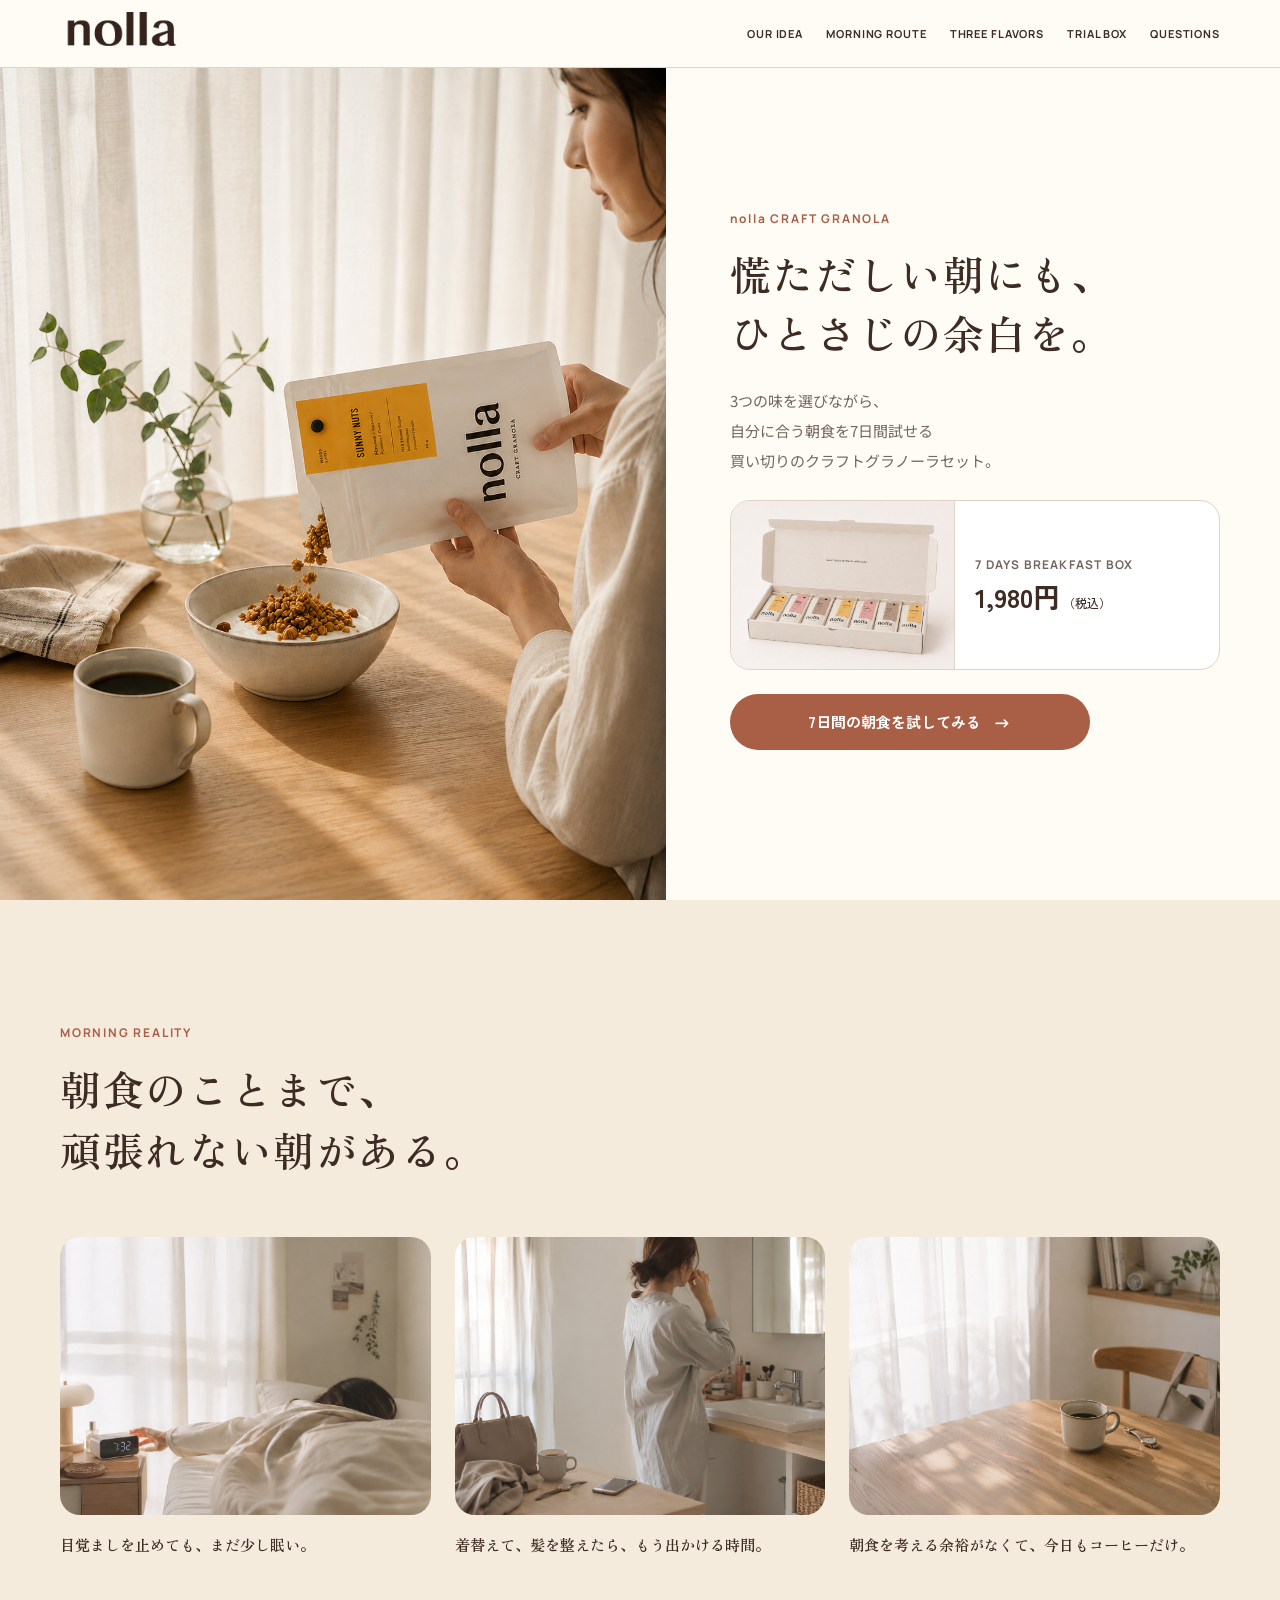
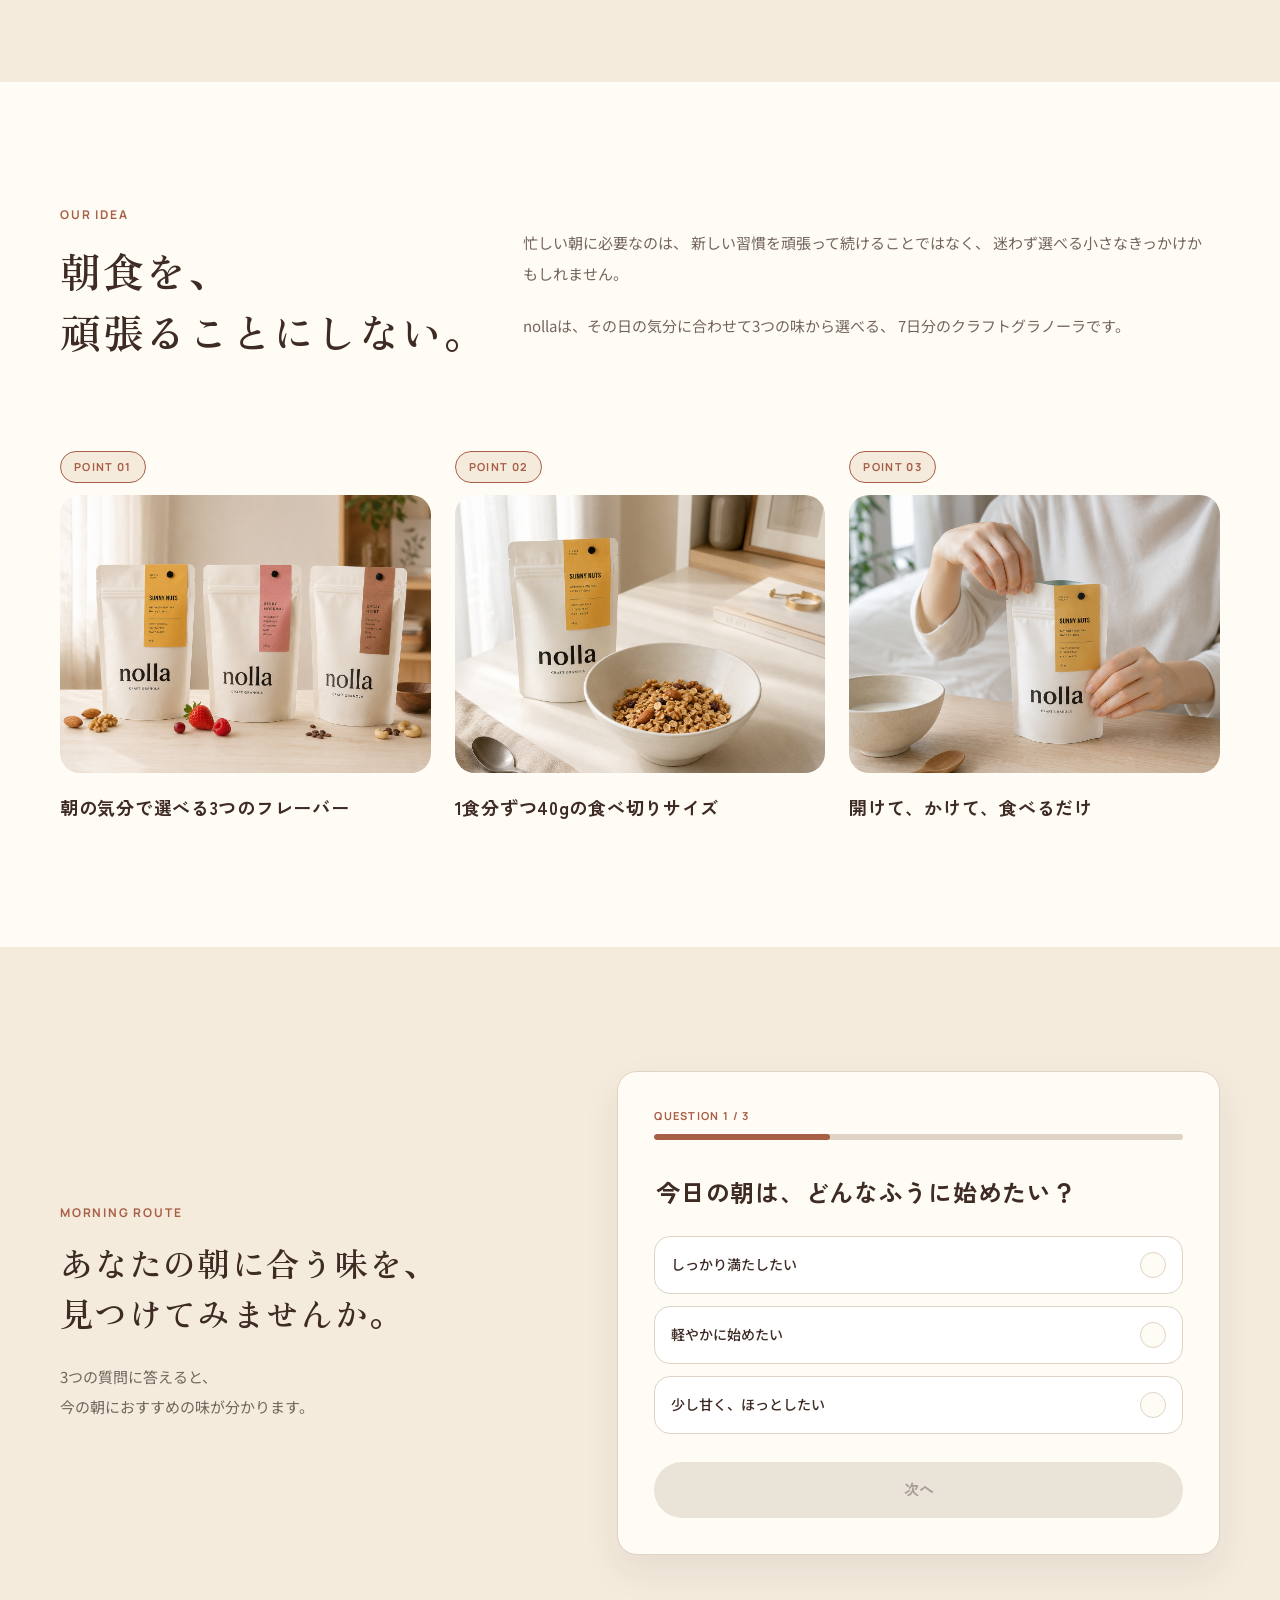
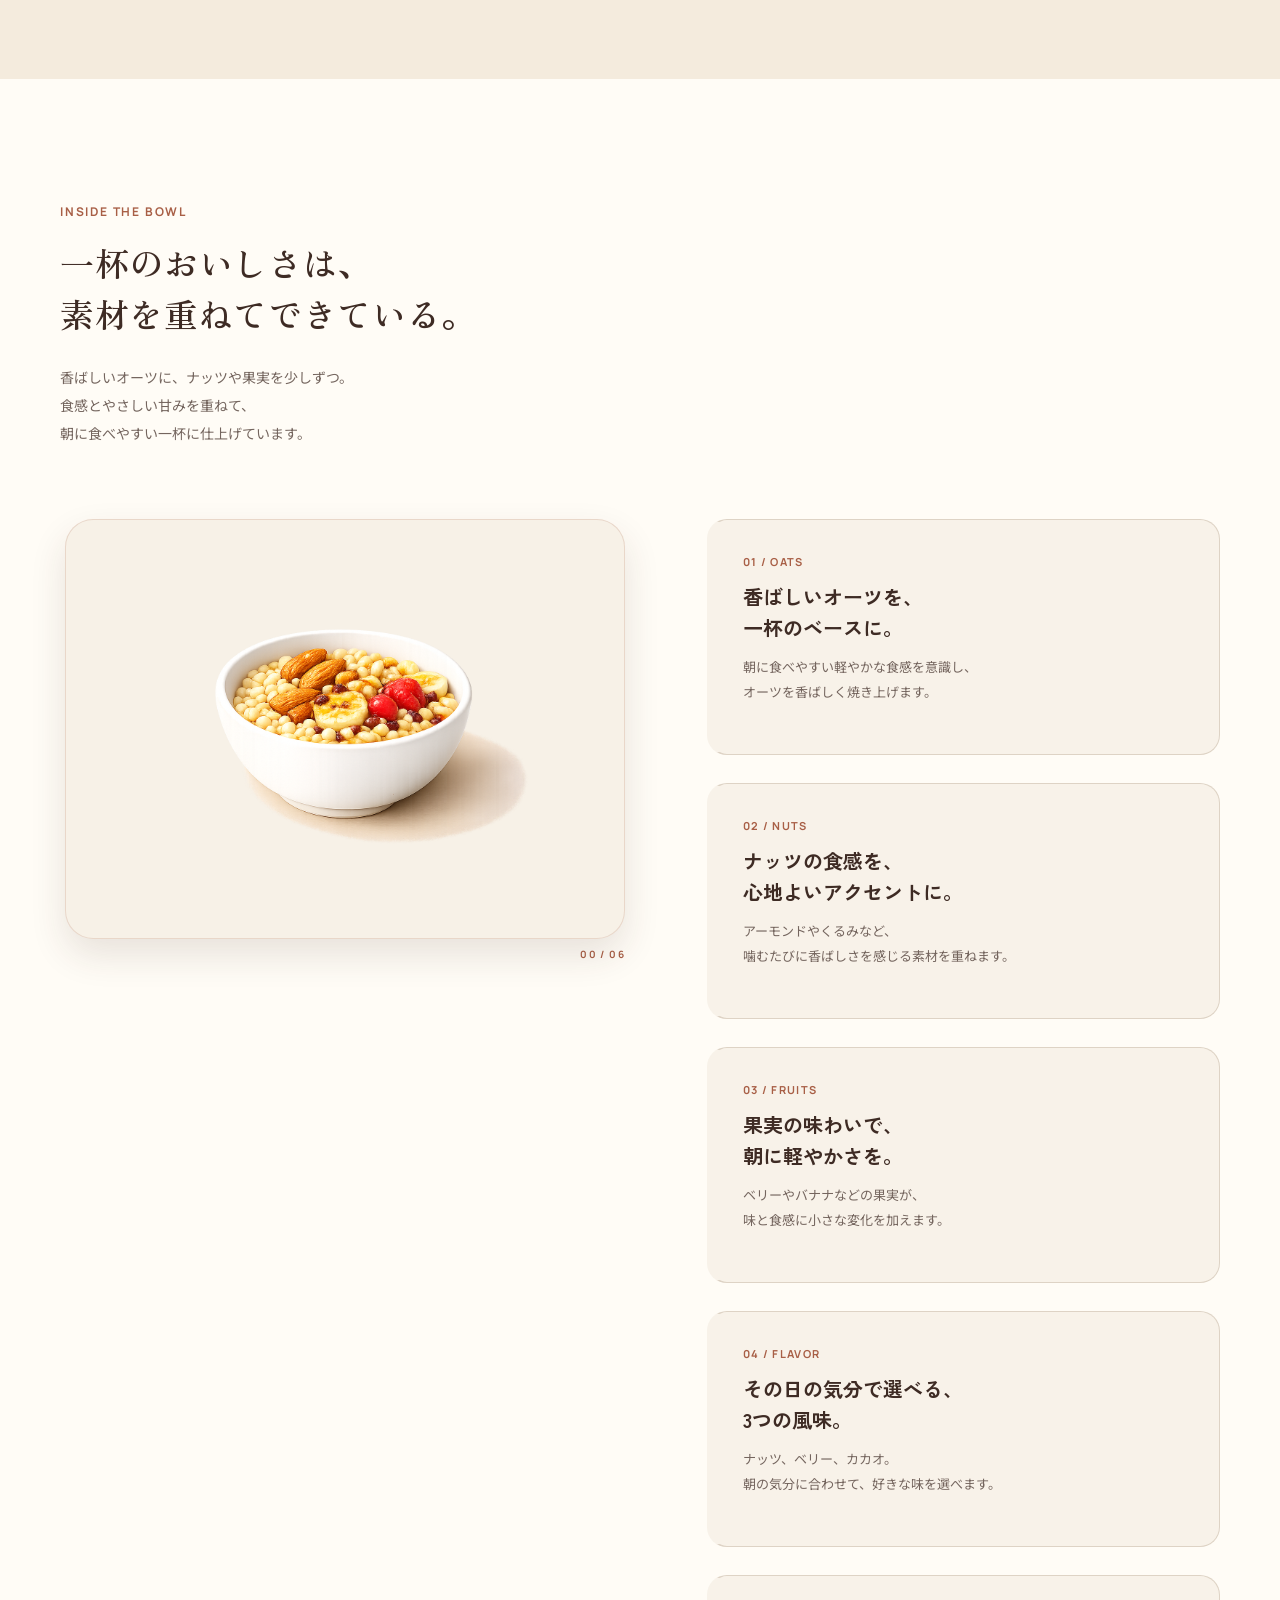
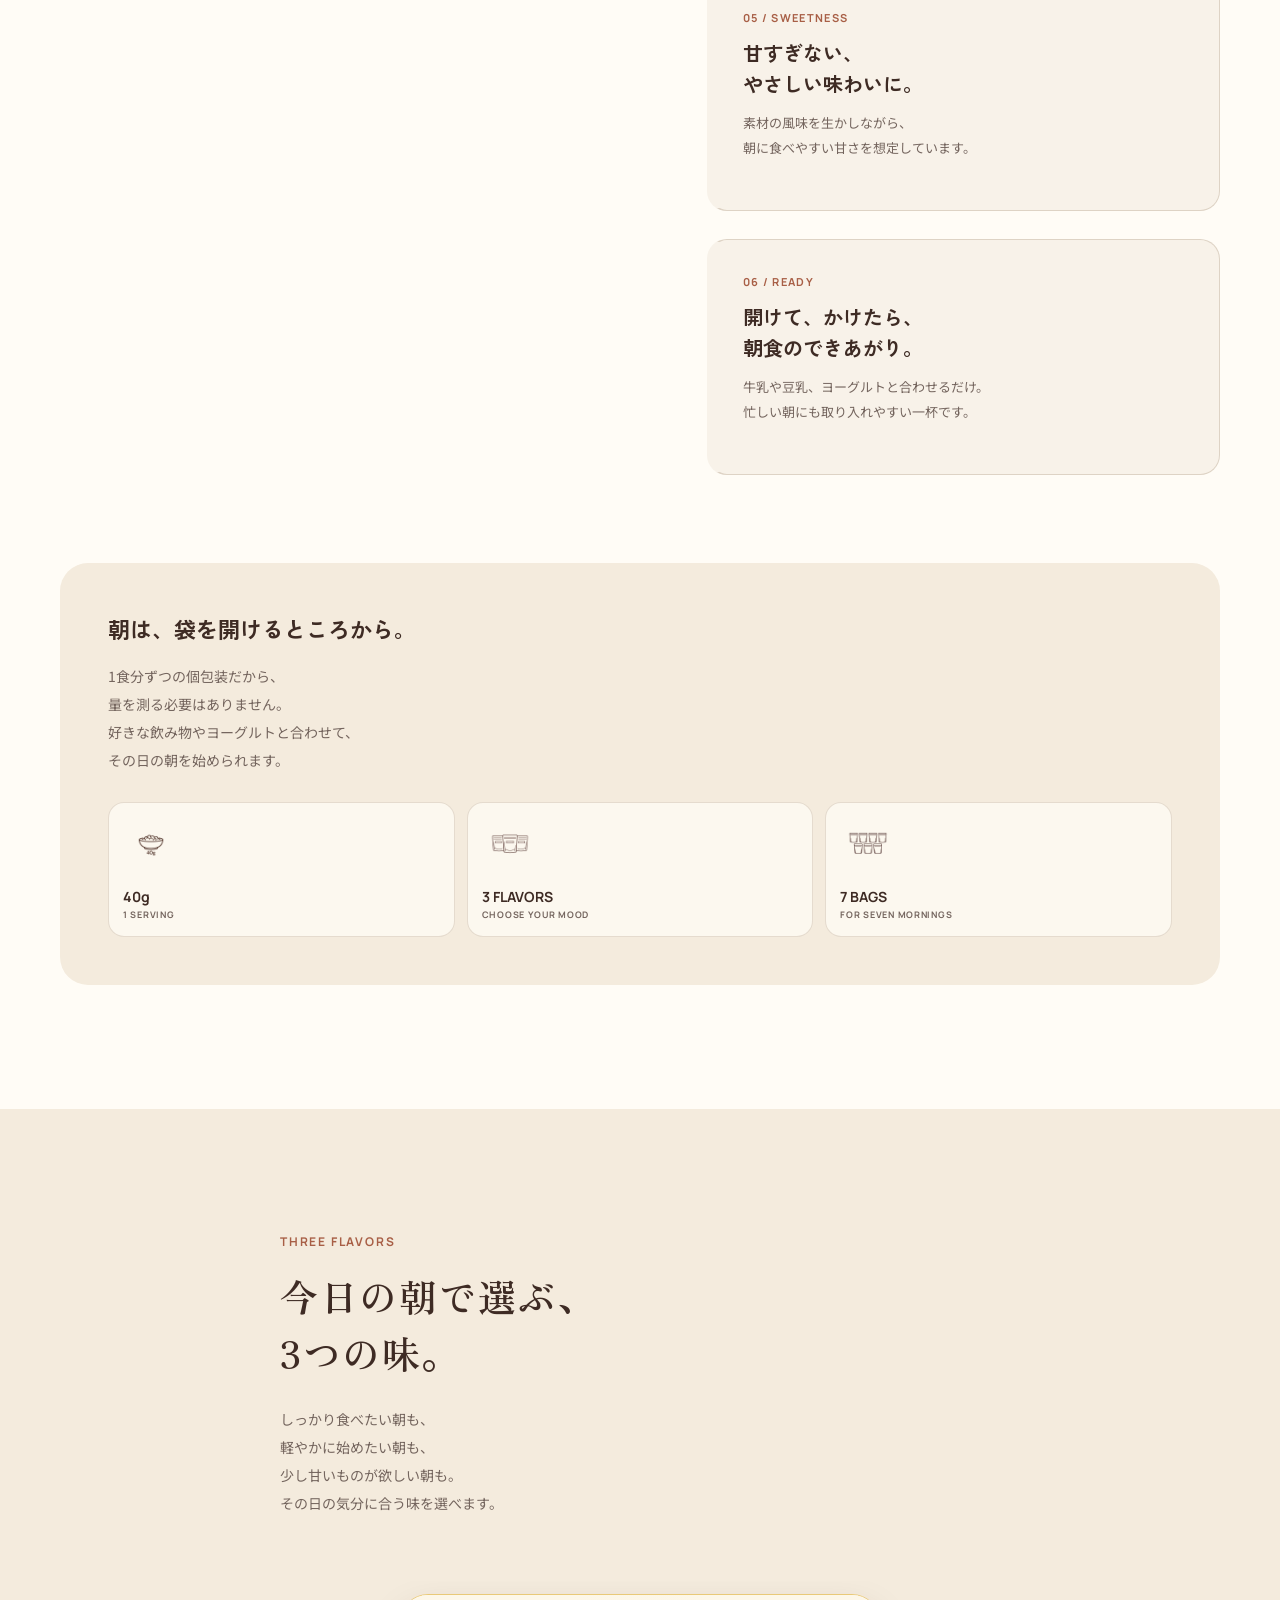
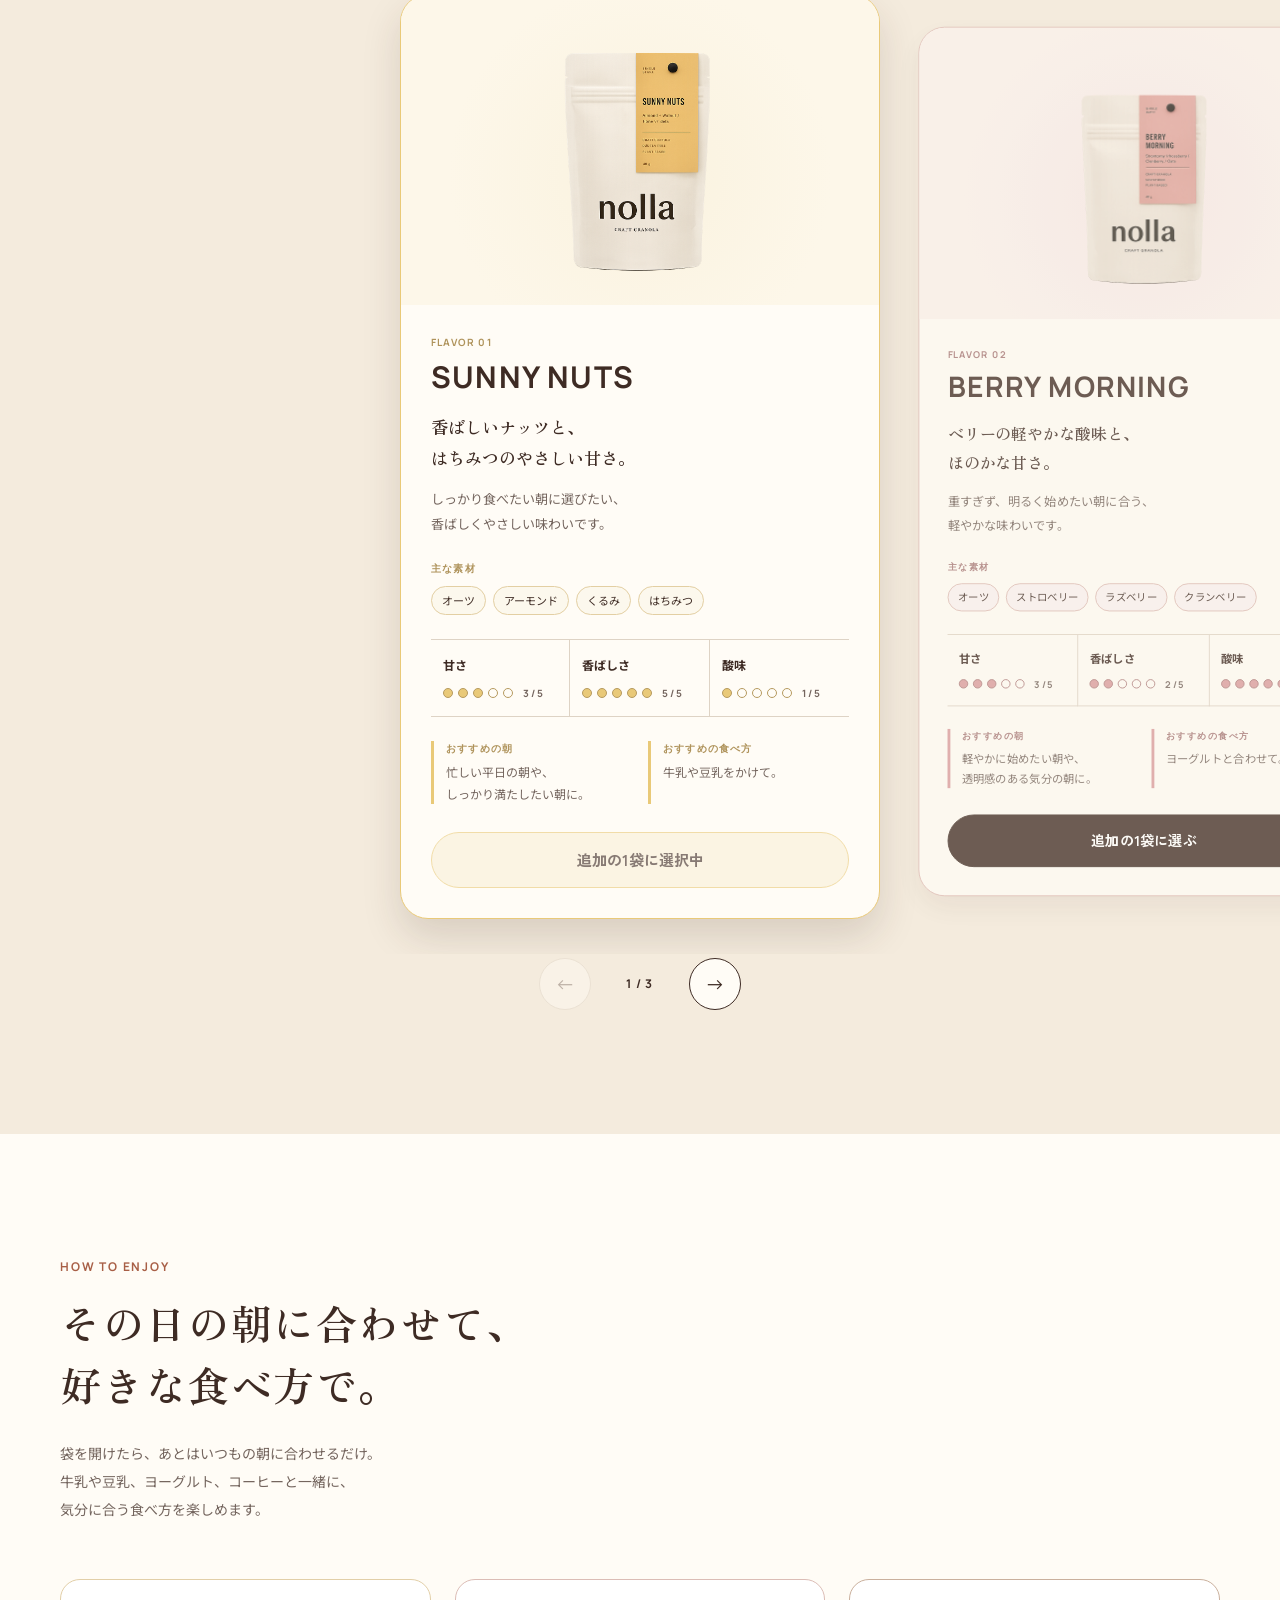
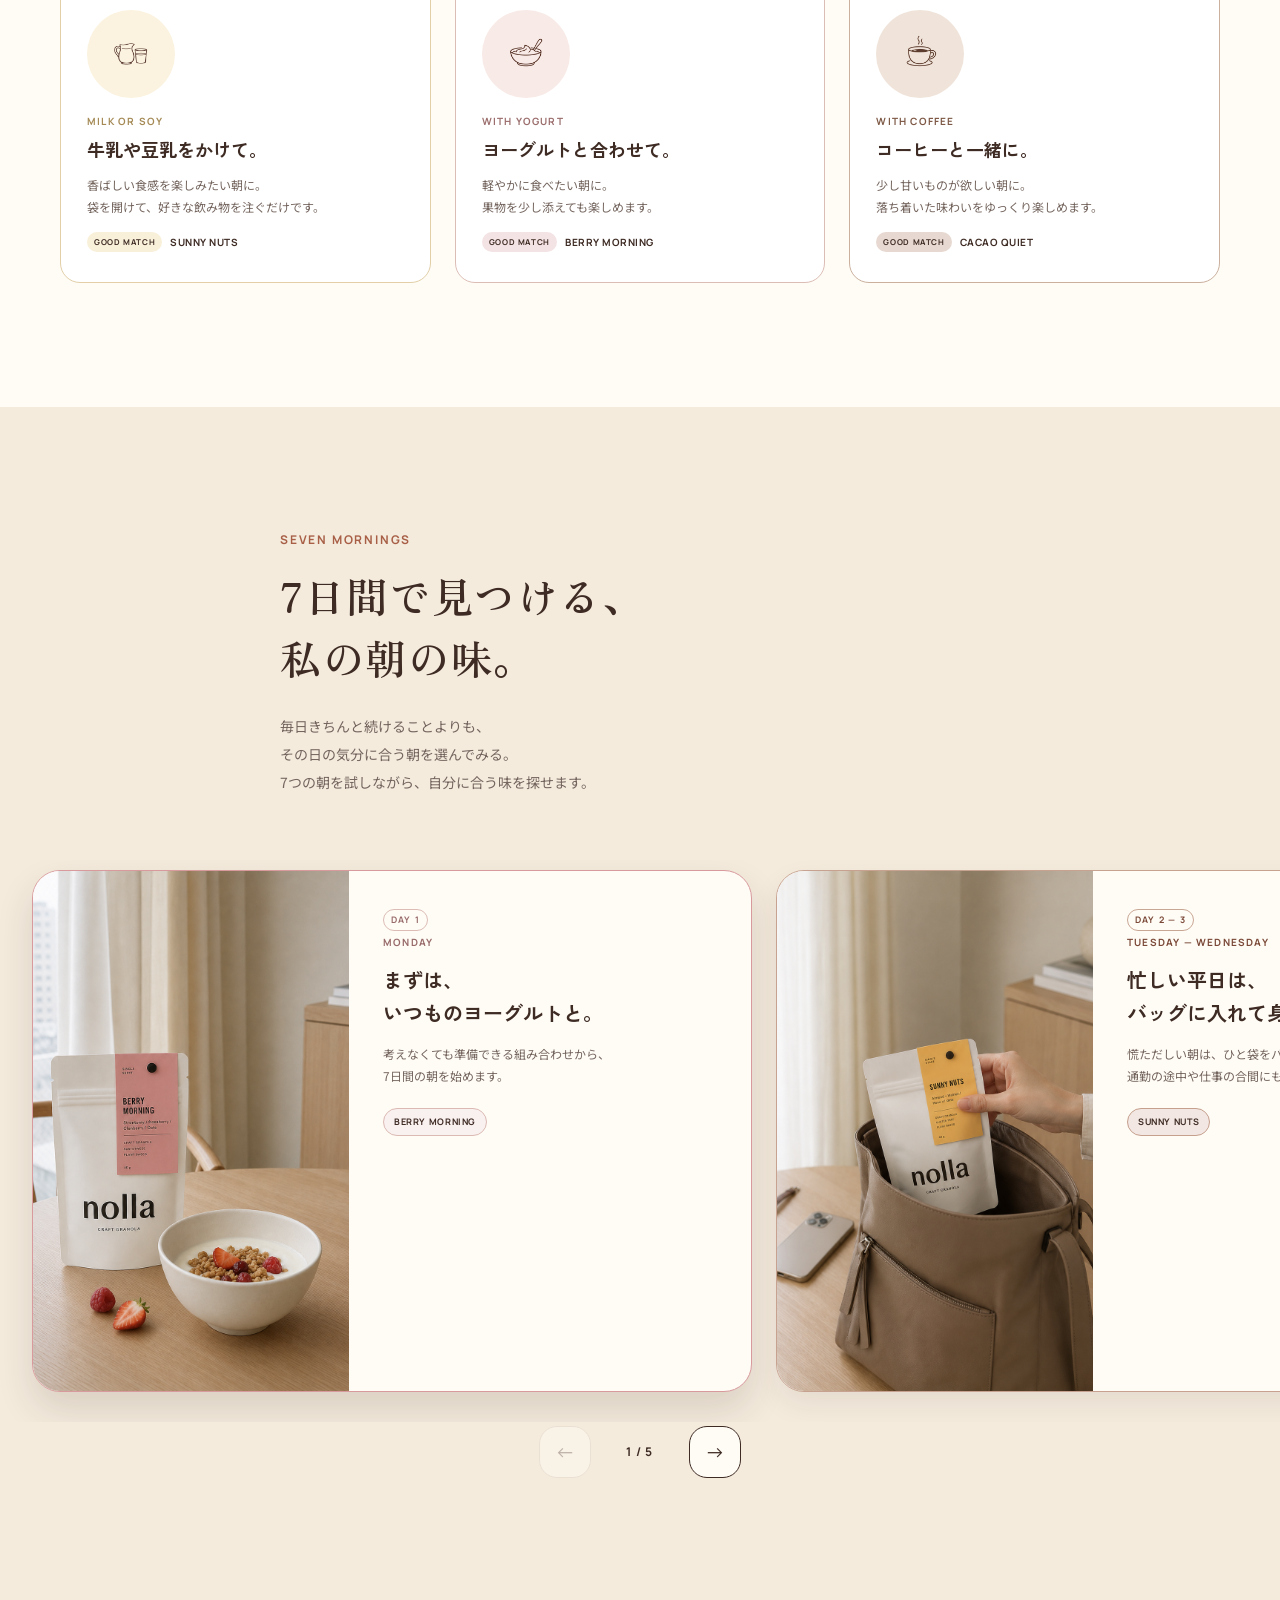
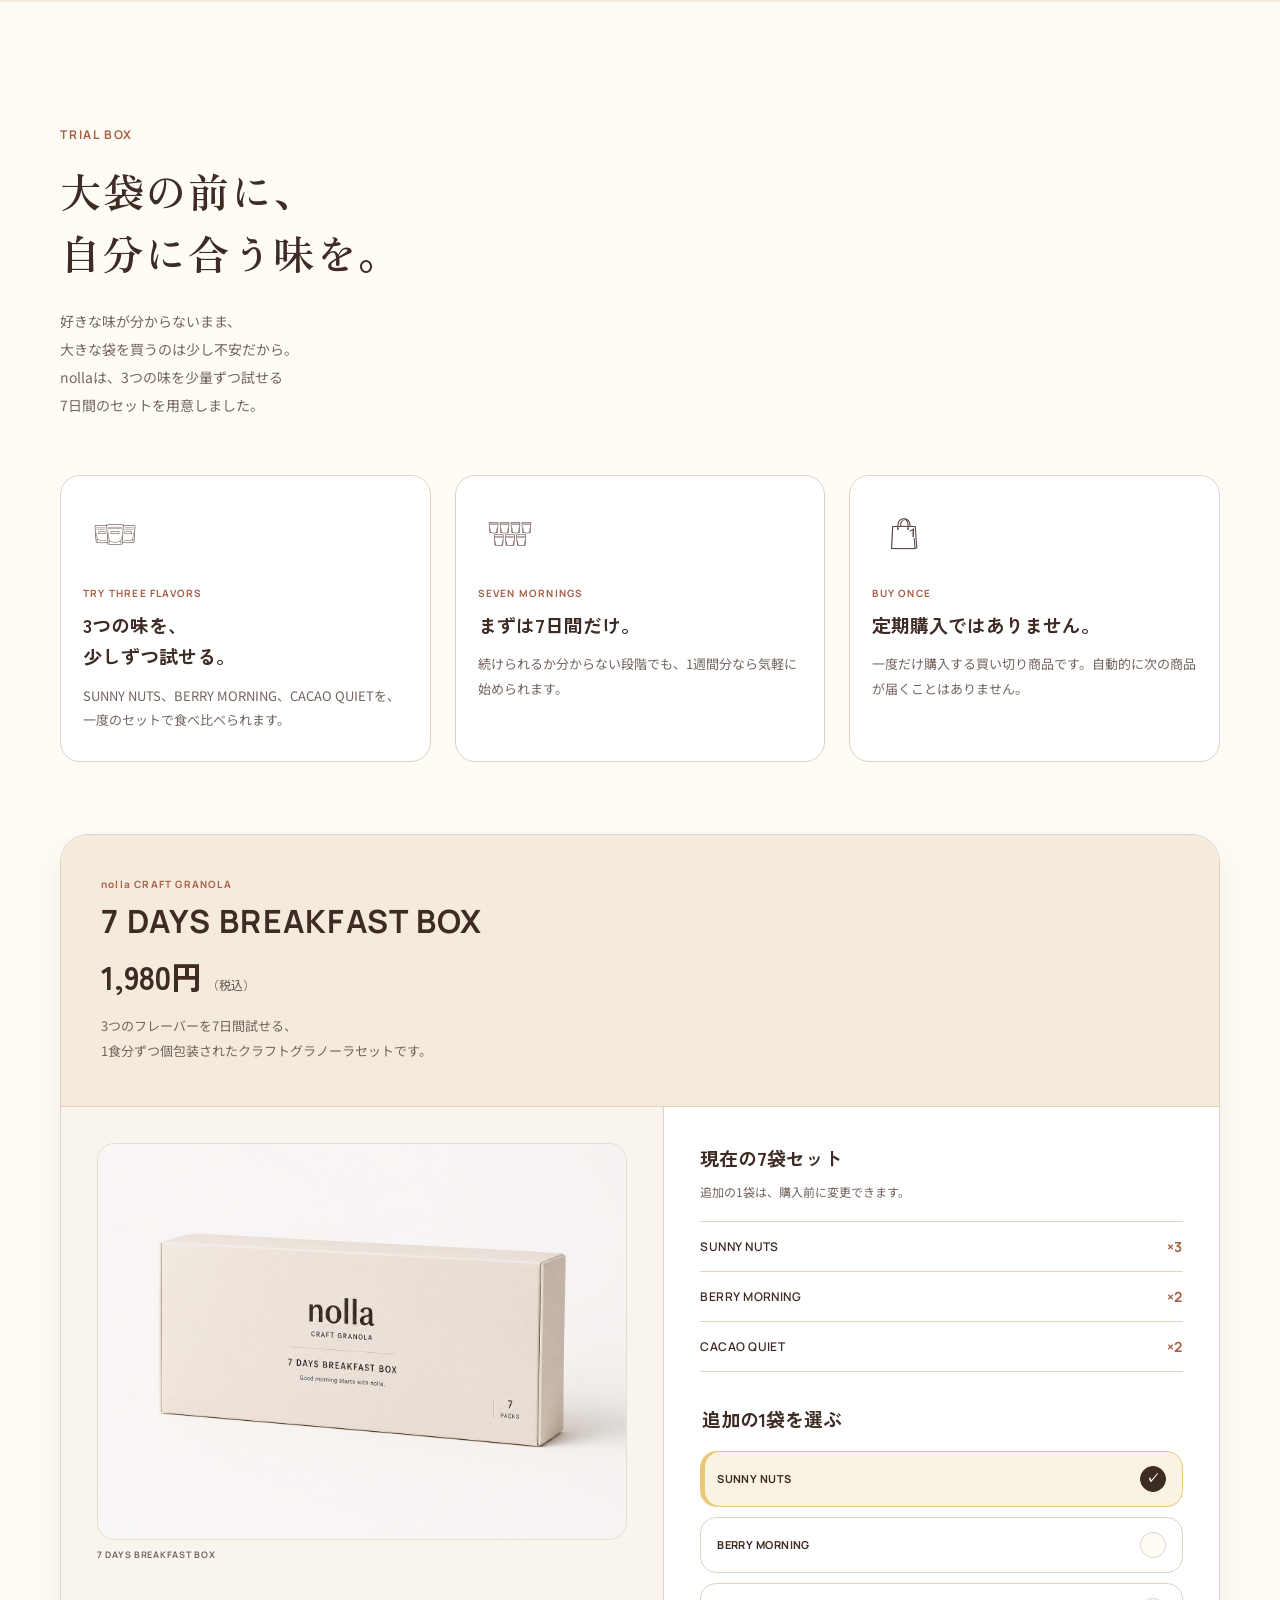
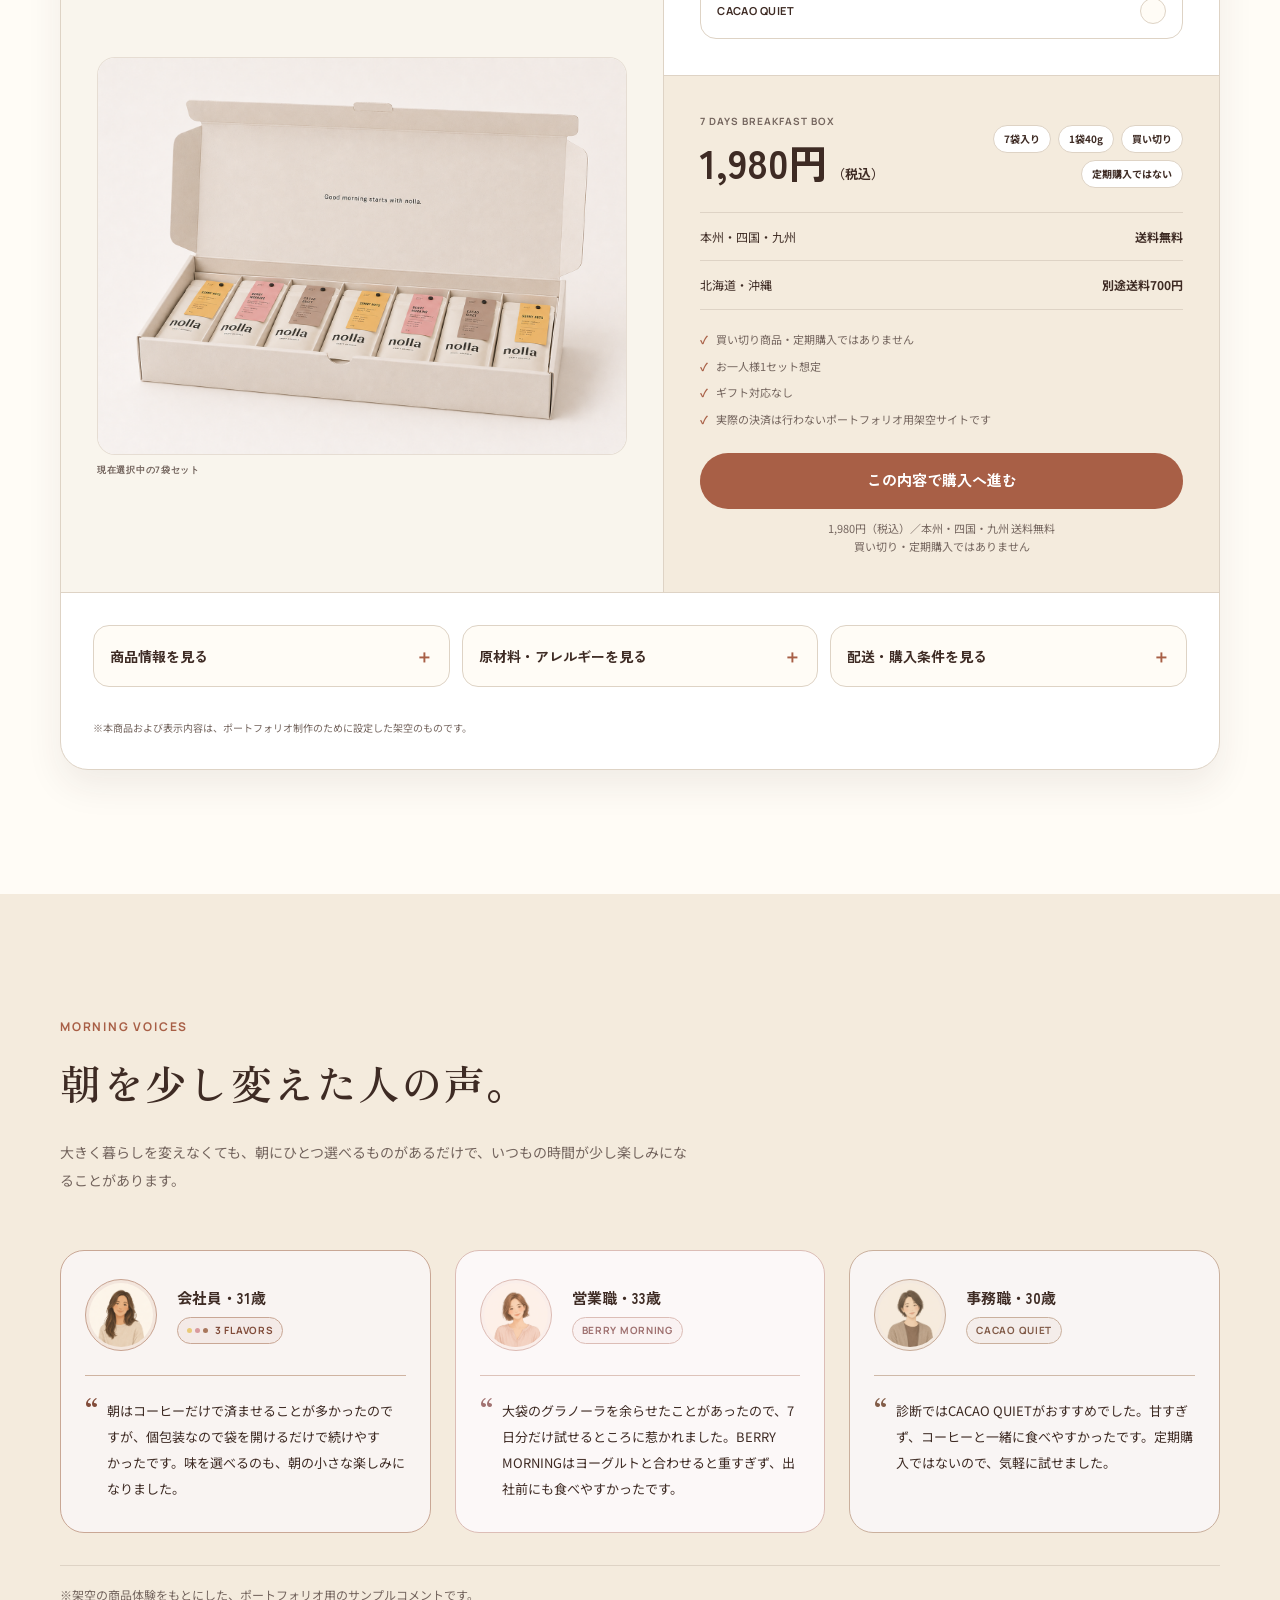
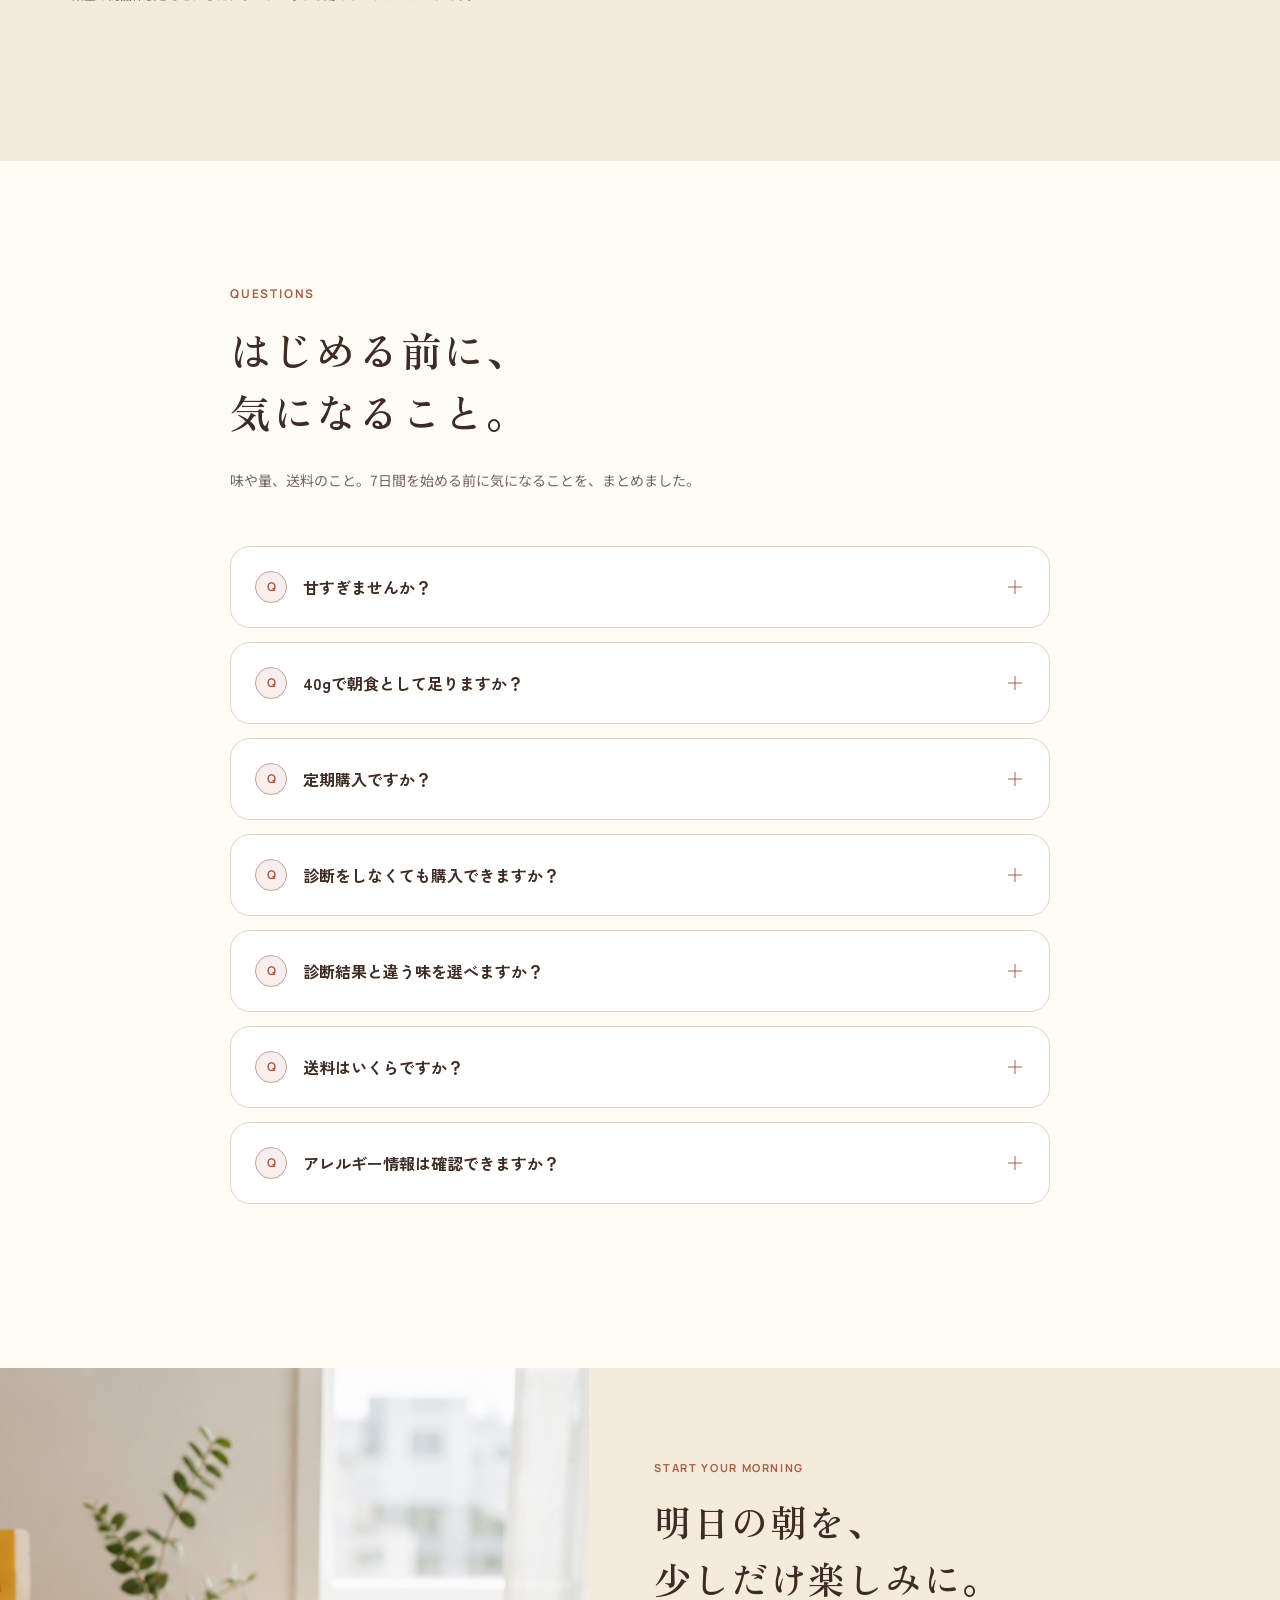
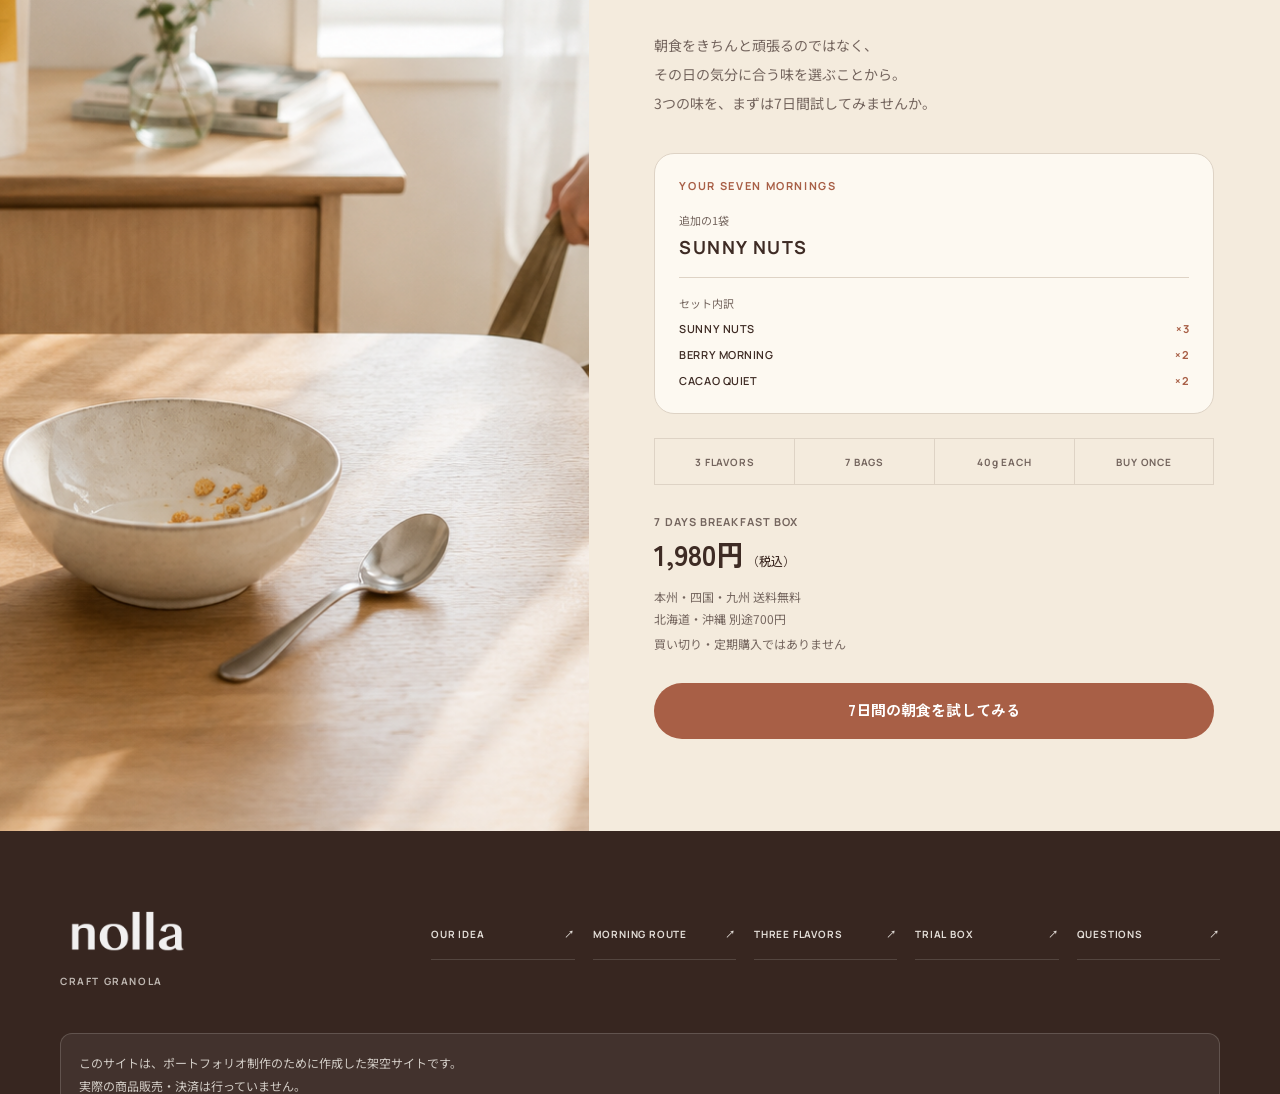
==== 03_code/pages/index.html @ 0184b12a "Initial commit: nolla CRAFT GRANOLA LP" ====
<!doctype html>
<html lang="ja">
  <head>
    <meta charset="UTF-8">
    <meta name="viewport" content="width=device-width, initial-scale=1.0">
    <meta
      name="description"
      content="忙しい朝の気分に合わせて3つの味を選べる、7日間のクラフトグラノーラセット「nolla」のポートフォリオ用架空LPです。"
    >
    <meta
      property="og:title"
      content="nolla CRAFT GRANOLA｜朝の気分で選ぶ7日間のグラノーラ"
    >
    <meta
      property="og:description"
      content="忙しい朝の気分に合わせて3つの味を選べる、7日間のクラフトグラノーラセット「nolla」のポートフォリオ用架空LPです。"
    >
    <meta property="og:type" content="website">
    <meta property="og:site_name" content="nolla CRAFT GRANOLA">
    <meta name="twitter:card" content="summary">
    <title>nolla CRAFT GRANOLA｜朝の気分で選ぶ7日間のグラノーラ</title>
    <link rel="icon" href="data:,">
    <link rel="preconnect" href="https://fonts.googleapis.com">
    <link rel="preconnect" href="https://fonts.gstatic.com" crossorigin>
    <link
      href="https://fonts.googleapis.com/css2?family=Manrope:wght@500;600;700&family=Noto+Sans+JP:wght@400;500;700&family=Zen+Kaku+Gothic+New:wght@500;700&family=Zen+Old+Mincho:wght@600;700&display=swap"
      rel="stylesheet"
    >
    <link rel="stylesheet" href="../css/style.css">
  </head>

  <body>
    <a class="skip-link" href="#main-content">本文へ移動</a>

    <header class="site-header">
      <div class="site-header__inner">
        <a class="site-logo" href="#main-content" aria-label="nolla CRAFT GRANOLA トップ">
          <img
            class="site-logo__image"
            src="../../01_brand/logo/final/logo_nolla_primary_dark-brown.png"
            width="1536"
            height="1024"
            alt="nolla"
          >
        </a>

        <details class="sp-menu">
          <summary class="sp-menu__button">
            <span class="sp-menu__label">MENU</span>
            <span class="sp-menu__icon" aria-hidden="true">
              <span></span>
              <span></span>
            </span>
          </summary>

          <div class="sp-menu__panel">
            <nav aria-label="メインナビゲーション">
              <ul class="sp-menu__list">
                <li><a class="sp-menu__link" href="#our-idea">OUR IDEA</a></li>
                <li>
                  <a class="sp-menu__link" href="#morning-route">MORNING ROUTE</a>
                </li>
                <li>
                  <a class="sp-menu__link" href="#three-flavors">THREE FLAVORS</a>
                </li>
                <li>
                  <a class="sp-menu__link" href="#trial-box">TRIAL BOX</a>
                </li>
                <li>
                  <a class="sp-menu__link" href="#questions">QUESTIONS</a>
                </li>
              </ul>
            </nav>

            <p class="sp-menu__product-info">
              <span>7 DAYS BREAKFAST BOX</span>
              <span>40g × 7 BAGS</span>
              <span>1,980円（税込）</span>
            </p>
          </div>
        </details>

        <nav class="pc-nav" aria-label="PCメインナビゲーション">
          <ul class="pc-nav__list">
            <li><a class="pc-nav__link" href="#our-idea">OUR IDEA</a></li>
            <li><a class="pc-nav__link" href="#morning-route">MORNING ROUTE</a></li>
            <li><a class="pc-nav__link" href="#three-flavors">THREE FLAVORS</a></li>
            <li><a class="pc-nav__link" href="#trial-box">TRIAL BOX</a></li>
            <li><a class="pc-nav__link" href="#questions">QUESTIONS</a></li>
          </ul>
        </nav>
      </div>
    </header>

    <main id="main-content">
      <section class="hero" aria-labelledby="hero-title">
        <div class="hero__media">
          <picture class="hero__picture">
            <source
              media="(min-width: 1024px)"
              srcset="../../02_assets/images/hero/hero_granola-pouring_pc_4x3.png"
            >
            <img
              class="hero__image"
              src="../../02_assets/images/hero/hero_granola-pouring_sp_4x5.png"
              width="1122"
              height="1402"
              loading="eager"
              fetchpriority="high"
              alt="木のテーブルで器にクラフトグラノーラを注ぐ様子"
            >
          </picture>
        </div>

        <div class="container hero__content">
          <p class="hero__brand">nolla CRAFT GRANOLA</p>
          <h1 class="hero__title" id="hero-title">
            慌ただしい朝にも、<br>
            ひとさじの余白を。
          </h1>
          <p class="hero__description">
            3つの味を選びながら、<br>
            自分に合う朝食を7日間試せる<br>
            買い切りのクラフトグラノーラセット。
          </p>

          <article class="hero-product" aria-label="7日間セットの商品情報">
            <img
              class="hero-product__image"
              src="../../01_brand/package/box/trial-box_full-set_sunny-nuts.png"
              width="1448"
              height="1086"
              alt="SUNNY NUTSを1袋追加した、3種類7袋入りの7 DAYS BREAKFAST BOX"
            >
            <div class="hero-product__info">
              <p class="hero-product__name">7 DAYS BREAKFAST BOX</p>
              <p class="hero-product__price">1,980円<span>（税込）</span></p>
            </div>
          </article>

          <a class="button button--primary hero__cta" href="#trial-box">
            <span>7日間の朝食を試してみる</span>
            <span class="button__arrow" aria-hidden="true">→</span>
          </a>
        </div>
      </section>

      <section
        class="morning-reality section"
        id="morning-reality"
        aria-labelledby="morning-reality-title"
      >
        <div class="container">
          <p class="section-label">MORNING REALITY</p>
          <h2 class="section-title" id="morning-reality-title">
            朝食のことまで、<br>
            頑張れない朝がある。
          </h2>

          <div class="reality-list">
            <article class="reality-card">
              <img
                class="reality-card__image"
                src="../../02_assets/images/problem/problem_sleepy-morning.png"
                loading="lazy"
                width="1122"
                height="1402"
                alt="ベッドの中で目覚ましを止める、眠気が残る朝"
              >
              <p class="reality-card__text">目覚ましを止めても、まだ少し眠い。</p>
            </article>

            <article class="reality-card">
              <img
                class="reality-card__image"
                src="../../02_assets/images/problem/problem_getting-ready.png"
                loading="lazy"
                width="1536"
                height="1024"
                alt="鏡の前で身支度をする忙しい朝"
              >
              <p class="reality-card__text">着替えて、髪を整えたら、もう出かける時間。</p>
            </article>

            <article class="reality-card">
              <img
                class="reality-card__image"
                src="../../02_assets/images/problem/problem_coffee-only.png"
                loading="lazy"
                width="1448"
                height="1086"
                alt="朝食をとらず、コーヒーだけを手に出かける朝"
              >
              <p class="reality-card__text">
                朝食を考える余裕がなくて、今日もコーヒーだけ。
              </p>
            </article>
          </div>
        </div>
      </section>

      <section class="our-idea section" id="our-idea" aria-labelledby="our-idea-title">
        <div class="container">
          <div class="our-idea__message">
            <p class="section-label">OUR IDEA</p>
            <h2 class="section-title" id="our-idea-title">
              朝食を、<br>
              頑張ることにしない。
            </h2>
            <div class="our-idea__copy">
              <p>
                忙しい朝に必要なのは、<br>
                新しい習慣を頑張って続けることではなく、<br>
                迷わず選べる小さなきっかけかもしれません。
              </p>
              <p>
                nollaは、その日の気分に合わせて3つの味から選べる、<br>
                7日分のクラフトグラノーラです。
              </p>
            </div>
          </div>

          <div class="feature-list" aria-label="nollaの3つの強み">
            <article class="feature-card">
              <p class="feature-card__number">POINT 01</p>
              <img
                class="feature-card__image"
                src="../../02_assets/images/features/feature_three-flavors.png"
                loading="lazy"
                width="1448"
                height="1086"
                alt="3種類のnollaクラフトグラノーラ"
              >
              <h3 class="feature-card__title">朝の気分で選べる3つのフレーバー</h3>
            </article>

            <article class="feature-card">
              <p class="feature-card__number">POINT 02</p>
              <img
                class="feature-card__image"
                src="../../02_assets/images/features/feature_40g-serving.png"
                loading="lazy"
                width="1254"
                height="1254"
                alt="1食分40gのクラフトグラノーラ"
              >
              <h3 class="feature-card__title">1食分ずつ40gの食べ切りサイズ</h3>
            </article>

            <article class="feature-card">
              <p class="feature-card__number">POINT 03</p>
              <img
                class="feature-card__image"
                src="../../02_assets/images/features/feature_open-pouch.png"
                loading="lazy"
                width="1448"
                height="1086"
                alt="グラノーラの袋を開けて器に注ぐ様子"
              >
              <h3 class="feature-card__title">開けて、かけて、食べるだけ</h3>
            </article>
          </div>
        </div>
      </section>

      <section
        class="morning-route section"
        id="morning-route"
        aria-labelledby="morning-route-title"
      >
        <div class="container">
          <div class="morning-route__heading">
            <p class="section-label">MORNING ROUTE</p>
            <h2 class="section-title" id="morning-route-title">
              あなたの朝に合う味を、<br>
              見つけてみませんか。
            </h2>
            <p class="morning-route__intro">
              3つの質問に答えると、<br>
              今の朝におすすめの味が分かります。
            </p>
          </div>

          <div class="diagnosis" data-diagnosis>
            <div class="diagnosis__progress">
              <p class="diagnosis__progress-text" data-question-progress aria-live="polite">
                QUESTION 1 / 3
              </p>
              <progress
                class="diagnosis__progress-bar"
                data-question-progress-bar
                max="3"
                value="1"
                aria-label="診断の進行状況"
              >
                1 / 3
              </progress>
            </div>

            <form class="diagnosis__form" data-diagnosis-form>
              <div class="diagnosis-step" data-question-step="0">
                <fieldset class="diagnosis-step__fieldset">
                  <legend class="diagnosis-step__question" tabindex="-1">
                    今日の朝は、どんなふうに始めたい？
                  </legend>
                  <div class="diagnosis-options">
                    <input
                      class="choice-input"
                      type="radio"
                      name="morning-start"
                      id="morning-start-sunny"
                      value="sunny-nuts"
                      data-answer-label="しっかり満たしたい"
                    >
                    <label
                      class="diagnosis-option flavor-sunny"
                      for="morning-start-sunny"
                    >
                      <span>しっかり満たしたい</span>
                      <span class="diagnosis-option__check" aria-hidden="true">✓</span>
                    </label>

                    <input
                      class="choice-input"
                      type="radio"
                      name="morning-start"
                      id="morning-start-berry"
                      value="berry-morning"
                      data-answer-label="軽やかに始めたい"
                    >
                    <label
                      class="diagnosis-option flavor-berry"
                      for="morning-start-berry"
                    >
                      <span>軽やかに始めたい</span>
                      <span class="diagnosis-option__check" aria-hidden="true">✓</span>
                    </label>

                    <input
                      class="choice-input"
                      type="radio"
                      name="morning-start"
                      id="morning-start-cacao"
                      value="cacao-quiet"
                      data-answer-label="少し甘く、ほっとしたい"
                    >
                    <label
                      class="diagnosis-option flavor-cacao"
                      for="morning-start-cacao"
                    >
                      <span>少し甘く、ほっとしたい</span>
                      <span class="diagnosis-option__check" aria-hidden="true">✓</span>
                    </label>
                  </div>
                </fieldset>
              </div>

              <div class="diagnosis-step" data-question-step="1" hidden>
                <fieldset class="diagnosis-step__fieldset">
                  <legend class="diagnosis-step__question" tabindex="-1">
                    つい選びたくなる味はどれ？
                  </legend>
                  <div class="diagnosis-options">
                    <input
                      class="choice-input"
                      type="radio"
                      name="preferred-flavor"
                      id="preferred-flavor-sunny"
                      value="sunny-nuts"
                      data-answer-label="香ばしいナッツとはちみつ"
                    >
                    <label
                      class="diagnosis-option flavor-sunny"
                      for="preferred-flavor-sunny"
                    >
                      <span>香ばしいナッツとはちみつ</span>
                      <span class="diagnosis-option__check" aria-hidden="true">✓</span>
                    </label>

                    <input
                      class="choice-input"
                      type="radio"
                      name="preferred-flavor"
                      id="preferred-flavor-berry"
                      value="berry-morning"
                      data-answer-label="甘酸っぱいベリー"
                    >
                    <label
                      class="diagnosis-option flavor-berry"
                      for="preferred-flavor-berry"
                    >
                      <span>甘酸っぱいベリー</span>
                      <span class="diagnosis-option__check" aria-hidden="true">✓</span>
                    </label>

                    <input
                      class="choice-input"
                      type="radio"
                      name="preferred-flavor"
                      id="preferred-flavor-cacao"
                      value="cacao-quiet"
                      data-answer-label="カカオとバナナのコク"
                    >
                    <label
                      class="diagnosis-option flavor-cacao"
                      for="preferred-flavor-cacao"
                    >
                      <span>カカオとバナナのコク</span>
                      <span class="diagnosis-option__check" aria-hidden="true">✓</span>
                    </label>
                  </div>
                </fieldset>
              </div>

              <div class="diagnosis-step" data-question-step="2" hidden>
                <fieldset class="diagnosis-step__fieldset">
                  <legend class="diagnosis-step__question" tabindex="-1">
                    いつもの朝に、何と合わせたい？
                  </legend>
                  <div class="diagnosis-options">
                    <input
                      class="choice-input"
                      type="radio"
                      name="pairing"
                      id="pairing-sunny"
                      value="sunny-nuts"
                      data-answer-label="牛乳や豆乳"
                    >
                    <label class="diagnosis-option flavor-sunny" for="pairing-sunny">
                      <span>牛乳や豆乳</span>
                      <span class="diagnosis-option__check" aria-hidden="true">✓</span>
                    </label>

                    <input
                      class="choice-input"
                      type="radio"
                      name="pairing"
                      id="pairing-berry"
                      value="berry-morning"
                      data-answer-label="ヨーグルト"
                    >
                    <label class="diagnosis-option flavor-berry" for="pairing-berry">
                      <span>ヨーグルト</span>
                      <span class="diagnosis-option__check" aria-hidden="true">✓</span>
                    </label>

                    <input
                      class="choice-input"
                      type="radio"
                      name="pairing"
                      id="pairing-cacao"
                      value="cacao-quiet"
                      data-answer-label="コーヒー"
                    >
                    <label class="diagnosis-option flavor-cacao" for="pairing-cacao">
                      <span>コーヒー</span>
                      <span class="diagnosis-option__check" aria-hidden="true">✓</span>
                    </label>
                  </div>
                </fieldset>
              </div>

              <div class="diagnosis-actions">
                <button
                  class="button button--secondary diagnosis-actions__back"
                  type="button"
                  data-diagnosis-back
                  hidden
                >
                  戻る
                </button>
                <button
                  class="button button--primary diagnosis-actions__next"
                  type="button"
                  data-diagnosis-next
                  disabled
                >
                  次へ
                </button>
              </div>
            </form>
          </div>
        </div>
      </section>

      <section
        class="your-flavor section"
        id="your-flavor"
        aria-labelledby="your-flavor-title"
        hidden
      >
        <div class="container">
          <p class="section-label">YOUR FLAVOR</p>
          <h2 class="section-title" id="your-flavor-title" tabindex="-1">
            おすすめの味から、<br>
            朝を始めよう。
          </h2>

          <div class="result-card">
            <div class="result-card__hero">
              <p class="result-card__eyebrow">YOUR MORNING FLAVOR</p>
              <h3 class="result-card__name" data-result-name></h3>
              <p class="result-card__description" data-result-description></p>
              <picture class="result-card__picture">
                <source
                  media="(min-width: 1024px)"
                  srcset="../../02_assets/images/flavor-key-visuals/pc/result_sunny-nuts_pc_4x3.png"
                  data-result-image-source
                >
                <img
                  class="result-card__image"
                  data-result-image
                  loading="lazy"
                  width="1086"
                  height="1448"
                  src="../../02_assets/images/flavor-key-visuals/sp/result_sunny-nuts_sp_3x4.png"
                  alt=""
                >
              </picture>
            </div>

            <section class="result-block" aria-labelledby="result-reason-title">
              <p class="result-block__label">WHY THIS FLAVOR</p>
              <h3 class="result-block__title" id="result-reason-title">おすすめの理由</h3>
              <p class="result-block__text" data-result-reason></p>
            </section>

            <section class="result-block" aria-labelledby="result-answers-title">
              <p class="result-block__label">YOUR ANSWERS</p>
              <h3 class="result-block__title" id="result-answers-title">
                あなたの回答
              </h3>
              <dl class="answer-review">
                <div class="answer-review__item">
                  <dt>今日の朝</dt>
                  <dd data-result-answer="0"></dd>
                </div>
                <div class="answer-review__item">
                  <dt>好きな味</dt>
                  <dd data-result-answer="1"></dd>
                </div>
                <div class="answer-review__item">
                  <dt>合わせたいもの</dt>
                  <dd data-result-answer="2"></dd>
                </div>
              </dl>
            </section>

            <section class="result-block" aria-labelledby="result-eating-title">
              <p class="result-block__label">HOW TO ENJOY</p>
              <h3 class="result-block__title" id="result-eating-title">
                おすすめの食べ方
              </h3>
              <div class="result-eating">
                <img
                  class="result-eating__icon"
                  data-result-eating-icon
                  loading="lazy"
                  width="1024"
                  height="1024"
                  src="../../02_assets/icons/how-to-eat/icon_milk-soymilk.png"
                  alt=""
                >
                <p class="result-eating__text" data-result-eating></p>
              </div>
            </section>

            <section class="trial-set" aria-labelledby="trial-set-title">
              <p class="result-block__label">7 DAYS BREAKFAST BOX</p>
              <h3 class="result-block__title" id="trial-set-title">7袋のセット内訳</h3>
              <img
                class="trial-set__image"
                data-set-image
                loading="lazy"
                width="1448"
                height="1086"
                src="../../01_brand/package/box/trial-box_full-set_sunny-nuts.png"
                alt=""
              >
              <ul class="set-breakdown" aria-label="7袋の内訳">
                <li>
                  <span>SUNNY NUTS</span>
                  <strong data-breakdown-flavor="sunny-nuts">×3</strong>
                </li>
                <li>
                  <span>BERRY MORNING</span>
                  <strong data-breakdown-flavor="berry-morning">×2</strong>
                </li>
                <li>
                  <span>CACAO QUIET</span>
                  <strong data-breakdown-flavor="cacao-quiet">×2</strong>
                </li>
              </ul>

              <fieldset class="extra-flavor">
                <legend class="extra-flavor__legend">追加の1袋</legend>
                <p class="extra-flavor__description">
                  追加する味は、購入前に変更できます。
                </p>
                <div class="extra-flavor__options">
                  <input
                    class="choice-input"
                    type="radio"
                    name="extra-flavor"
                    id="extra-flavor-sunny"
                    value="sunny-nuts"
                  >
                  <label class="extra-flavor__option flavor-sunny" for="extra-flavor-sunny">
                    <span>SUNNY NUTS</span>
                    <span class="extra-flavor__check" aria-hidden="true">✓</span>
                  </label>

                  <input
                    class="choice-input"
                    type="radio"
                    name="extra-flavor"
                    id="extra-flavor-berry"
                    value="berry-morning"
                  >
                  <label class="extra-flavor__option flavor-berry" for="extra-flavor-berry">
                    <span>BERRY MORNING</span>
                    <span class="extra-flavor__check" aria-hidden="true">✓</span>
                  </label>

                  <input
                    class="choice-input"
                    type="radio"
                    name="extra-flavor"
                    id="extra-flavor-cacao"
                    value="cacao-quiet"
                  >
                  <label class="extra-flavor__option flavor-cacao" for="extra-flavor-cacao">
                    <span>CACAO QUIET</span>
                    <span class="extra-flavor__check" aria-hidden="true">✓</span>
                  </label>
                </div>
              </fieldset>
            </section>

            <div class="result-actions">
              <a
                class="button button--primary result-order-button"
                href="#trial-box"
              >
                この組み合わせで7日間試す
              </a>

              <a
                class="button button--secondary result-flavor-guide-button"
                href="#three-flavors"
                data-flavor-guide
              >
                3つの味を見比べる
              </a>

              <button
                class="button button--text result-retry-button"
                type="button"
                data-diagnosis-retry
              >
                もう一度診断する
              </button>
            </div>
          </div>
        </div>
      </section>

      <section
        class="bowl-story section"
        id="inside-the-bowl"
        aria-labelledby="inside-the-bowl-title"
      >
        <div class="container">
          <header class="bowl-story__heading">
            <p class="section-label">INSIDE THE BOWL</p>
            <h2 class="section-title" id="inside-the-bowl-title">
              一杯のおいしさは、<br>
              素材を重ねてできている。
            </h2>
            <p class="bowl-story__intro">
              香ばしいオーツに、ナッツや果実を少しずつ。<br>
              食感とやさしい甘みを重ねて、<br>
              朝に食べやすい一杯に仕上げています。
            </p>
          </header>

          <div class="bowl-story__experience">
            <div class="bowl-story__visual">
              <div class="bowl-story__image-frame">
                <img
                  class="bowl-story__image"
                  data-bowl-image
                  loading="lazy"
                  width="1024"
                  height="1024"
                  src="../../02_assets/images/morning-route/items/morning-route_bowl-empty.png"
                  alt="空の白いボウル"
                >
                <p class="visually-hidden" data-bowl-live aria-live="polite">
                  空の白いボウル
                </p>
              </div>
              <p class="bowl-story__stage" aria-hidden="true">
                <span data-bowl-stage>00</span> / 06
              </p>
            </div>

            <ol class="bowl-story__steps">
              <li
                class="bowl-step"
                data-bowl-step="1"
                data-bowl-image="../../02_assets/images/morning-route/bowl-steps/bowl_step-01_oats.png"
                data-bowl-alt="オーツが入ったボウル"
              >
                <p class="bowl-step__label">01 / OATS</p>
                <h3 class="bowl-step__title">
                  香ばしいオーツを、<br>
                  一杯のベースに。
                </h3>
                <p class="bowl-step__text">
                  朝に食べやすい軽やかな食感を意識し、<br>
                  オーツを香ばしく焼き上げます。
                </p>
              </li>

              <li
                class="bowl-step"
                data-bowl-step="2"
                data-bowl-image="../../02_assets/images/morning-route/bowl-steps/bowl_step-02_nuts.png"
                data-bowl-alt="オーツにナッツを重ねたボウル"
              >
                <p class="bowl-step__label">02 / NUTS</p>
                <h3 class="bowl-step__title">
                  ナッツの食感を、<br>
                  心地よいアクセントに。
                </h3>
                <p class="bowl-step__text">
                  アーモンドやくるみなど、<br>
                  噛むたびに香ばしさを感じる素材を重ねます。
                </p>
              </li>

              <li
                class="bowl-step"
                data-bowl-step="3"
                data-bowl-image="../../02_assets/images/morning-route/bowl-steps/bowl_step-03_fruits.png"
                data-bowl-alt="オーツとナッツに果実を重ねたボウル"
              >
                <p class="bowl-step__label">03 / FRUITS</p>
                <h3 class="bowl-step__title">
                  果実の味わいで、<br>
                  朝に軽やかさを。
                </h3>
                <p class="bowl-step__text">
                  ベリーやバナナなどの果実が、<br>
                  味と食感に小さな変化を加えます。
                </p>
              </li>

              <li
                class="bowl-step"
                data-bowl-step="4"
                data-bowl-image="../../02_assets/images/morning-route/bowl-steps/bowl_step-04_flavor.png"
                data-bowl-alt="香ばしい素材を重ねたグラノーラのボウル"
              >
                <p class="bowl-step__label">04 / FLAVOR</p>
                <h3 class="bowl-step__title">
                  その日の気分で選べる、<br>
                  3つの風味。
                </h3>
                <p class="bowl-step__text">
                  ナッツ、ベリー、カカオ。<br>
                  朝の気分に合わせて、好きな味を選べます。
                </p>
              </li>

              <li
                class="bowl-step"
                data-bowl-step="5"
                data-bowl-image="../../02_assets/images/morning-route/bowl-steps/bowl_step-05_sweetness.png"
                data-bowl-alt="やさしい甘みを加えたグラノーラのボウル"
              >
                <p class="bowl-step__label">05 / SWEETNESS</p>
                <h3 class="bowl-step__title">
                  甘すぎない、<br>
                  やさしい味わいに。
                </h3>
                <p class="bowl-step__text">
                  素材の風味を生かしながら、<br>
                  朝に食べやすい甘さを想定しています。
                </p>
              </li>

              <li
                class="bowl-step"
                data-bowl-step="6"
                data-bowl-image="../../02_assets/images/morning-route/bowl-steps/bowl_step-06_finished.png"
                data-bowl-alt="素材を重ねて完成したグラノーラのボウル"
              >
                <p class="bowl-step__label">06 / READY</p>
                <h3 class="bowl-step__title">
                  開けて、かけたら、<br>
                  朝食のできあがり。
                </h3>
                <p class="bowl-step__text">
                  牛乳や豆乳、ヨーグルトと合わせるだけ。<br>
                  忙しい朝にも取り入れやすい一杯です。
                </p>
              </li>
            </ol>
          </div>

          <section class="bowl-summary" aria-labelledby="bowl-summary-title">
            <h3 class="bowl-summary__title" id="bowl-summary-title">
              朝は、袋を開けるところから。
            </h3>
            <p class="bowl-summary__text">
              1食分ずつの個包装だから、<br>
              量を測る必要はありません。<br>
              好きな飲み物やヨーグルトと合わせて、<br>
              その日の朝を始められます。
            </p>
            <ul class="bowl-facts">
              <li>
                <img
                  src="../../02_assets/icons/product-info/icon_40g.png"
                  loading="lazy"
                  width="1024"
                  height="1024"
                  alt=""
                >
                <p>
                  <strong>40g</strong>
                  <span>1 SERVING</span>
                </p>
              </li>
              <li>
                <img
                  src="../../02_assets/icons/product-info/icon_3-flavors.png"
                  loading="lazy"
                  width="1024"
                  height="1024"
                  alt=""
                >
                <p>
                  <strong>3 FLAVORS</strong>
                  <span>CHOOSE YOUR MOOD</span>
                </p>
              </li>
              <li>
                <img
                  src="../../02_assets/icons/product-info/icon_7-bags.png"
                  loading="lazy"
                  width="1024"
                  height="1024"
                  alt=""
                >
                <p>
                  <strong>7 BAGS</strong>
                  <span>FOR SEVEN MORNINGS</span>
                </p>
              </li>
            </ul>
          </section>
        </div>
      </section>

      <section
        class="flavor-carousel section"
        id="three-flavors"
        aria-labelledby="three-flavors-title"
        data-flavor-carousel
      >
        <div class="flavor-carousel__inner">
          <header class="container flavor-carousel__heading">
            <p class="section-label">THREE FLAVORS</p>
            <h2 class="section-title" id="three-flavors-title">
              今日の朝で選ぶ、<br>
              3つの味。
            </h2>
            <p class="flavor-carousel__intro">
              しっかり食べたい朝も、<br>
              軽やかに始めたい朝も、<br>
              少し甘いものが欲しい朝も。<br>
              その日の気分に合う味を選べます。
            </p>
          </header>

          <div
            class="flavor-carousel__viewport"
            role="region"
            aria-label="3つのフレーバー"
            tabindex="0"
            data-flavor-viewport
          >
            <div class="flavor-carousel__track">
              <article
                class="flavor-card flavor-card--sunny"
                data-flavor-card
                data-flavor="sunny-nuts"
              >
                <p class="flavor-card__badge" data-recommendation-badge hidden>
                  あなたへのおすすめ
                </p>
                <div class="flavor-card__image-frame">
                  <img
                    class="flavor-card__image"
                    src="../../01_brand/package/final/package_sunny-nuts_front.png"
                    loading="lazy"
                    width="1536"
                    height="1024"
                    alt="SUNNY NUTSの正面パッケージ"
                  >
                </div>
                <div class="flavor-card__body">
                  <p class="flavor-card__number">FLAVOR 01</p>
                  <h3 class="flavor-card__name">SUNNY NUTS</h3>
                  <p class="flavor-card__copy">
                    香ばしいナッツと、<br>
                    はちみつのやさしい甘さ。
                  </p>
                  <p class="flavor-card__description">
                    しっかり食べたい朝に選びたい、<br>
                    香ばしくやさしい味わいです。
                  </p>

                  <div class="flavor-card__ingredients">
                    <p class="flavor-card__subheading">主な素材</p>
                    <ul class="flavor-card__tags">
                      <li>オーツ</li>
                      <li>アーモンド</li>
                      <li>くるみ</li>
                      <li>はちみつ</li>
                    </ul>
                  </div>

                  <dl class="flavor-card__metrics">
                    <div class="flavor-metric" aria-label="甘さ 5段階中3">
                      <dt>甘さ</dt>
                      <dd>
                        <span class="flavor-metric__dots" aria-hidden="true">
                          <span class="is-filled"></span><span class="is-filled"></span
                          ><span class="is-filled"></span><span></span><span></span>
                        </span>
                        <span class="flavor-metric__value">3 / 5</span>
                      </dd>
                    </div>
                    <div class="flavor-metric" aria-label="香ばしさ 5段階中5">
                      <dt>香ばしさ</dt>
                      <dd>
                        <span class="flavor-metric__dots" aria-hidden="true">
                          <span class="is-filled"></span><span class="is-filled"></span
                          ><span class="is-filled"></span><span class="is-filled"></span
                          ><span class="is-filled"></span>
                        </span>
                        <span class="flavor-metric__value">5 / 5</span>
                      </dd>
                    </div>
                    <div class="flavor-metric" aria-label="酸味 5段階中1">
                      <dt>酸味</dt>
                      <dd>
                        <span class="flavor-metric__dots" aria-hidden="true">
                          <span class="is-filled"></span><span></span><span></span
                          ><span></span><span></span>
                        </span>
                        <span class="flavor-metric__value">1 / 5</span>
                      </dd>
                    </div>
                  </dl>

                  <div class="flavor-card__recommendations">
                    <div>
                      <p class="flavor-card__subheading">おすすめの朝</p>
                      <p>
                        忙しい平日の朝や、<br>
                        しっかり満たしたい朝に。
                      </p>
                    </div>
                    <div>
                      <p class="flavor-card__subheading">おすすめの食べ方</p>
                      <p>牛乳や豆乳をかけて。</p>
                    </div>
                  </div>

                  <button
                    class="button flavor-card__select-button"
                    type="button"
                    data-select-extra-flavor
                  >
                    追加の1袋に選ぶ
                  </button>
                </div>
              </article>

              <article
                class="flavor-card flavor-card--berry"
                data-flavor-card
                data-flavor="berry-morning"
              >
                <p class="flavor-card__badge" data-recommendation-badge hidden>
                  あなたへのおすすめ
                </p>
                <div class="flavor-card__image-frame">
                  <img
                    class="flavor-card__image"
                    src="../../01_brand/package/final/package_berry-morning_front.png"
                    loading="lazy"
                    width="1536"
                    height="1024"
                    alt="BERRY MORNINGの正面パッケージ"
                  >
                </div>
                <div class="flavor-card__body">
                  <p class="flavor-card__number">FLAVOR 02</p>
                  <h3 class="flavor-card__name">BERRY MORNING</h3>
                  <p class="flavor-card__copy">
                    ベリーの軽やかな酸味と、<br>
                    ほのかな甘さ。
                  </p>
                  <p class="flavor-card__description">
                    重すぎず、明るく始めたい朝に合う、<br>
                    軽やかな味わいです。
                  </p>

                  <div class="flavor-card__ingredients">
                    <p class="flavor-card__subheading">主な素材</p>
                    <ul class="flavor-card__tags">
                      <li>オーツ</li>
                      <li>ストロベリー</li>
                      <li>ラズベリー</li>
                      <li>クランベリー</li>
                    </ul>
                  </div>

                  <dl class="flavor-card__metrics">
                    <div class="flavor-metric" aria-label="甘さ 5段階中3">
                      <dt>甘さ</dt>
                      <dd>
                        <span class="flavor-metric__dots" aria-hidden="true">
                          <span class="is-filled"></span><span class="is-filled"></span
                          ><span class="is-filled"></span><span></span><span></span>
                        </span>
                        <span class="flavor-metric__value">3 / 5</span>
                      </dd>
                    </div>
                    <div class="flavor-metric" aria-label="香ばしさ 5段階中2">
                      <dt>香ばしさ</dt>
                      <dd>
                        <span class="flavor-metric__dots" aria-hidden="true">
                          <span class="is-filled"></span><span class="is-filled"></span
                          ><span></span><span></span><span></span>
                        </span>
                        <span class="flavor-metric__value">2 / 5</span>
                      </dd>
                    </div>
                    <div class="flavor-metric" aria-label="酸味 5段階中5">
                      <dt>酸味</dt>
                      <dd>
                        <span class="flavor-metric__dots" aria-hidden="true">
                          <span class="is-filled"></span><span class="is-filled"></span
                          ><span class="is-filled"></span><span class="is-filled"></span
                          ><span class="is-filled"></span>
                        </span>
                        <span class="flavor-metric__value">5 / 5</span>
                      </dd>
                    </div>
                  </dl>

                  <div class="flavor-card__recommendations">
                    <div>
                      <p class="flavor-card__subheading">おすすめの朝</p>
                      <p>
                        軽やかに始めたい朝や、<br>
                        透明感のある気分の朝に。
                      </p>
                    </div>
                    <div>
                      <p class="flavor-card__subheading">おすすめの食べ方</p>
                      <p>ヨーグルトと合わせて。</p>
                    </div>
                  </div>

                  <button
                    class="button flavor-card__select-button"
                    type="button"
                    data-select-extra-flavor
                  >
                    追加の1袋に選ぶ
                  </button>
                </div>
              </article>

              <article
                class="flavor-card flavor-card--cacao"
                data-flavor-card
                data-flavor="cacao-quiet"
              >
                <p class="flavor-card__badge" data-recommendation-badge hidden>
                  あなたへのおすすめ
                </p>
                <div class="flavor-card__image-frame">
                  <img
                    class="flavor-card__image"
                    src="../../01_brand/package/final/package_cacao-quiet_front.png"
                    loading="lazy"
                    width="1536"
                    height="1024"
                    alt="CACAO QUIETの正面パッケージ"
                  >
                </div>
                <div class="flavor-card__body">
                  <p class="flavor-card__number">FLAVOR 03</p>
                  <h3 class="flavor-card__name">CACAO QUIET</h3>
                  <p class="flavor-card__copy">
                    カカオの落ち着いたコクと、<br>
                    バナナの自然な甘さ。
                  </p>
                  <p class="flavor-card__description">
                    少し甘いものが欲しい朝に選びたい、<br>
                    静かで大人っぽい味わいです。
                  </p>

                  <div class="flavor-card__ingredients">
                    <p class="flavor-card__subheading">主な素材</p>
                    <ul class="flavor-card__tags">
                      <li>オーツ</li>
                      <li>カカオ</li>
                      <li>バナナ</li>
                      <li>カシューナッツ</li>
                    </ul>
                  </div>

                  <dl class="flavor-card__metrics">
                    <div class="flavor-metric" aria-label="甘さ 5段階中4">
                      <dt>甘さ</dt>
                      <dd>
                        <span class="flavor-metric__dots" aria-hidden="true">
                          <span class="is-filled"></span><span class="is-filled"></span
                          ><span class="is-filled"></span><span class="is-filled"></span
                          ><span></span>
                        </span>
                        <span class="flavor-metric__value">4 / 5</span>
                      </dd>
                    </div>
                    <div class="flavor-metric" aria-label="香ばしさ 5段階中4">
                      <dt>香ばしさ</dt>
                      <dd>
                        <span class="flavor-metric__dots" aria-hidden="true">
                          <span class="is-filled"></span><span class="is-filled"></span
                          ><span class="is-filled"></span><span class="is-filled"></span
                          ><span></span>
                        </span>
                        <span class="flavor-metric__value">4 / 5</span>
                      </dd>
                    </div>
                    <div class="flavor-metric" aria-label="酸味 5段階中1">
                      <dt>酸味</dt>
                      <dd>
                        <span class="flavor-metric__dots" aria-hidden="true">
                          <span class="is-filled"></span><span></span><span></span
                          ><span></span><span></span>
                        </span>
                        <span class="flavor-metric__value">1 / 5</span>
                      </dd>
                    </div>
                  </dl>

                  <div class="flavor-card__recommendations">
                    <div>
                      <p class="flavor-card__subheading">おすすめの朝</p>
                      <p>
                        ほっとひと息つきたい朝や、<br>
                        落ち着いて始めたい朝に。
                      </p>
                    </div>
                    <div>
                      <p class="flavor-card__subheading">おすすめの食べ方</p>
                      <p>コーヒーと一緒に。</p>
                    </div>
                  </div>

                  <button
                    class="button flavor-card__select-button"
                    type="button"
                    data-select-extra-flavor
                  >
                    追加の1袋に選ぶ
                  </button>
                </div>
              </article>
            </div>
          </div>

          <div class="container flavor-carousel__controls">
            <button
              class="flavor-carousel__control"
              type="button"
              aria-label="前のフレーバーを見る"
              data-flavor-previous
            >
              <span aria-hidden="true">←</span>
            </button>
            <p class="flavor-carousel__position" aria-live="polite">
              <span data-flavor-position>1</span> / 3
            </p>
            <button
              class="flavor-carousel__control"
              type="button"
              aria-label="次のフレーバーを見る"
              data-flavor-next
            >
              <span aria-hidden="true">→</span>
            </button>
          </div>
        </div>
      </section>

      <section
        class="how-to-enjoy section"
        id="how-to-eat"
        aria-labelledby="how-to-eat-title"
      >
        <div class="container">
          <header class="how-to-enjoy__heading">
            <p class="section-label">HOW TO ENJOY</p>
            <h2 class="section-title" id="how-to-eat-title">
              その日の朝に合わせて、<br>
              好きな食べ方で。
            </h2>
            <p class="how-to-enjoy__intro">
              袋を開けたら、あとはいつもの朝に合わせるだけ。<br>
              牛乳や豆乳、ヨーグルト、コーヒーと一緒に、<br>
              気分に合う食べ方を楽しめます。
            </p>
          </header>

          <div class="enjoy-list">
            <article class="enjoy-card enjoy-card--sunny">
              <div class="enjoy-card__icon">
                <img
                  src="../../02_assets/icons/how-to-eat/icon_milk-soymilk.png"
                  loading="lazy"
                  width="1024"
                  height="1024"
                  alt=""
                >
              </div>
              <div class="enjoy-card__content">
                <p class="enjoy-card__label">MILK OR SOY</p>
                <h3 class="enjoy-card__title">牛乳や豆乳をかけて。</h3>
                <p class="enjoy-card__text">
                  香ばしい食感を楽しみたい朝に。<br>
                  袋を開けて、好きな飲み物を注ぐだけです。
                </p>
                <p class="enjoy-card__flavor">
                  <span>GOOD MATCH</span>
                  SUNNY NUTS
                </p>
              </div>
            </article>

            <article class="enjoy-card enjoy-card--berry">
              <div class="enjoy-card__icon">
                <img
                  src="../../02_assets/icons/how-to-eat/icon_yogurt.png"
                  loading="lazy"
                  width="1024"
                  height="1024"
                  alt=""
                >
              </div>
              <div class="enjoy-card__content">
                <p class="enjoy-card__label">WITH YOGURT</p>
                <h3 class="enjoy-card__title">ヨーグルトと合わせて。</h3>
                <p class="enjoy-card__text">
                  軽やかに食べたい朝に。<br>
                  果物を少し添えても楽しめます。
                </p>
                <p class="enjoy-card__flavor">
                  <span>GOOD MATCH</span>
                  BERRY MORNING
                </p>
              </div>
            </article>

            <article class="enjoy-card enjoy-card--cacao">
              <div class="enjoy-card__icon">
                <img
                  src="../../02_assets/icons/how-to-eat/icon_coffee.png"
                  loading="lazy"
                  width="1024"
                  height="1024"
                  alt=""
                >
              </div>
              <div class="enjoy-card__content">
                <p class="enjoy-card__label">WITH COFFEE</p>
                <h3 class="enjoy-card__title">コーヒーと一緒に。</h3>
                <p class="enjoy-card__text">
                  少し甘いものが欲しい朝に。<br>
                  落ち着いた味わいをゆっくり楽しめます。
                </p>
                <p class="enjoy-card__flavor">
                  <span>GOOD MATCH</span>
                  CACAO QUIET
                </p>
              </div>
            </article>
          </div>
        </div>
      </section>

      <section
        class="seven-mornings section"
        id="seven-mornings"
        aria-labelledby="seven-mornings-title"
        data-seven-mornings
      >
        <div class="seven-mornings__inner">
          <header class="container seven-mornings__heading">
            <p class="section-label">SEVEN MORNINGS</p>
            <h2 class="section-title" id="seven-mornings-title">
              7日間で見つける、<br>
              私の朝の味。
            </h2>
            <p class="seven-mornings__intro">
              毎日きちんと続けることよりも、<br>
              その日の気分に合う朝を選んでみる。<br>
              7つの朝を試しながら、自分に合う味を探せます。
            </p>
          </header>

          <div
            class="seven-mornings__viewport"
            role="region"
            aria-label="7日間の朝の過ごし方"
            tabindex="0"
            data-seven-mornings-viewport
          >
            <ol class="seven-mornings__track">
              <li class="morning-day-item" data-morning-day>
                <article class="morning-day morning-day--berry">
                  <div class="morning-day__media">
                    <img
                      src="../../02_assets/images/seven-mornings/seven-days_yogurt.png"
                      loading="lazy"
                      width="1122"
                      height="1402"
                      alt="ベリーのグラノーラをヨーグルトと楽しむ月曜日の朝"
                    >
                  </div>
                  <div class="morning-day__content">
                    <p class="morning-day__day">
                      <span>DAY 1</span>
                      <span>MONDAY</span>
                    </p>
                    <h3 class="morning-day__title">
                      まずは、<br>
                      いつものヨーグルトと。
                    </h3>
                    <p class="morning-day__text">
                      考えなくても準備できる組み合わせから、<br>
                      7日間の朝を始めます。
                    </p>
                    <p class="morning-day__flavor">BERRY MORNING</p>
                  </div>
                </article>
              </li>

              <li class="morning-day-item" data-morning-day>
                <article class="morning-day morning-day--takeout">
                  <div class="morning-day__media">
                    <img
                      src="../../02_assets/images/seven-mornings/seven-days_takeout.png"
                      loading="lazy"
                      width="1122"
                      height="1402"
                      alt="個包装のグラノーラをバッグへ入れて出かける平日の朝"
                    >
                  </div>
                  <div class="morning-day__content">
                    <p class="morning-day__day">
                      <span>DAY 2 — 3</span>
                      <span>TUESDAY — WEDNESDAY</span>
                    </p>
                    <h3 class="morning-day__title">
                      忙しい平日は、<br>
                      バッグに入れて身軽に。
                    </h3>
                    <p class="morning-day__text">
                      慌ただしい朝は、ひと袋をバッグに。<br>
                      通勤の途中や仕事の合間にも、自分のペースで楽しめます。
                    </p>
                    <p class="morning-day__flavor">SUNNY NUTS</p>
                  </div>
                </article>
              </li>

              <li class="morning-day-item" data-morning-day>
                <article class="morning-day morning-day--berry">
                  <div class="morning-day__media">
                    <img
                      src="../../02_assets/images/seven-mornings/seven-days_fruits.png"
                      loading="lazy"
                      width="1122"
                      height="1402"
                      alt="グラノーラにベリーとバナナを添えた木曜日の朝"
                    >
                  </div>
                  <div class="morning-day__content">
                    <p class="morning-day__day">
                      <span>DAY 4</span>
                      <span>THURSDAY</span>
                    </p>
                    <h3 class="morning-day__title">
                      少し余裕のある朝は、<br>
                      果物を添えて。
                    </h3>
                    <p class="morning-day__text">
                      いつもの一杯に小さな変化を加えると、<br>
                      朝の気分も少し変わります。
                    </p>
                    <p class="morning-day__flavor">BERRY MORNING</p>
                  </div>
                </article>
              </li>

              <li class="morning-day-item" data-morning-day>
                <article class="morning-day morning-day--cacao">
                  <div class="morning-day__media">
                    <img
                      src="../../02_assets/images/seven-mornings/seven-days_coffee.png"
                      loading="lazy"
                      width="1122"
                      height="1402"
                      alt="カカオのグラノーラをコーヒーと楽しむ金曜日の朝"
                    >
                  </div>
                  <div class="morning-day__content">
                    <p class="morning-day__day">
                      <span>DAY 5</span>
                      <span>FRIDAY</span>
                    </p>
                    <h3 class="morning-day__title">
                      一週間の終わりは、<br>
                      コーヒーと少し甘い朝を。
                    </h3>
                    <p class="morning-day__text">
                      カカオの落ち着いた味とコーヒーで、<br>
                      慌ただしかった平日の朝をゆっくり締めくくります。
                    </p>
                    <p class="morning-day__flavor">CACAO QUIET</p>
                  </div>
                </article>
              </li>

              <li class="morning-day-item" data-morning-day>
                <article class="morning-day morning-day--sunny">
                  <div class="morning-day__media">
                    <img
                      src="../../02_assets/images/seven-mornings/seven-days_milk.png"
                      loading="lazy"
                      width="1122"
                      height="1402"
                      alt="グラノーラへ牛乳をかけて家でゆっくり楽しむ週末の朝"
                    >
                  </div>
                  <div class="morning-day__content">
                    <p class="morning-day__day">
                      <span>DAY 6 — 7</span>
                      <span>SATURDAY — SUNDAY</span>
                    </p>
                    <h3 class="morning-day__title">
                      土日のお休みは、<br>
                      家でゆったり朝時間。
                    </h3>
                    <p class="morning-day__text">
                      時間のある土日は、牛乳や豆乳をかけてゆっくりと。<br>
                      今週好きだった味をもう一度楽しみながら、<br>
                      自分に合う朝を見つけます。
                    </p>
                  </div>
                </article>
              </li>
            </ol>
          </div>

          <div class="container seven-mornings__controls">
            <button
              class="seven-mornings__control"
              type="button"
              aria-label="前の朝を見る"
              data-seven-mornings-previous
            >
              <span aria-hidden="true">←</span>
            </button>
            <p class="seven-mornings__position" aria-live="polite">
              <span data-seven-mornings-position>1</span> / 5
            </p>
            <button
              class="seven-mornings__control"
              type="button"
              aria-label="次の朝を見る"
              data-seven-mornings-next
            >
              <span aria-hidden="true">→</span>
            </button>
          </div>
        </div>
      </section>

      <section
        class="trial-box section"
        id="trial-box"
        aria-labelledby="trial-box-title"
        data-trial-box
      >
        <div class="container trial-box__inner">
          <header class="trial-box__heading">
            <p class="section-label">TRIAL BOX</p>
            <h2 class="section-title" id="trial-box-title">
              大袋の前に、<br>
              自分に合う味を。
            </h2>
            <p class="trial-box__intro">
              好きな味が分からないまま、<br>
              大きな袋を買うのは少し不安だから。<br>
              nollaは、3つの味を少量ずつ試せる<br>
              7日間のセットを用意しました。
            </p>
          </header>

          <div class="trial-box__reasons" aria-label="お試しセットを選ぶ理由">
            <article class="trial-reason">
              <img
                class="trial-reason__icon"
                src="../../02_assets/icons/product-info/icon_3-flavors.png"
                loading="lazy"
                width="1024"
                height="1024"
                alt=""
              >
              <p class="trial-reason__label">TRY THREE FLAVORS</p>
              <h3 class="trial-reason__title">
                3つの味を、<br>
                少しずつ試せる。
              </h3>
              <p class="trial-reason__text">
                SUNNY NUTS、BERRY MORNING、CACAO QUIETを、一度のセットで食べ比べられます。
              </p>
            </article>

            <article class="trial-reason">
              <img
                class="trial-reason__icon"
                src="../../02_assets/icons/product-info/icon_7-bags.png"
                loading="lazy"
                width="1024"
                height="1024"
                alt=""
              >
              <p class="trial-reason__label">SEVEN MORNINGS</p>
              <h3 class="trial-reason__title">まずは7日間だけ。</h3>
              <p class="trial-reason__text">
                続けられるか分からない段階でも、1週間分なら気軽に始められます。
              </p>
            </article>

            <article class="trial-reason">
              <img
                class="trial-reason__icon"
                src="../../02_assets/icons/product-info/icon_buy-once.png"
                loading="lazy"
                width="1024"
                height="1024"
                alt=""
              >
              <p class="trial-reason__label">BUY ONCE</p>
              <h3 class="trial-reason__title">定期購入ではありません。</h3>
              <p class="trial-reason__text">
                一度だけ購入する買い切り商品です。自動的に次の商品が届くことはありません。
              </p>
            </article>
          </div>

          <article class="trial-product" aria-labelledby="trial-product-title">
            <header class="trial-product__heading">
              <p class="trial-product__brand">nolla CRAFT GRANOLA</p>
              <h3 class="trial-product__name" id="trial-product-title">
                7 DAYS BREAKFAST BOX
              </h3>
              <p class="trial-product__heading-price">
                1,980円<span>（税込）</span>
              </p>
              <p class="trial-product__description">
                3つのフレーバーを7日間試せる、<br>
                1食分ずつ個包装されたクラフトグラノーラセットです。
              </p>
            </header>

            <div class="trial-product__layout">
              <div class="trial-product__visuals">
                <figure class="trial-product__figure">
                  <img
                    class="trial-product__image"
                    src="../../01_brand/package/box/trial-box_angle.png"
                    loading="lazy"
                    width="1448"
                    height="1086"
                    alt="7 DAYS BREAKFAST BOXの外箱"
                  >
                  <figcaption>7 DAYS BREAKFAST BOX</figcaption>
                </figure>

                <figure class="trial-product__figure">
                  <img
                    class="trial-product__image trial-product__set-image"
                    src="../../01_brand/package/box/trial-box_full-set_sunny-nuts.png"
                    loading="lazy"
                    width="1448"
                    height="1086"
                    alt="SUNNY NUTSを1袋追加した7袋セット"
                    data-trial-set-image
                  >
                  <figcaption>現在選択中の7袋セット</figcaption>
                </figure>
              </div>

              <div class="trial-product__commerce">
                <div class="trial-product__selection">
                <section
                  class="trial-box__breakdown"
                  aria-labelledby="trial-breakdown-title"
                >
                  <h4 class="trial-box__subheading" id="trial-breakdown-title">
                    現在の7袋セット
                  </h4>
                  <p class="trial-box__supporting-text">
                    追加の1袋は、購入前に変更できます。
                  </p>
                  <ul
                    class="set-breakdown trial-box__breakdown-list"
                    aria-label="現在の7袋セット内訳"
                    aria-live="polite"
                  >
                    <li>
                      <span>SUNNY NUTS</span>
                      <strong data-trial-breakdown-flavor="sunny-nuts">×3</strong>
                    </li>
                    <li>
                      <span>BERRY MORNING</span>
                      <strong data-trial-breakdown-flavor="berry-morning">×2</strong>
                    </li>
                    <li>
                      <span>CACAO QUIET</span>
                      <strong data-trial-breakdown-flavor="cacao-quiet">×2</strong>
                    </li>
                  </ul>
                </section>

                <fieldset class="trial-box__selector">
                  <legend class="trial-box__subheading">追加の1袋を選ぶ</legend>
                  <div class="trial-box__flavor-options">
                    <input
                      class="choice-input"
                      type="radio"
                      name="trial-extra-flavor"
                      id="trial-extra-flavor-sunny"
                      value="sunny-nuts"
                      checked
                    >
                    <label
                      class="extra-flavor__option trial-box__flavor-option flavor-sunny"
                      for="trial-extra-flavor-sunny"
                    >
                      <span>SUNNY NUTS</span>
                      <span class="extra-flavor__check" aria-hidden="true">✓</span>
                    </label>

                    <input
                      class="choice-input"
                      type="radio"
                      name="trial-extra-flavor"
                      id="trial-extra-flavor-berry"
                      value="berry-morning"
                    >
                    <label
                      class="extra-flavor__option trial-box__flavor-option flavor-berry"
                      for="trial-extra-flavor-berry"
                    >
                      <span>BERRY MORNING</span>
                      <span class="extra-flavor__check" aria-hidden="true">✓</span>
                    </label>

                    <input
                      class="choice-input"
                      type="radio"
                      name="trial-extra-flavor"
                      id="trial-extra-flavor-cacao"
                      value="cacao-quiet"
                    >
                    <label
                      class="extra-flavor__option trial-box__flavor-option flavor-cacao"
                      for="trial-extra-flavor-cacao"
                    >
                      <span>CACAO QUIET</span>
                      <span class="extra-flavor__check" aria-hidden="true">✓</span>
                    </label>
                  </div>
                </fieldset>
                </div>

                <div
                  class="trial-box__purchase-area"
                  data-trial-purchase-area
                  data-purchase-area
                >
              <div class="trial-box__price-row">
                <p class="trial-box__price">
                  <span>7 DAYS BREAKFAST BOX</span>
                  <strong>1,980円<small>（税込）</small></strong>
                </p>
                <ul class="trial-box__facts" aria-label="購入時の主な条件">
                  <li>7袋入り</li>
                  <li>1袋40g</li>
                  <li>買い切り</li>
                  <li>定期購入ではない</li>
                </ul>
              </div>

              <dl class="trial-box__shipping">
                <div>
                  <dt>本州・四国・九州</dt>
                  <dd>送料無料</dd>
                </div>
                <div>
                  <dt>北海道・沖縄</dt>
                  <dd>別途送料700円</dd>
                </div>
              </dl>

              <ul class="trial-box__conditions">
                <li>買い切り商品・定期購入ではありません</li>
                <li>お一人様1セット想定</li>
                <li>ギフト対応なし</li>
                <li>実際の決済は行わないポートフォリオ用架空サイトです</li>
              </ul>

              <button
                class="button button--primary trial-box__purchase-button js-open-portfolio-dialog"
                type="button"
              >
                この内容で購入へ進む
              </button>
                  <p class="trial-box__purchase-note">
                    1,980円（税込）／本州・四国・九州 送料無料<br>
                    買い切り・定期購入ではありません
                  </p>
                </div>
              </div>
            </div>

            <div class="trial-box__details">
              <details class="trial-details">
                <summary>商品情報を見る</summary>
                <div class="trial-details__body">
                  <dl class="product-spec">
                    <div class="product-spec__row">
                      <dt>商品名</dt>
                      <dd>7 DAYS BREAKFAST BOX</dd>
                    </div>
                    <div class="product-spec__row">
                      <dt>内容量</dt>
                      <dd>40g × 7袋</dd>
                    </div>
                    <div class="product-spec__row">
                      <dt>価格</dt>
                      <dd>1,980円（税込）</dd>
                    </div>
                    <div class="product-spec__row">
                      <dt>賞味期限</dt>
                      <dd>製造日から6か月</dd>
                    </div>
                    <div class="product-spec__row">
                      <dt>保存方法</dt>
                      <dd>
                        直射日光・高温多湿を避けて常温で保存してください。開封後は賞味期限にかかわらず、お早めにお召し上がりください。
                      </dd>
                    </div>
                    <div class="product-spec__row">
                      <dt>購入形式</dt>
                      <dd>買い切り商品です。定期購入ではありません。</dd>
                    </div>
                  </dl>
                </div>
              </details>

              <details class="trial-details">
                <summary>原材料・アレルギーを見る</summary>
                <div class="trial-details__body trial-details__flavors">
                  <article class="trial-ingredient trial-ingredient--sunny">
                    <h4>SUNNY NUTS</h4>
                    <p>香ばしいナッツと、はちみつのやさしい甘さ。</p>
                    <dl>
                      <div>
                        <dt>原材料名</dt>
                        <dd>オーツ麦、アーモンド、くるみ、はちみつ、植物油、食塩</dd>
                      </div>
                      <div>
                        <dt>アレルギー表示</dt>
                        <dd>アーモンド・くるみ</dd>
                      </div>
                    </dl>
                  </article>

                  <article class="trial-ingredient trial-ingredient--berry">
                    <h4>BERRY MORNING</h4>
                    <p>ベリーの軽やかな酸味と、ほのかな甘さ。</p>
                    <dl>
                      <div>
                        <dt>原材料名</dt>
                        <dd>
                          オーツ麦、ストロベリー、ラズベリー、クランベリー、砂糖、植物油、食塩
                        </dd>
                      </div>
                      <div>
                        <dt>アレルギー表示</dt>
                        <dd>特定原材料等28品目を使用していません</dd>
                      </div>
                    </dl>
                  </article>

                  <article class="trial-ingredient trial-ingredient--cacao">
                    <h4>CACAO QUIET</h4>
                    <p>カカオの落ち着いたコクと、バナナの自然な甘さ。</p>
                    <dl>
                      <div>
                        <dt>原材料名</dt>
                        <dd>
                          オーツ麦、バナナ、カシューナッツ、カカオパウダー、砂糖、植物油、食塩
                        </dd>
                      </div>
                      <div>
                        <dt>アレルギー表示</dt>
                        <dd>カシューナッツ・バナナ</dd>
                      </div>
                    </dl>
                  </article>
                </div>
              </details>

              <details class="trial-details">
                <summary>配送・購入条件を見る</summary>
                <div class="trial-details__body">
                  <dl class="product-spec">
                    <div class="product-spec__row">
                      <dt>送料</dt>
                      <dd>
                        本州・四国・九州は送料無料です。北海道・沖縄は別途送料700円がかかります。
                      </dd>
                    </div>
                    <div class="product-spec__row">
                      <dt>ギフト</dt>
                      <dd>ギフト対応は行っていません。</dd>
                    </div>
                    <div class="product-spec__row">
                      <dt>購入数量</dt>
                      <dd>お一人様1セットを想定しています。</dd>
                    </div>
                  </dl>
                </div>
              </details>
            </div>

            <p class="trial-box__disclaimer">
              ※本商品および表示内容は、ポートフォリオ制作のために設定した架空のものです。
            </p>
          </article>
        </div>
      </section>

      <section
        class="morning-voices section"
        id="morning-voices"
        aria-labelledby="morning-voices-title"
      >
        <div class="container morning-voices__inner">
          <header class="morning-voices__heading">
            <p class="section-label">MORNING VOICES</p>
            <h2 class="section-title" id="morning-voices-title">
              朝を少し変えた人の声。
            </h2>
            <p class="morning-voices__lead">
              大きく暮らしを変えなくても、朝にひとつ選べるものがあるだけで、いつもの時間が少し楽しみになることがあります。
            </p>
          </header>

          <div class="morning-voices__list">
            <article class="voice-card voice-card--all">
              <div class="voice-card__person">
                <img
                  class="voice-card__avatar"
                  src="../../02_assets/images/voices/review_icon_01.png"
                  loading="lazy"
                  width="1254"
                  height="1254"
                  alt=""
                >
                <div class="voice-card__person-text">
                  <p class="voice-card__profile">会社員・31歳</p>
                  <p class="voice-card__flavor">
                    <span class="voice-card__flavor-dots" aria-hidden="true">
                      <span></span>
                      <span></span>
                      <span></span>
                    </span>
                    3 FLAVORS
                  </p>
                </div>
              </div>
              <blockquote class="voice-card__quote">
                <p>朝はコーヒーだけで済ませることが多かったのですが、個包装なので袋を開けるだけで続けやすかったです。味を選べるのも、朝の小さな楽しみになりました。</p>
              </blockquote>
            </article>

            <article class="voice-card voice-card--berry">
              <div class="voice-card__person">
                <img
                  class="voice-card__avatar"
                  src="../../02_assets/images/voices/review_icon_02.png"
                  loading="lazy"
                  width="1254"
                  height="1254"
                  alt=""
                >
                <div class="voice-card__person-text">
                  <p class="voice-card__profile">営業職・33歳</p>
                  <p class="voice-card__flavor">BERRY MORNING</p>
                </div>
              </div>
              <blockquote class="voice-card__quote">
                <p>大袋のグラノーラを余らせたことがあったので、7日分だけ試せるところに惹かれました。BERRY MORNINGはヨーグルトと合わせると重すぎず、出社前にも食べやすかったです。</p>
              </blockquote>
            </article>

            <article class="voice-card voice-card--cacao">
              <div class="voice-card__person">
                <img
                  class="voice-card__avatar"
                  src="../../02_assets/images/voices/review_icon_03.png"
                  loading="lazy"
                  width="1254"
                  height="1254"
                  alt=""
                >
                <div class="voice-card__person-text">
                  <p class="voice-card__profile">事務職・30歳</p>
                  <p class="voice-card__flavor">CACAO QUIET</p>
                </div>
              </div>
              <blockquote class="voice-card__quote">
                <p>診断ではCACAO QUIETがおすすめでした。甘すぎず、コーヒーと一緒に食べやすかったです。定期購入ではないので、気軽に試せました。</p>
              </blockquote>
            </article>
          </div>

          <p class="morning-voices__note">
            ※架空の商品体験をもとにした、ポートフォリオ用のサンプルコメントです。
          </p>
        </div>
      </section>

      <section
        class="questions section"
        id="questions"
        aria-labelledby="questions-title"
      >
        <div class="container questions__inner">
          <header class="questions__heading">
            <p class="section-label">QUESTIONS</p>
            <h2 class="section-title" id="questions-title">
              はじめる前に、<br>
              気になること。
            </h2>
            <p class="questions__lead">
              味や量、送料のこと。7日間を始める前に気になることを、まとめました。
            </p>
          </header>

          <div class="questions__list">
            <details class="faq-item">
              <summary class="faq-item__question">
                <span class="faq-item__label">Q</span>
                <span class="faq-item__question-text">甘すぎませんか？</span>
                <span class="faq-item__icon" aria-hidden="true"></span>
              </summary>
              <div class="faq-item__answer">
                <span class="faq-item__answer-label" aria-hidden="true">A</span>
                <p>3種類とも、素材の風味を生かしたやさしい甘さを想定しています。甘酸っぱい味が好きな方にはBERRY MORNING、落ち着いたコクを楽しみたい方にはCACAO QUIETがおすすめです。</p>
              </div>
            </details>

            <details class="faq-item">
              <summary class="faq-item__question">
                <span class="faq-item__label">Q</span>
                <span class="faq-item__question-text">40gで朝食として足りますか？</span>
                <span class="faq-item__icon" aria-hidden="true"></span>
              </summary>
              <div class="faq-item__answer">
                <span class="faq-item__answer-label" aria-hidden="true">A</span>
                <p>40gは、牛乳や豆乳、ヨーグルトなどと合わせて食べやすい1食分を想定しています。食べる量には個人差があるため、果物や飲み物と組み合わせて調整してください。</p>
              </div>
            </details>

            <details class="faq-item">
              <summary class="faq-item__question">
                <span class="faq-item__label">Q</span>
                <span class="faq-item__question-text">定期購入ですか？</span>
                <span class="faq-item__icon" aria-hidden="true"></span>
              </summary>
              <div class="faq-item__answer">
                <span class="faq-item__answer-label" aria-hidden="true">A</span>
                <p>定期購入ではありません。7袋入りのセットを、一度だけ購入する買い切り商品です。</p>
              </div>
            </details>

            <details class="faq-item">
              <summary class="faq-item__question">
                <span class="faq-item__label">Q</span>
                <span class="faq-item__question-text">診断をしなくても購入できますか？</span>
                <span class="faq-item__icon" aria-hidden="true"></span>
              </summary>
              <div class="faq-item__answer">
                <span class="faq-item__answer-label" aria-hidden="true">A</span>
                <p>購入できます。診断をしない場合は、人気フレーバーのSUNNY NUTSを追加の1袋として設定します。</p>
              </div>
            </details>

            <details class="faq-item">
              <summary class="faq-item__question">
                <span class="faq-item__label">Q</span>
                <span class="faq-item__question-text">診断結果と違う味を選べますか？</span>
                <span class="faq-item__icon" aria-hidden="true"></span>
              </summary>
              <div class="faq-item__answer">
                <span class="faq-item__answer-label" aria-hidden="true">A</span>
                <p>選べます。診断結果はおすすめとして最初に反映されますが、購入前に追加の1袋を別のフレーバーへ変更できます。</p>
              </div>
            </details>

            <details class="faq-item">
              <summary class="faq-item__question">
                <span class="faq-item__label">Q</span>
                <span class="faq-item__question-text">送料はいくらですか？</span>
                <span class="faq-item__icon" aria-hidden="true"></span>
              </summary>
              <div class="faq-item__answer">
                <span class="faq-item__answer-label" aria-hidden="true">A</span>
                <p>本州・四国・九州は送料無料です。北海道・沖縄への配送は、別途700円がかかります。</p>
              </div>
            </details>

            <details class="faq-item">
              <summary class="faq-item__question">
                <span class="faq-item__label">Q</span>
                <span class="faq-item__question-text">アレルギー情報は確認できますか？</span>
                <span class="faq-item__icon" aria-hidden="true"></span>
              </summary>
              <div class="faq-item__answer">
                <span class="faq-item__answer-label" aria-hidden="true">A</span>
                <p>商品詳細で、フレーバーごとの原材料とアレルギー情報を表示しています。内容をご確認のうえ、お選びください。</p>
              </div>
            </details>
          </div>
        </div>
      </section>

      <section
        class="final-cta"
        id="final-cta"
        aria-labelledby="final-cta-title"
        data-final-cta
      >
        <div class="final-cta__media">
          <img
            class="final-cta__image"
            src="../../02_assets/images/final-cta/final-cta_ready-for-day.png"
            loading="lazy"
            width="1448"
            height="1086"
            alt="朝食を終え、バッグを手に出かける前の明るい朝"
          >
        </div>

        <div class="container final-cta__content">
          <p class="final-cta__label">START YOUR MORNING</p>
          <h2 class="final-cta__title" id="final-cta-title">
            明日の朝を、<br>
            少しだけ楽しみに。
          </h2>
          <p class="final-cta__text">
            朝食をきちんと頑張るのではなく、<br>
            その日の気分に合う味を選ぶことから。<br>
            3つの味を、まずは7日間試してみませんか。
          </p>

          <div class="final-cta__selection" aria-live="polite">
            <p class="final-cta__selection-label">YOUR SEVEN MORNINGS</p>
            <div class="final-cta__extra">
              <span>追加の1袋</span>
              <strong data-final-extra-flavor>SUNNY NUTS</strong>
            </div>
            <div class="final-cta__breakdown">
              <p>セット内訳</p>
              <ul aria-label="現在の7袋セット内訳">
                <li>
                  <span>SUNNY NUTS</span>
                  <strong data-final-breakdown-flavor="sunny-nuts">×3</strong>
                </li>
                <li>
                  <span>BERRY MORNING</span>
                  <strong data-final-breakdown-flavor="berry-morning">×2</strong>
                </li>
                <li>
                  <span>CACAO QUIET</span>
                  <strong data-final-breakdown-flavor="cacao-quiet">×2</strong>
                </li>
              </ul>
            </div>
          </div>

          <ul class="final-cta__facts" aria-label="商品の主な内容">
            <li>3 FLAVORS</li>
            <li>7 BAGS</li>
            <li>40g EACH</li>
            <li>BUY ONCE</li>
          </ul>

          <div class="final-cta__product-meta">
            <p class="final-cta__product-name">7 DAYS BREAKFAST BOX</p>
            <p class="final-cta__price">1,980円<span>（税込）</span></p>
            <p class="final-cta__shipping">
              本州・四国・九州 送料無料<br>
              北海道・沖縄 別途700円
            </p>
            <p class="final-cta__purchase-type">
              買い切り・定期購入ではありません
            </p>
          </div>

          <div class="final-cta__action">
            <button
              class="button button--primary final-cta__button js-open-portfolio-dialog"
              type="button"
              data-final-purchase-button
            >
              7日間の朝食を試してみる
            </button>
          </div>
        </div>
      </section>
    </main>

    <footer class="site-footer" data-site-footer>
      <div class="container site-footer__inner">
        <div class="site-footer__brand">
          <a
            class="site-footer__logo"
            href="#main-content"
            aria-label="nolla CRAFT GRANOLA ページ上部へ戻る"
          >
            <img
            class="site-footer__logo-image"
            src="../../01_brand/logo/final/logo_nolla_primary_dark-brown.png"
            loading="lazy"
              width="1536"
              height="1024"
              alt="nolla"
            >
          </a>
          <p class="site-footer__subname">CRAFT GRANOLA</p>
        </div>

        <nav class="site-footer__nav" aria-label="フッターナビゲーション">
          <ul>
            <li><a href="#our-idea">OUR IDEA</a></li>
            <li><a href="#morning-route">MORNING ROUTE</a></li>
            <li><a href="#three-flavors">THREE FLAVORS</a></li>
            <li><a href="#trial-box">TRIAL BOX</a></li>
            <li><a href="#questions">QUESTIONS</a></li>
          </ul>
        </nav>

        <p class="site-footer__notice">
          このサイトは、ポートフォリオ制作のために作成した架空サイトです。<br>
          実際の商品販売・決済は行っていません。
        </p>

        <p class="site-footer__copyright">© 2026 nolla CRAFT GRANOLA</p>
      </div>
    </footer>

    <dialog
      class="portfolio-dialog"
      id="portfolio-purchase-dialog"
      aria-labelledby="portfolio-dialog-title"
      aria-describedby="portfolio-dialog-description portfolio-dialog-note"
    >
      <div class="portfolio-dialog__inner">
        <button
          class="portfolio-dialog__close"
          type="button"
          aria-label="案内を閉じる"
          data-portfolio-dialog-close
          autofocus
        >
          <span aria-hidden="true">×</span>
        </button>

        <p class="portfolio-dialog__label">PORTFOLIO DEMO</p>
        <h2 class="portfolio-dialog__title" id="portfolio-dialog-title">
          <span>ご覧いただき</span><span>ありがとうございます。</span>
        </h2>
        <p class="portfolio-dialog__text" id="portfolio-dialog-description">
          このサイトは、ポートフォリオ制作のために作成した架空サイトです。<br>
          実際の商品販売・注文・決済は行っていません。
        </p>
        <p class="portfolio-dialog__note" id="portfolio-dialog-note">
          診断やフレーバー選択など、<br>
          LP内の操作をお試しいただけます。
        </p>

        <section
          class="portfolio-dialog__selection"
          aria-labelledby="portfolio-dialog-product-name"
        >
          <h3
            class="portfolio-dialog__product-name"
            id="portfolio-dialog-product-name"
          >
            7 DAYS BREAKFAST BOX
          </h3>
          <dl class="portfolio-dialog__details">
            <div>
              <dt>追加の1袋</dt>
              <dd data-portfolio-extra-flavor>SUNNY NUTS</dd>
            </div>
            <div>
              <dt>セット内訳</dt>
              <dd>
                <ul class="portfolio-dialog__breakdown" aria-label="現在の7袋セット内訳">
                  <li>
                    <span>SUNNY NUTS</span>
                    <strong data-portfolio-breakdown-flavor="sunny-nuts">×3</strong>
                  </li>
                  <li>
                    <span>BERRY MORNING</span>
                    <strong data-portfolio-breakdown-flavor="berry-morning">×2</strong>
                  </li>
                  <li>
                    <span>CACAO QUIET</span>
                    <strong data-portfolio-breakdown-flavor="cacao-quiet">×2</strong>
                  </li>
                </ul>
              </dd>
            </div>
            <div>
              <dt>価格</dt>
              <dd class="portfolio-dialog__price">1,980円（税込）</dd>
            </div>
            <div>
              <dt>購入形式</dt>
              <dd>買い切り・定期購入ではありません</dd>
            </div>
          </dl>
        </section>

        <button
          class="button button--primary portfolio-dialog__confirm"
          type="button"
          data-portfolio-dialog-close
        >
          LPに戻る
        </button>
      </div>
    </dialog>

    <a class="fixed-cta" href="#trial-box" data-fixed-cta>
      <span data-fixed-cta-line>7日間</span>
      <span data-fixed-cta-action>試す</span>
    </a>
    <script src="../js/main.js"></script>
  </body>
</html>
---- 03_code/css/style.css ----
:root {
  --color-bg-main: #fffcf6;
  --color-bg-sub: #f4ebdd;
  --color-text-main: #3e2b24;
  --color-text-sub: #74655e;
  --color-line: #ded3c5;
  --color-cta: #a85f46;
  --color-cta-hover: #8e4d38;
  --color-flavor-sunny: #e9c978;
  --color-flavor-berry: #d99a9d;
  --color-flavor-cacao: #a9775c;

  --font-body: "Noto Sans JP", sans-serif;
  --font-heading: "Zen Kaku Gothic New", sans-serif;
  --font-copy: "Zen Old Mincho", serif;
  --font-en: "Manrope", sans-serif;

  --page-padding: 24px;
  --content-max-width: 1120px;
  --header-height: 68px;
  --radius-small: 12px;
  --radius-medium: 20px;
  --radius-pill: 999px;
  --section-space: 96px;
  --transition-fast: 180ms ease;
  --z-fixed-cta: 80;
  --z-site-header: 100;
  --z-fixed-menu: 120;
}

*,
*::before,
*::after {
  box-sizing: border-box;
}

[hidden] {
  display: none !important;
}

html {
  scroll-behavior: smooth;
}

body {
  min-height: 100vh;
  margin: 0;
  padding-bottom: 0;
  background: var(--color-bg-main);
  color: var(--color-text-main);
  font-family: var(--font-body);
  font-size: 16px;
  line-height: 1.8;
  line-break: strict;
  overflow-wrap: anywhere;
  text-rendering: optimizeLegibility;
}

img {
  display: block;
  width: 100%;
  max-width: 100%;
  height: auto;
}

a {
  color: inherit;
}

button,
summary {
  font: inherit;
}

h1,
h2,
h3,
p {
  margin-block: 0;
}

ul {
  margin-block: 0;
  padding-inline-start: 0;
  list-style: none;
}

.container {
  width: min(100%, var(--content-max-width));
  margin-inline: auto;
  padding-inline: var(--page-padding);
}

.skip-link {
  position: fixed;
  top: 8px;
  left: 8px;
  z-index: 1000;
  padding: 10px 16px;
  border-radius: var(--radius-small);
  background: var(--color-text-main);
  color: var(--color-bg-main);
  font-size: 14px;
  font-weight: 700;
  text-decoration: none;
  transform: translateY(calc(-100% - 16px));
  transition: transform var(--transition-fast);
}

.skip-link:focus {
  transform: translateY(0);
}

:focus-visible {
  outline: 3px solid var(--color-cta);
  outline-offset: 4px;
}

.site-header {
  position: relative;
  z-index: var(--z-site-header);
  height: var(--header-height);
  border-bottom: 1px solid var(--color-line);
  background: var(--color-bg-main);
  background: color-mix(in srgb, var(--color-bg-main) 94%, transparent);
}

.site-header__inner {
  display: flex;
  align-items: center;
  justify-content: space-between;
  width: 100%;
  max-width: var(--content-max-width);
  height: 100%;
  margin-inline: auto;
  padding-right: calc(var(--page-padding) + 90px);
  padding-left: var(--page-padding);
}

.site-logo {
  position: relative;
  display: block;
  flex: 0 0 112px;
  width: 112px;
  height: 44px;
  overflow: hidden;
}

.site-logo__image {
  position: absolute;
  /* 元画像の透明余白を考慮し、ロゴ本体の見た目をヘッダー中央へ合わせる */
  top: calc(50% + 10px);
  left: 50%;
  width: 294px;
  max-width: none;
  transform: translate(-50%, -50%);
}

.sp-menu {
  position: fixed;
  top: calc(10px + env(safe-area-inset-top));
  right: calc(16px + env(safe-area-inset-right));
  z-index: var(--z-fixed-menu);
}

.sp-menu__button {
  position: relative;
  z-index: 2;
  display: flex;
  gap: 10px;
  align-items: center;
  justify-content: center;
  min-width: 82px;
  min-height: 48px;
  padding: 8px 12px;
  border: 0;
  border-radius: 16px;
  background: color-mix(in srgb, var(--color-bg-main) 86%, transparent);
  box-shadow: 0 10px 28px rgb(62 43 36 / 7%);
  color: var(--color-text-main);
  cursor: pointer;
  list-style: none;
  backdrop-filter: blur(10px);
  -webkit-backdrop-filter: blur(10px);
  transition:
    background-color var(--transition-fast),
    box-shadow var(--transition-fast);
}

.sp-menu__button::-webkit-details-marker {
  display: none;
}

.sp-menu__label {
  font-family: var(--font-en);
  font-size: 11px;
  font-weight: 700;
  letter-spacing: 0.12em;
}

.sp-menu__icon {
  position: relative;
  display: block;
  width: 24px;
  height: 16px;
}

.sp-menu__icon span {
  position: absolute;
  left: 0;
  width: 24px;
  height: 1px;
  background: currentColor;
  transition:
    top var(--transition-fast),
    transform var(--transition-fast);
}

.sp-menu__icon span:first-child {
  top: 4px;
}

.sp-menu__icon span:last-child {
  top: 12px;
}

.sp-menu[open] .sp-menu__icon span:first-child {
  top: 8px;
  transform: rotate(45deg);
}

.sp-menu[open] .sp-menu__icon span:last-child {
  top: 8px;
  transform: rotate(-45deg);
}

.sp-menu[open] .sp-menu__button {
  background: color-mix(in srgb, var(--color-bg-main) 96%, transparent);
  box-shadow: 0 12px 32px rgb(62 43 36 / 8%);
}

.sp-menu__panel {
  position: fixed;
  top: 0;
  right: 0;
  left: 0;
  z-index: 1;
  max-height: 100vh;
  max-height: 100dvh;
  padding:
    calc(76px + env(safe-area-inset-top))
    max(var(--page-padding), env(safe-area-inset-right))
    calc(28px + env(safe-area-inset-bottom))
    max(var(--page-padding), env(safe-area-inset-left));
  overflow-y: auto;
  background: color-mix(in srgb, var(--color-bg-main) 97%, transparent);
  box-shadow: 0 20px 40px rgb(62 43 36 / 8%);
  backdrop-filter: blur(14px);
  -webkit-backdrop-filter: blur(14px);
  animation: sp-menu-panel-in 240ms cubic-bezier(0.22, 1, 0.36, 1);
}

.sp-menu__list {
  display: grid;
}

.sp-menu__list li {
  border-bottom: 1px solid var(--color-line);
}

.sp-menu__link {
  display: flex;
  align-items: center;
  min-height: 56px;
  font-family: var(--font-en);
  font-size: 14px;
  font-weight: 600;
  letter-spacing: 0.1em;
  text-decoration: none;
}

.sp-menu__link[href]::after {
  margin-left: auto;
  content: "↘";
}

.sp-menu__link.is-disabled {
  color: var(--color-text-sub);
  opacity: 0.56;
}

.sp-menu__product-info {
  display: grid;
  gap: 2px;
  margin-top: 24px;
  color: var(--color-text-sub);
  font-family: var(--font-en);
  font-size: 11px;
  font-weight: 600;
  letter-spacing: 0.08em;
  line-height: 1.7;
}

.pc-nav {
  display: none;
}

@keyframes sp-menu-panel-in {
  from {
    opacity: 0;
    transform: translateY(-8px);
  }

  to {
    opacity: 1;
    transform: translateY(0);
  }
}

.hero__media {
  width: 100%;
  background: var(--color-bg-sub);
}

.hero__image {
  aspect-ratio: 4 / 5;
  object-fit: cover;
}

.hero__content {
  padding-block: 36px 80px;
}

.hero__brand,
.section-label {
  color: var(--color-cta);
  font-family: var(--font-en);
  font-size: 12px;
  font-weight: 700;
  letter-spacing: 0.15em;
  line-height: 1.5;
}

.hero__title,
.section-title {
  font-family: var(--font-copy);
  font-weight: 600;
  letter-spacing: 0.04em;
}

.hero__title {
  margin-top: 16px;
  font-size: clamp(30px, 8.5vw, 38px);
  line-height: 1.5;
}

.hero__description {
  margin-top: 24px;
  color: var(--color-text-sub);
  font-size: 14px;
  line-height: 2;
}

.hero-product {
  overflow: hidden;
  margin-top: 28px;
  border: 1px solid var(--color-line);
  border-radius: var(--radius-medium);
  background: #fff;
}

.hero-product__image {
  aspect-ratio: 4 / 3;
  border-bottom: 1px solid var(--color-line);
  object-fit: cover;
}

.hero-product__info {
  display: grid;
  gap: 4px;
  padding: 18px 20px 20px;
}

.hero-product__name {
  margin: 0;
  color: var(--color-text-sub);
  font-family: var(--font-en);
  font-size: 12px;
  font-weight: 700;
  letter-spacing: 0.1em;
  line-height: 1.6;
}

.hero-product__price {
  color: var(--color-text-main);
  font-family: var(--font-heading);
  font-size: 25px;
  font-weight: 700;
  line-height: 1.4;
}

.hero-product__price span {
  margin-left: 3px;
  font-size: 12px;
  font-weight: 500;
}

.button {
  display: flex;
  align-items: center;
  justify-content: center;
  min-height: 56px;
  padding: 14px 20px;
  border: 0;
  border-radius: var(--radius-pill);
  font-family: var(--font-heading);
  font-size: 15px;
  font-weight: 700;
  line-height: 1.5;
  text-align: center;
  text-decoration: none;
  cursor: pointer;
  transition:
    background-color var(--transition-fast),
    border-color var(--transition-fast),
    color var(--transition-fast),
    opacity var(--transition-fast),
    transform var(--transition-fast);
}

.button--primary {
  background: var(--color-cta);
  color: #fff;
}

.button--secondary {
  border: 1px solid var(--color-line);
  background: var(--color-bg-main);
  color: var(--color-text-main);
}

.button--text {
  min-height: 48px;
  padding: 8px 12px;
  background: transparent;
  color: var(--color-text-sub);
  text-decoration: underline;
  text-underline-offset: 0.25em;
}

.button:disabled {
  background: var(--color-line);
  color: var(--color-text-sub);
  cursor: not-allowed;
  opacity: 0.62;
  transform: none;
}

.hero__cta {
  margin-top: 28px;
}

.button__arrow {
  margin-left: 12px;
  font-family: var(--font-en);
  font-size: 18px;
  line-height: 1;
}

.section {
  padding-block: var(--section-space);
  scroll-margin-top: calc(var(--header-height) + 16px);
}

.section-title {
  margin-top: 16px;
  font-size: clamp(27px, 7.4vw, 34px);
  line-height: 1.6;
}

.morning-reality {
  background: var(--color-bg-sub);
}

.reality-list {
  display: grid;
  gap: 44px;
  margin-top: 48px;
}

.reality-card {
  min-width: 0;
}

.reality-card__image {
  aspect-ratio: 4 / 3;
  border-radius: var(--radius-medium);
  object-fit: cover;
}

.reality-card:first-child .reality-card__image {
  object-position: center 44%;
}

.reality-card__text {
  margin-top: 16px;
  font-family: var(--font-copy);
  font-size: clamp(14px, 3.74vw, 17px);
  font-weight: 600;
  line-height: 1.8;
  text-wrap: pretty;
}

@media (min-width: 375px) {
  .reality-card__text {
    white-space: nowrap;
  }
}

.our-idea__message {
  padding-bottom: 72px;
}

.our-idea__copy {
  display: grid;
  gap: 20px;
  margin-top: 32px;
  color: var(--color-text-sub);
  font-size: 14px;
  line-height: 2.1;
}

.our-idea__copy br {
  display: none;
}

.feature-list {
  display: grid;
  gap: 56px;
}

.feature-card {
  position: relative;
  min-width: 0;
}

.feature-card__number {
  display: inline-flex;
  align-items: center;
  justify-content: center;
  min-height: 32px;
  margin: 0 0 12px;
  padding: 5px 13px;
  border: 1px solid var(--color-cta);
  border-radius: var(--radius-pill);
  background: var(--color-bg-sub);
  color: var(--color-cta);
  font-family: var(--font-en);
  font-size: 11px;
  font-weight: 700;
  letter-spacing: 0.12em;
  line-height: 1;
}

.feature-card__image {
  aspect-ratio: 4 / 3;
  border-radius: var(--radius-medium);
  object-fit: cover;
}

.feature-card:nth-child(2) .feature-card__image {
  object-position: center;
}

.feature-card__title {
  margin-top: 20px;
  font-family: var(--font-heading);
  font-size: clamp(16px, 4.5vw, 20px);
  font-weight: 700;
  letter-spacing: 0.04em;
  line-height: 1.65;
  text-wrap: pretty;
}

.feature-card:nth-child(3) .feature-card__title {
  font-size: clamp(18px, 5.1vw, 22px);
}

@media (min-width: 375px) {
  .feature-card__title {
    white-space: nowrap;
  }
}

.morning-route {
  background: var(--color-bg-sub);
}

.morning-route__intro {
  margin-top: 24px;
  color: var(--color-text-sub);
  font-size: 14px;
  line-height: 2;
}

.diagnosis {
  margin-top: 40px;
  padding: 24px 20px;
  border: 1px solid var(--color-line);
  border-radius: var(--radius-medium);
  background: var(--color-bg-main);
  box-shadow: 0 16px 36px rgb(62 43 36 / 8%);
}

.diagnosis__progress {
  display: grid;
  gap: 10px;
}

.diagnosis__progress-text {
  color: var(--color-cta);
  font-family: var(--font-en);
  font-size: 11px;
  font-weight: 700;
  letter-spacing: 0.12em;
  line-height: 1.5;
}

.diagnosis__progress-bar {
  width: 100%;
  height: 6px;
  overflow: hidden;
  border: 0;
  border-radius: var(--radius-pill);
  background: var(--color-line);
  color: var(--color-cta);
  accent-color: var(--color-cta);
}

.diagnosis__progress-bar::-webkit-progress-bar {
  border-radius: var(--radius-pill);
  background: var(--color-line);
}

.diagnosis__progress-bar::-webkit-progress-value {
  border-radius: var(--radius-pill);
  background: var(--color-cta);
}

.diagnosis__progress-bar::-moz-progress-bar {
  border-radius: var(--radius-pill);
  background: var(--color-cta);
}

.diagnosis__form {
  margin-top: 32px;
}

.diagnosis-step:not([hidden]) {
  animation: diagnosis-fade 280ms ease both;
}

@keyframes diagnosis-fade {
  from {
    opacity: 0;
    transform: translateY(6px);
  }

  to {
    opacity: 1;
    transform: translateY(0);
  }
}

.diagnosis-step__fieldset,
.extra-flavor {
  min-width: 0;
  margin: 0;
  padding: 0;
  border: 0;
}

.diagnosis-step__question {
  display: block;
  width: 100%;
  font-family: var(--font-heading);
  font-size: clamp(20px, 5.8vw, 24px);
  font-weight: 700;
  letter-spacing: 0.03em;
  line-height: 1.65;
  text-wrap: pretty;
}

.diagnosis-options {
  display: grid;
  gap: 12px;
  margin-top: 24px;
}

.choice-input {
  position: absolute;
  width: 1px;
  height: 1px;
  padding: 0;
  overflow: hidden;
  clip: rect(0 0 0 0);
  clip-path: inset(50%);
  white-space: nowrap;
}

.diagnosis-option,
.extra-flavor__option {
  --flavor-color: var(--color-line);
  display: flex;
  gap: 12px;
  align-items: center;
  justify-content: space-between;
  min-width: 0;
  min-height: 58px;
  padding: 14px 16px;
  border: 1px solid var(--color-line);
  border-radius: 16px;
  background: #fff;
  color: var(--color-text-main);
  font-size: 14px;
  font-weight: 500;
  line-height: 1.6;
  cursor: pointer;
  transition:
    border-color var(--transition-fast),
    background-color var(--transition-fast),
    box-shadow var(--transition-fast);
}

.flavor-sunny {
  --flavor-color: var(--color-flavor-sunny);
}

.flavor-berry {
  --flavor-color: var(--color-flavor-berry);
}

.flavor-cacao {
  --flavor-color: var(--color-flavor-cacao);
}

.diagnosis-option__check,
.extra-flavor__check {
  display: grid;
  flex: 0 0 26px;
  width: 26px;
  height: 26px;
  place-items: center;
  border: 1px solid var(--color-line);
  border-radius: 50%;
  background: var(--color-bg-main);
  color: transparent;
  font-family: var(--font-en);
  font-size: 13px;
  font-weight: 700;
  line-height: 1;
}

.choice-input:checked + .diagnosis-option,
.choice-input:checked + .extra-flavor__option {
  border-color: var(--flavor-color);
  background: var(--color-bg-sub);
  background: color-mix(in srgb, var(--flavor-color) 22%, #fff);
  box-shadow: inset 4px 0 0 var(--flavor-color);
}

.choice-input:checked + .diagnosis-option .diagnosis-option__check,
.choice-input:checked + .extra-flavor__option .extra-flavor__check {
  border-color: var(--color-text-main);
  background: var(--color-text-main);
  color: #fff;
}

.choice-input:focus-visible + .diagnosis-option,
.choice-input:focus-visible + .extra-flavor__option {
  outline: 3px solid var(--color-cta);
  outline-offset: 3px;
}

.diagnosis-actions {
  display: grid;
  grid-template-columns: minmax(0, 0.8fr) minmax(0, 1.2fr);
  gap: 12px;
  margin-top: 28px;
}

.diagnosis-actions__next:only-child,
.diagnosis-actions__back[hidden] + .diagnosis-actions__next {
  grid-column: 1 / -1;
}

.your-flavor {
  background: var(--color-bg-main);
}

.result-card {
  display: grid;
  gap: 20px;
  margin-top: 48px;
}

.result-card__hero,
.result-block,
.trial-set {
  border: 1px solid var(--color-line);
  border-radius: var(--radius-medium);
}

.result-card__hero {
  padding: 24px;
  background: var(--color-bg-sub);
}

.result-card__eyebrow,
.result-block__label {
  color: var(--color-cta);
  font-family: var(--font-en);
  font-size: 10px;
  font-weight: 700;
  letter-spacing: 0.14em;
  line-height: 1.5;
}

.result-card__name {
  margin-top: 10px;
  font-family: var(--font-en);
  font-size: clamp(25px, 7.8vw, 34px);
  font-weight: 700;
  letter-spacing: 0.05em;
  line-height: 1.35;
}

.result-card__description {
  margin-top: 16px;
  color: var(--color-text-sub);
  font-family: var(--font-copy);
  font-size: 17px;
  font-weight: 600;
  line-height: 1.9;
  white-space: pre-line;
}

.result-card__picture {
  display: block;
}

.result-card__image {
  aspect-ratio: 3 / 4;
  margin-top: 24px;
  border-radius: var(--radius-medium);
  object-fit: cover;
}

.result-block,
.trial-set {
  padding: 24px 20px;
  background: #fff;
}

.result-block__title {
  margin-top: 8px;
  font-family: var(--font-heading);
  font-size: 20px;
  font-weight: 700;
  line-height: 1.6;
}

.result-block__text {
  margin-top: 16px;
  color: var(--color-text-sub);
  font-size: 14px;
  line-height: 2;
  white-space: pre-line;
}

.answer-review {
  display: grid;
  gap: 0;
  margin: 20px 0 0;
}

.answer-review__item {
  display: grid;
  grid-template-columns: minmax(78px, 0.35fr) minmax(0, 1fr);
  gap: 16px;
  padding-block: 14px;
  border-bottom: 1px solid var(--color-line);
}

.answer-review__item:first-child {
  border-top: 1px solid var(--color-line);
}

.answer-review dt {
  color: var(--color-text-sub);
  font-size: 12px;
}

.answer-review dd {
  min-width: 0;
  margin: 0;
  font-size: 14px;
  font-weight: 700;
}

.result-eating {
  display: flex;
  gap: 16px;
  align-items: center;
  margin-top: 20px;
  padding: 16px;
  border-radius: 16px;
  background: var(--color-bg-sub);
}

.result-eating__icon {
  flex: 0 0 64px;
  width: 64px;
  height: 64px;
  object-fit: contain;
}

.result-eating__text {
  font-family: var(--font-copy);
  font-size: 16px;
  font-weight: 600;
  line-height: 1.7;
}

.trial-set {
  background: var(--color-bg-sub);
}

.trial-set__image {
  aspect-ratio: 4 / 3;
  margin-top: 20px;
  border-radius: 16px;
  object-fit: cover;
}

.set-breakdown {
  margin-top: 20px;
  border-top: 1px solid var(--color-line);
}

.set-breakdown li {
  display: flex;
  gap: 12px;
  align-items: center;
  justify-content: space-between;
  min-width: 0;
  padding-block: 12px;
  border-bottom: 1px solid var(--color-line);
  font-family: var(--font-en);
  font-size: 12px;
  font-weight: 600;
  letter-spacing: 0.04em;
}

.set-breakdown strong {
  flex: 0 0 auto;
  color: var(--color-cta);
  font-size: 14px;
}

.extra-flavor {
  margin-top: 32px;
}

.extra-flavor__legend {
  font-family: var(--font-heading);
  font-size: 19px;
  font-weight: 700;
}

.extra-flavor__description {
  margin-top: 8px;
  color: var(--color-text-sub);
  font-size: 12px;
}

.extra-flavor__options {
  display: grid;
  gap: 10px;
  margin-top: 16px;
}

.extra-flavor__option {
  min-height: 52px;
  padding-block: 11px;
  font-family: var(--font-en);
  font-size: 11px;
  font-weight: 700;
  letter-spacing: 0.04em;
}

.result-actions {
  display: grid;
  gap: 12px;
  margin-top: 8px;
}

.bowl-story {
  background: var(--color-bg-main);
}

.bowl-story .section-title {
  font-size: clamp(25px, 6.7vw, 34px);
  letter-spacing: 0.02em;
}

.bowl-story__intro {
  margin-top: 24px;
  color: var(--color-text-sub);
  font-size: 14px;
  line-height: 2;
}

.bowl-story__experience {
  margin-top: 48px;
}

.bowl-story__visual {
  position: sticky;
  top: 16px;
  z-index: 2;
  width: min(100%, 320px);
  margin-inline: auto;
  pointer-events: none;
}

.bowl-story__image-frame {
  position: relative;
  aspect-ratio: 4 / 3;
  overflow: hidden;
  border: 1px solid rgb(168 95 70 / 18%);
  border-radius: 28px;
  background: color-mix(in srgb, var(--color-bg-sub) 72%, #fff);
  box-shadow: 0 16px 36px rgb(62 43 36 / 12%);
}

.bowl-story__image {
  width: 100%;
  height: 100%;
  object-fit: contain;
}

.bowl-story__image.is-changing {
  animation: bowl-image-fade 800ms cubic-bezier(0.22, 1, 0.36, 1);
}

.bowl-story__stage {
  margin-top: 8px;
  color: var(--color-cta);
  font-family: var(--font-en);
  font-size: 10px;
  font-weight: 700;
  letter-spacing: 0.14em;
  line-height: 1.4;
  text-align: right;
}

.bowl-story__steps {
  display: grid;
  gap: 16px;
  margin: 0;
  padding: min(20vh, 140px) 0 0;
  list-style: none;
}

.bowl-step {
  min-height: 180px;
  padding: 22px 20px;
  border: 1px solid var(--color-line);
  border-left: 4px solid transparent;
  border-radius: var(--radius-medium);
  background: color-mix(in srgb, var(--color-bg-sub) 66%, #fff);
  transition:
    opacity 200ms ease,
    border-color 200ms ease,
    background-color 200ms ease,
    box-shadow 200ms ease;
}

.bowl-step--active {
  border-color: rgb(168 95 70 / 38%);
  border-left-color: var(--color-cta);
  background: #fff;
  box-shadow: 0 12px 28px rgb(62 43 36 / 10%);
}

.bowl-step__label {
  color: var(--color-cta);
  font-family: var(--font-en);
  font-size: 11px;
  font-weight: 700;
  letter-spacing: 0.12em;
}

.bowl-step__title {
  margin-top: 10px;
  font-family: var(--font-heading);
  font-size: 20px;
  font-weight: 700;
  line-height: 1.55;
}

.bowl-step__text {
  margin-top: 12px;
  color: var(--color-text-sub);
  font-size: 13px;
  line-height: 1.9;
}

.bowl-summary {
  margin-top: 64px;
  padding: 32px 20px;
  border-radius: 28px;
  background: var(--color-bg-sub);
}

.bowl-summary__title {
  font-family: var(--font-heading);
  font-size: 20px;
  font-weight: 700;
  line-height: 1.6;
}

.bowl-summary__text {
  margin-top: 16px;
  color: var(--color-text-sub);
  font-size: 14px;
  line-height: 2;
}

.bowl-facts {
  display: grid;
  gap: 12px;
  margin-top: 28px;
}

.bowl-facts li {
  display: grid;
  grid-template-columns: 56px minmax(0, 1fr);
  gap: 14px;
  align-items: center;
  padding: 14px;
  border: 1px solid rgb(222 211 197 / 78%);
  border-radius: 16px;
  background: rgb(255 252 246 / 72%);
}

.bowl-facts img {
  width: 56px;
  height: 56px;
  object-fit: contain;
}

.bowl-facts strong,
.bowl-facts span {
  display: block;
  font-family: var(--font-en);
}

.bowl-facts strong {
  font-size: 14px;
  line-height: 1.4;
}

.bowl-facts span {
  margin-top: 2px;
  color: var(--color-text-sub);
  font-size: 9px;
  font-weight: 700;
  letter-spacing: 0.08em;
  line-height: 1.5;
}

.flavor-carousel {
  overflow: clip;
  background: var(--color-bg-sub);
  scroll-margin-top: var(--header-height);
}

.flavor-carousel__heading {
  max-width: 640px;
}

.flavor-carousel .section-title {
  font-size: clamp(29px, 7.8vw, 38px);
}

.flavor-carousel__intro {
  margin-top: 24px;
  color: var(--color-text-sub);
  font-size: 14px;
  line-height: 2;
}

.flavor-carousel__viewport {
  width: 100%;
  margin-top: 44px;
  padding-block: 8px 22px;
  overflow-x: auto;
  overflow-y: visible;
  overscroll-behavior-inline: contain;
  scroll-padding-inline: var(--page-padding);
  scroll-snap-type: x mandatory;
  scrollbar-width: none;
  -webkit-overflow-scrolling: touch;
}

.flavor-carousel__viewport::-webkit-scrollbar {
  display: none;
}

.flavor-carousel__track {
  display: flex;
  gap: 16px;
  width: max-content;
  padding-inline: var(--page-padding);
}

.flavor-card {
  --flavor-color: var(--color-flavor-sunny);
  position: relative;
  display: flex;
  flex: 0 0 min(82vw, 330px);
  flex-direction: column;
  min-width: 0;
  overflow: hidden;
  border: 1px solid color-mix(in srgb, var(--flavor-color) 48%, var(--color-line));
  border-radius: 28px;
  background: var(--color-bg-main);
  box-shadow: 0 12px 30px rgb(62 43 36 / 8%);
  scroll-snap-align: start;
  scroll-snap-stop: always;
  transition:
    border-color 260ms cubic-bezier(0.22, 1, 0.36, 1),
    box-shadow 260ms cubic-bezier(0.22, 1, 0.36, 1),
    transform 260ms cubic-bezier(0.22, 1, 0.36, 1);
}

.flavor-card--sunny {
  --flavor-color: var(--color-flavor-sunny);
}

.flavor-card--berry {
  --flavor-color: var(--color-flavor-berry);
}

.flavor-card--cacao {
  --flavor-color: var(--color-flavor-cacao);
}

.flavor-card--active {
  border-color: var(--flavor-color);
  box-shadow: 0 18px 38px rgb(62 43 36 / 15%);
  transform: translateY(-3px) scale(1.01);
}

.flavor-card__badge {
  position: absolute;
  top: 16px;
  left: 16px;
  z-index: 2;
  padding: 7px 12px;
  border: 1px solid color-mix(in srgb, var(--flavor-color) 68%, var(--color-text-main));
  border-radius: var(--radius-pill);
  background: color-mix(in srgb, var(--flavor-color) 84%, #fff);
  color: var(--color-text-main);
  font-size: 11px;
  font-weight: 700;
  line-height: 1.4;
}

.flavor-card__image-frame {
  height: 248px;
  padding: 24px 14px 8px;
  background:
    radial-gradient(
      circle at 50% 58%,
      color-mix(in srgb, var(--flavor-color) 24%, #fff) 0,
      transparent 64%
    ),
    color-mix(in srgb, var(--flavor-color) 10%, var(--color-bg-main));
}

.flavor-card__image {
  width: 100%;
  height: 100%;
  object-fit: contain;
}

.flavor-card__body {
  display: flex;
  flex: 1;
  flex-direction: column;
  padding: 24px 20px 22px;
}

.flavor-card__number,
.flavor-card__subheading {
  color: color-mix(in srgb, var(--flavor-color) 66%, var(--color-text-main));
  font-family: var(--font-en);
  font-size: 10px;
  font-weight: 700;
  letter-spacing: 0.12em;
  line-height: 1.5;
}

.flavor-card__name {
  margin-top: 7px;
  font-family: var(--font-en);
  font-size: clamp(24px, 7.2vw, 30px);
  font-weight: 700;
  letter-spacing: 0.04em;
  line-height: 1.3;
}

.flavor-card__copy {
  margin-top: 16px;
  font-family: var(--font-copy);
  font-size: 17px;
  font-weight: 600;
  line-height: 1.8;
}

.flavor-card__description {
  margin-top: 14px;
  color: var(--color-text-sub);
  font-size: 13px;
  line-height: 1.9;
}

.flavor-card__ingredients {
  margin-top: 24px;
}

.flavor-card__tags {
  display: flex;
  flex-wrap: wrap;
  gap: 7px;
  margin-top: 10px;
}

.flavor-card__tags li {
  max-width: 100%;
  padding: 6px 10px;
  border: 1px solid color-mix(in srgb, var(--flavor-color) 44%, var(--color-line));
  border-radius: var(--radius-pill);
  background: color-mix(in srgb, var(--flavor-color) 13%, #fff);
  font-size: 11px;
  line-height: 1.45;
}

.flavor-card__metrics {
  display: grid;
  gap: 0;
  margin: 24px 0 0;
  border-top: 1px solid var(--color-line);
}

.flavor-metric {
  display: grid;
  grid-template-columns: 64px minmax(0, 1fr);
  gap: 12px;
  align-items: center;
  padding-block: 10px;
  border-bottom: 1px solid var(--color-line);
}

.flavor-metric dt {
  font-size: 12px;
  font-weight: 700;
}

.flavor-metric dd {
  display: flex;
  gap: 10px;
  align-items: center;
  justify-content: space-between;
  min-width: 0;
  margin: 0;
}

.flavor-metric__dots {
  display: flex;
  gap: 5px;
}

.flavor-metric__dots > span {
  width: 10px;
  height: 10px;
  border: 1px solid color-mix(in srgb, var(--flavor-color) 70%, var(--color-text-main));
  border-radius: 50%;
  background: transparent;
}

.flavor-metric__dots > .is-filled {
  background: var(--flavor-color);
}

.flavor-metric__value {
  flex: 0 0 auto;
  color: var(--color-text-sub);
  font-family: var(--font-en);
  font-size: 10px;
  font-weight: 700;
}

.flavor-card__recommendations {
  display: grid;
  gap: 16px;
  margin-top: 24px;
}

.flavor-card__recommendations > div {
  padding-left: 12px;
  border-left: 3px solid var(--flavor-color);
}

.flavor-card__recommendations p:not(.flavor-card__subheading) {
  margin-top: 5px;
  color: var(--color-text-sub);
  font-size: 12px;
  line-height: 1.8;
}

.flavor-card__select-button {
  width: 100%;
  margin-top: 28px;
  border: 1px solid var(--color-text-main);
  background: var(--color-text-main);
  color: #fff;
}

.flavor-card__select-button:disabled {
  border-color: var(--flavor-color);
  background: color-mix(in srgb, var(--flavor-color) 30%, #fff);
  color: var(--color-text-main);
  cursor: default;
}

.flavor-carousel__controls {
  display: grid;
  grid-template-columns: 52px minmax(70px, auto) 52px;
  gap: 14px;
  align-items: center;
  justify-content: center;
  margin-top: 4px;
}

.flavor-carousel__control {
  display: grid;
  width: 52px;
  height: 52px;
  place-items: center;
  border: 1px solid var(--color-text-main);
  border-radius: 50%;
  background: var(--color-bg-main);
  color: var(--color-text-main);
  font-family: var(--font-en);
  font-size: 20px;
  cursor: pointer;
  transition:
    background-color var(--transition-fast),
    color var(--transition-fast),
    opacity var(--transition-fast),
    transform var(--transition-fast);
}

.flavor-carousel__control:disabled {
  border-color: var(--color-line);
  color: var(--color-text-sub);
  cursor: default;
  opacity: 0.42;
}

.flavor-carousel__position {
  font-family: var(--font-en);
  font-size: 12px;
  font-weight: 700;
  letter-spacing: 0.1em;
  text-align: center;
}

.how-to-enjoy {
  background: var(--color-bg-main);
  scroll-margin-top: var(--header-height);
}

.how-to-enjoy__heading {
  max-width: 640px;
}

.how-to-enjoy__intro,
.seven-mornings__intro {
  margin-top: 24px;
  color: var(--color-text-sub);
  font-size: 14px;
  line-height: 2;
}

.enjoy-list {
  display: grid;
  gap: 14px;
  margin-top: 40px;
}

.enjoy-card {
  --enjoy-color: var(--color-flavor-sunny);
  display: grid;
  grid-template-columns: 76px minmax(0, 1fr);
  gap: 16px;
  align-items: start;
  padding: 20px 18px;
  border: 1px solid color-mix(in srgb, var(--enjoy-color) 38%, var(--color-line));
  border-radius: var(--radius-medium);
  background: #fff;
}

.enjoy-card--sunny {
  --enjoy-color: var(--color-flavor-sunny);
}

.enjoy-card--berry {
  --enjoy-color: var(--color-flavor-berry);
}

.enjoy-card--cacao {
  --enjoy-color: var(--color-flavor-cacao);
}

.enjoy-card__icon {
  display: grid;
  width: 76px;
  height: 76px;
  place-items: center;
  padding: 9px;
  border-radius: 50%;
  background: color-mix(in srgb, var(--enjoy-color) 18%, var(--color-bg-main));
}

.enjoy-card__icon img {
  width: 100%;
  height: 100%;
  object-fit: contain;
}

.enjoy-card__label {
  color: color-mix(in srgb, var(--enjoy-color) 60%, var(--color-text-main));
  font-family: var(--font-en);
  font-size: 10px;
  font-weight: 700;
  letter-spacing: 0.12em;
  line-height: 1.5;
}

.enjoy-card__title {
  margin-top: 6px;
  font-family: var(--font-heading);
  font-size: 18px;
  font-weight: 700;
  line-height: 1.6;
}

.enjoy-card__text {
  margin-top: 10px;
  color: var(--color-text-sub);
  font-size: 12px;
  line-height: 1.85;
}

.enjoy-card__flavor {
  display: flex;
  flex-wrap: wrap;
  gap: 4px 8px;
  align-items: center;
  margin-top: 14px;
  color: var(--color-text-main);
  font-family: var(--font-en);
  font-size: 10px;
  font-weight: 700;
  letter-spacing: 0.05em;
  line-height: 1.5;
}

.enjoy-card__flavor span {
  padding: 4px 7px;
  border-radius: var(--radius-pill);
  background: color-mix(in srgb, var(--enjoy-color) 28%, #fff);
  font-size: 8px;
  letter-spacing: 0.08em;
}

.seven-mornings {
  overflow: clip;
  background: var(--color-bg-sub);
  scroll-margin-top: var(--header-height);
}

.seven-mornings__heading {
  max-width: 640px;
}

.seven-mornings__viewport {
  width: 100%;
  margin-top: 44px;
  padding-block: 8px 22px;
  overflow-x: auto;
  overflow-y: visible;
  overscroll-behavior-inline: contain;
  scroll-padding-inline: var(--page-padding);
  scroll-snap-type: x mandatory;
  scrollbar-width: none;
  -webkit-overflow-scrolling: touch;
}

.seven-mornings__viewport::-webkit-scrollbar {
  display: none;
}

.seven-mornings__track {
  display: flex;
  gap: 16px;
  width: max-content;
  margin: 0;
  padding-inline: var(--page-padding);
  list-style: none;
}

.morning-day-item {
  flex: 0 0 min(84vw, 326px);
  min-width: 0;
  scroll-snap-align: start;
  scroll-snap-stop: always;
}

.morning-day {
  --morning-color: var(--color-line);
  height: 100%;
  overflow: hidden;
  border: 1px solid color-mix(in srgb, var(--morning-color) 42%, var(--color-line));
  border-radius: 28px;
  background: var(--color-bg-main);
  box-shadow: 0 12px 28px rgb(62 43 36 / 8%);
  transition:
    border-color 260ms cubic-bezier(0.22, 1, 0.36, 1),
    box-shadow 260ms cubic-bezier(0.22, 1, 0.36, 1);
}

.morning-day--sunny {
  --morning-color: var(--color-flavor-sunny);
}

.morning-day--berry {
  --morning-color: var(--color-flavor-berry);
}

.morning-day--cacao {
  --morning-color: var(--color-flavor-cacao);
}

.morning-day--takeout {
  --morning-color: var(--color-cta);
}

.morning-day-item--active .morning-day {
  border-color: var(--morning-color);
  box-shadow: 0 18px 36px rgb(62 43 36 / 14%);
}

.morning-day__media {
  aspect-ratio: 4 / 5;
  overflow: hidden;
  background: color-mix(in srgb, var(--color-bg-sub) 72%, #fff);
}

.morning-day__media img {
  width: 100%;
  height: 100%;
  object-fit: cover;
  object-position: center;
}

.morning-day__content {
  min-height: 304px;
  padding: 24px 20px 26px;
}

.morning-day__day {
  display: grid;
  gap: 4px;
  align-items: start;
  color: color-mix(in srgb, var(--morning-color) 58%, var(--color-text-main));
  font-family: var(--font-en);
  font-size: 10px;
  font-weight: 700;
  letter-spacing: 0.12em;
  line-height: 1.5;
}

.morning-day__day span:first-child {
  width: fit-content;
  padding: 3px 7px;
  border: 1px solid color-mix(in srgb, var(--morning-color) 38%, var(--color-line));
  border-radius: var(--radius-pill);
  font-size: 9px;
}

.morning-day__day span:last-child {
  overflow-wrap: normal;
  word-break: keep-all;
}

.morning-day__title {
  margin-top: 13px;
  font-family: var(--font-heading);
  font-size: 20px;
  font-weight: 700;
  line-height: 1.65;
}

.morning-day__text {
  margin-top: 14px;
  color: var(--color-text-sub);
  font-size: 12px;
  line-height: 1.9;
}

.morning-day__flavor {
  width: fit-content;
  margin-top: 20px;
  padding: 6px 10px;
  border: 1px solid color-mix(in srgb, var(--morning-color) 44%, var(--color-line));
  border-radius: var(--radius-pill);
  background: color-mix(in srgb, var(--morning-color) 15%, #fff);
  font-family: var(--font-en);
  font-size: 9px;
  font-weight: 700;
  letter-spacing: 0.07em;
  line-height: 1.5;
}

.seven-mornings__controls {
  display: grid;
  grid-template-columns: 52px minmax(70px, auto) 52px;
  gap: 14px;
  align-items: center;
  justify-content: center;
  margin-top: 4px;
}

.seven-mornings__control {
  display: grid;
  width: 52px;
  height: 52px;
  place-items: center;
  border: 1px solid var(--color-text-main);
  border-radius: 18px;
  background: var(--color-bg-main);
  color: var(--color-text-main);
  font-family: var(--font-en);
  font-size: 20px;
  cursor: pointer;
  transition:
    background-color var(--transition-fast),
    color var(--transition-fast),
    opacity var(--transition-fast),
    transform var(--transition-fast);
}

.seven-mornings__control:disabled {
  border-color: var(--color-line);
  color: var(--color-text-sub);
  cursor: default;
  opacity: 0.42;
}

.seven-mornings__position {
  font-family: var(--font-en);
  font-size: 12px;
  font-weight: 700;
  letter-spacing: 0.1em;
  text-align: center;
}

.trial-box {
  background: var(--color-bg-main);
}

.trial-box__heading {
  max-width: 640px;
}

.trial-box__intro {
  margin-top: 24px;
  color: var(--color-text-sub);
  font-size: 14px;
  line-height: 2;
}

.trial-box__reasons {
  display: grid;
  gap: 14px;
  margin-top: 44px;
}

.trial-reason {
  padding: 24px 20px;
  border: 1px solid var(--color-line);
  border-radius: var(--radius-medium);
  background: #fff;
}

.trial-reason__icon {
  width: 64px;
  height: 64px;
  object-fit: contain;
}

.trial-reason__label,
.trial-product__brand {
  margin-top: 18px;
  color: var(--color-cta);
  font-family: var(--font-en);
  font-size: 10px;
  font-weight: 700;
  letter-spacing: 0.12em;
  line-height: 1.5;
}

.trial-reason__title,
.trial-product__name,
.trial-box__subheading,
.trial-ingredient h4 {
  margin: 0;
  font-family: var(--font-heading);
  font-weight: 700;
}

.trial-reason__title {
  margin-top: 8px;
  font-size: 19px;
  line-height: 1.65;
}

.trial-reason__text {
  margin-top: 12px;
  color: var(--color-text-sub);
  font-size: 13px;
  line-height: 1.9;
}

.trial-product {
  margin-top: 56px;
  overflow: hidden;
  border: 1px solid var(--color-line);
  border-radius: 28px;
  background: #fff;
  box-shadow: 0 16px 36px rgb(62 43 36 / 8%);
}

.trial-product__heading {
  padding: 28px 20px;
  border-bottom: 1px solid var(--color-line);
  background: var(--color-bg-sub);
}

.trial-product__brand {
  margin-top: 0;
}

.trial-product__name {
  margin-top: 8px;
  font-family: var(--font-en);
  font-size: clamp(24px, 7vw, 32px);
  letter-spacing: 0.04em;
  line-height: 1.35;
}

.trial-product__heading-price {
  margin-top: 12px;
  color: var(--color-text-main);
  font-family: var(--font-heading);
  font-size: clamp(24px, 7.2vw, 32px);
  font-weight: 700;
  line-height: 1.35;
}

.trial-product__heading-price span {
  margin-left: 4px;
  color: var(--color-text-sub);
  font-size: 12px;
  font-weight: 500;
}

.trial-product__description {
  margin-top: 16px;
  color: var(--color-text-sub);
  font-size: 13px;
  line-height: 1.9;
}

.trial-product__layout {
  display: grid;
}

.trial-product__commerce {
  display: grid;
  align-content: start;
}

.trial-product__visuals,
.trial-product__selection {
  padding: 20px;
}

.trial-product__visuals {
  display: grid;
  gap: 16px;
  background: color-mix(in srgb, var(--color-bg-sub) 52%, #fff);
}

.trial-product__figure {
  margin: 0;
}

.trial-product__image {
  aspect-ratio: 4 / 3;
  overflow: hidden;
  border: 1px solid color-mix(in srgb, var(--color-line) 76%, transparent);
  border-radius: 18px;
  background: #fff;
  object-fit: cover;
}

.trial-product__set-image.is-changing {
  animation: trial-image-fade 520ms cubic-bezier(0.22, 1, 0.36, 1);
}

.trial-product__figure figcaption {
  margin-top: 8px;
  color: var(--color-text-sub);
  font-family: var(--font-en);
  font-size: 9px;
  font-weight: 700;
  letter-spacing: 0.08em;
  line-height: 1.5;
}

.trial-product__selection {
  display: grid;
  gap: 32px;
  align-content: start;
}

.trial-box__subheading {
  font-size: 19px;
  line-height: 1.6;
}

.trial-box__supporting-text {
  margin-top: 8px;
  color: var(--color-text-sub);
  font-size: 12px;
}

.trial-box__breakdown-list {
  margin-top: 18px;
}

.trial-box__selector {
  min-width: 0;
  margin: 0;
  padding: 0;
  border: 0;
}

.trial-box__flavor-options {
  display: grid;
  gap: 10px;
  margin-top: 16px;
}

.trial-box__flavor-option {
  min-height: 56px;
  font-family: var(--font-en);
  font-size: 11px;
  font-weight: 700;
  letter-spacing: 0.04em;
  overflow-wrap: normal;
  word-break: keep-all;
}

.trial-box__purchase-area {
  padding: 28px 20px;
  border-top: 1px solid var(--color-line);
  background: var(--color-bg-sub);
}

.trial-box__price {
  display: grid;
  gap: 6px;
}

.trial-box__price > span {
  color: var(--color-text-sub);
  font-family: var(--font-en);
  font-size: 10px;
  font-weight: 700;
  letter-spacing: 0.1em;
}

.trial-box__price strong {
  font-family: var(--font-heading);
  font-size: clamp(30px, 9vw, 40px);
  line-height: 1.3;
}

.trial-box__price small {
  margin-left: 4px;
  font-size: 13px;
}

.trial-box__facts {
  display: flex;
  flex-wrap: wrap;
  gap: 7px;
  margin-top: 16px;
}

.trial-box__facts li {
  padding: 6px 10px;
  border: 1px solid var(--color-line);
  border-radius: var(--radius-pill);
  background: #fff;
  font-size: 10px;
  font-weight: 700;
  line-height: 1.4;
}

.trial-box__shipping {
  display: grid;
  gap: 0;
  margin: 24px 0 0;
  border-top: 1px solid var(--color-line);
}

.trial-box__shipping > div {
  display: grid;
  grid-template-columns: minmax(0, 1fr) auto;
  gap: 14px;
  padding-block: 13px;
  border-bottom: 1px solid var(--color-line);
}

.trial-box__shipping dt,
.trial-box__shipping dd {
  font-size: 12px;
}

.trial-box__shipping dd {
  margin: 0;
  font-weight: 700;
  text-align: right;
}

.trial-box__conditions {
  display: grid;
  gap: 8px;
  margin-top: 20px;
  color: var(--color-text-sub);
  font-size: 11px;
  line-height: 1.7;
}

.trial-box__conditions li {
  position: relative;
  padding-left: 16px;
}

.trial-box__conditions li::before {
  position: absolute;
  top: 0;
  left: 0;
  color: var(--color-cta);
  content: "✓";
  font-weight: 700;
}

.trial-box__purchase-button {
  width: 100%;
  margin-top: 24px;
}

.trial-box__purchase-note {
  margin-top: 10px;
  color: var(--color-text-sub);
  font-size: 11px;
  line-height: 1.7;
  text-align: center;
}

.trial-box__details {
  display: grid;
  gap: 12px;
  padding: 24px 20px;
  border-top: 1px solid var(--color-line);
}

.trial-details {
  overflow: hidden;
  border: 1px solid var(--color-line);
  border-radius: 16px;
  background: var(--color-bg-main);
}

.trial-details summary {
  display: flex;
  align-items: center;
  justify-content: space-between;
  min-height: 56px;
  padding: 14px 16px;
  font-family: var(--font-heading);
  font-size: 14px;
  font-weight: 700;
  cursor: pointer;
  list-style: none;
}

.trial-details summary::-webkit-details-marker {
  display: none;
}

.trial-details summary::after {
  flex: 0 0 auto;
  margin-left: 12px;
  color: var(--color-cta);
  content: "＋";
  font-family: var(--font-en);
  font-size: 18px;
}

.trial-details[open] summary::after {
  content: "−";
}

.trial-details__body {
  padding: 0 16px 18px;
  border-top: 1px solid var(--color-line);
}

.product-spec {
  margin: 0;
}

.product-spec__row {
  display: grid;
  gap: 5px;
  padding-block: 14px;
  border-bottom: 1px solid var(--color-line);
}

.product-spec__row:last-child {
  border-bottom: 0;
}

.product-spec dt,
.trial-ingredient dt {
  color: var(--color-text-sub);
  font-size: 11px;
  font-weight: 500;
}

.product-spec dd,
.trial-ingredient dd {
  margin: 0;
  font-size: 12px;
  line-height: 1.8;
}

.trial-details__flavors {
  display: grid;
  gap: 14px;
  padding-top: 18px;
}

.trial-ingredient {
  --ingredient-color: var(--color-flavor-sunny);
  padding: 18px 16px;
  border-left: 4px solid var(--ingredient-color);
  border-radius: 12px;
  background: #fff;
}

.trial-ingredient--berry {
  --ingredient-color: var(--color-flavor-berry);
}

.trial-ingredient--cacao {
  --ingredient-color: var(--color-flavor-cacao);
}

.trial-ingredient h4 {
  font-family: var(--font-en);
  font-size: 16px;
  letter-spacing: 0.04em;
}

.trial-ingredient > p {
  margin-top: 8px;
  color: var(--color-text-sub);
  font-size: 12px;
  line-height: 1.8;
}

.trial-ingredient dl {
  display: grid;
  gap: 12px;
  margin: 16px 0 0;
}

.trial-ingredient dl > div {
  display: grid;
  gap: 4px;
}

.trial-box__disclaimer {
  padding: 0 20px 28px;
  color: var(--color-text-sub);
  font-size: 10px;
  line-height: 1.8;
}

.morning-voices {
  padding-bottom: calc(var(--section-space) + 32px);
  background: var(--color-bg-sub);
}

.morning-voices__inner {
  max-width: 760px;
}

.morning-voices__heading {
  max-width: 640px;
}

.morning-voices__lead {
  margin-top: 24px;
  color: var(--color-text-sub);
  font-size: 14px;
  line-height: 2;
  text-wrap: pretty;
}

.morning-voices__list {
  display: grid;
  gap: 18px;
  margin-top: 44px;
}

.voice-card {
  --voice-color: var(--color-cta);
  padding: 24px 20px 26px;
  border: 1px solid color-mix(in srgb, var(--voice-color) 38%, var(--color-line));
  border-radius: 24px;
  background: color-mix(in srgb, var(--voice-color) 7%, #fff);
}

.voice-card--berry {
  --voice-color: var(--color-flavor-berry);
}

.voice-card--cacao {
  --voice-color: var(--color-flavor-cacao);
}

.voice-card__person {
  display: flex;
  gap: 16px;
  align-items: center;
}

.voice-card__avatar {
  flex: 0 0 64px;
  width: 64px;
  height: 64px;
  padding: 3px;
  border: 1px solid color-mix(in srgb, var(--voice-color) 42%, var(--color-line));
  border-radius: 50%;
  background: color-mix(in srgb, var(--voice-color) 14%, var(--color-bg-main));
  object-fit: cover;
}

.voice-card__person-text {
  min-width: 0;
}

.voice-card__profile {
  font-family: var(--font-heading);
  font-size: 14px;
  font-weight: 700;
  line-height: 1.6;
}

.voice-card__flavor {
  display: inline-flex;
  gap: 7px;
  align-items: center;
  width: fit-content;
  margin-top: 7px;
  padding: 5px 9px;
  border: 1px solid color-mix(in srgb, var(--voice-color) 38%, var(--color-line));
  border-radius: var(--radius-pill);
  background: color-mix(in srgb, var(--voice-color) 13%, #fff);
  color: color-mix(in srgb, var(--voice-color) 62%, var(--color-text-main));
  font-family: var(--font-en);
  font-size: 9px;
  font-weight: 700;
  letter-spacing: 0.07em;
  line-height: 1.5;
  overflow-wrap: normal;
  word-break: keep-all;
}

.voice-card__flavor-dots {
  display: inline-flex;
  gap: 3px;
}

.voice-card__flavor-dots span {
  width: 5px;
  height: 5px;
  border-radius: 50%;
}

.voice-card__flavor-dots span:nth-child(1) {
  background: var(--color-flavor-sunny);
}

.voice-card__flavor-dots span:nth-child(2) {
  background: var(--color-flavor-berry);
}

.voice-card__flavor-dots span:nth-child(3) {
  background: var(--color-flavor-cacao);
}

.voice-card__quote {
  position: relative;
  margin: 22px 0 0;
  padding: 20px 0 0 18px;
  border-top: 1px solid color-mix(in srgb, var(--voice-color) 28%, var(--color-line));
}

.voice-card__quote::before {
  position: absolute;
  top: 15px;
  left: 0;
  color: color-mix(in srgb, var(--voice-color) 64%, var(--color-text-main));
  content: "“";
  font-family: var(--font-copy);
  font-size: 25px;
  font-weight: 700;
  line-height: 1;
}

.voice-card__quote p {
  color: var(--color-text-main);
  font-size: 14px;
  line-height: 2;
  text-wrap: pretty;
}

.morning-voices__note {
  margin-top: 28px;
  padding-top: 18px;
  border-top: 1px solid var(--color-line);
  color: var(--color-text-sub);
  font-size: 11px;
  line-height: 1.8;
}

.questions {
  padding-bottom: calc(var(--section-space) + 40px);
  background: var(--color-bg-main);
}

.questions__inner {
  max-width: 760px;
}

.questions__heading {
  max-width: 640px;
}

.questions__lead {
  margin-top: 24px;
  color: var(--color-text-sub);
  font-size: 14px;
  line-height: 2;
  text-wrap: pretty;
}

.questions__list {
  display: grid;
  gap: 12px;
  margin-top: 44px;
}

.faq-item {
  overflow: hidden;
  border: 1px solid var(--color-line);
  border-radius: var(--radius-medium);
  background: #fff;
  transition:
    border-color 240ms ease,
    background-color 240ms ease;
}

.faq-item[open] {
  border-color: color-mix(in srgb, var(--color-cta) 46%, var(--color-line));
  background: color-mix(in srgb, var(--color-bg-sub) 44%, #fff);
}

.faq-item__question {
  display: grid;
  grid-template-columns: 28px minmax(0, 1fr) 24px;
  gap: 12px;
  align-items: center;
  min-height: 72px;
  padding: 16px;
  color: var(--color-text-main);
  cursor: pointer;
  list-style: none;
}

.faq-item__question::-webkit-details-marker {
  display: none;
}

.faq-item__label,
.faq-item__answer-label {
  display: grid;
  width: 28px;
  height: 28px;
  place-items: center;
  border-radius: 50%;
  font-family: var(--font-en);
  font-size: 11px;
  font-weight: 700;
  line-height: 1;
}

.faq-item__label {
  border: 1px solid color-mix(in srgb, var(--color-cta) 42%, var(--color-line));
  background: color-mix(in srgb, var(--color-cta) 10%, #fff);
  color: var(--color-cta);
}

.faq-item__question-text {
  min-width: 0;
  font-family: var(--font-heading);
  font-size: 15px;
  font-weight: 700;
  line-height: 1.7;
  text-wrap: pretty;
}

.faq-item__icon {
  position: relative;
  display: block;
  width: 20px;
  height: 20px;
  justify-self: end;
}

.faq-item__icon::before,
.faq-item__icon::after {
  position: absolute;
  top: 50%;
  left: 50%;
  width: 14px;
  height: 1px;
  background: var(--color-cta);
  content: "";
  transform: translate(-50%, -50%);
  transition:
    opacity 220ms ease,
    transform 220ms ease;
}

.faq-item__icon::after {
  transform: translate(-50%, -50%) rotate(90deg);
}

.faq-item[open] .faq-item__icon::after {
  opacity: 0;
  transform: translate(-50%, -50%) rotate(0deg);
}

.faq-item__answer {
  display: grid;
  grid-template-columns: 28px minmax(0, 1fr);
  gap: 12px;
  padding: 18px 16px 22px;
  border-top: 1px solid color-mix(in srgb, var(--color-cta) 20%, var(--color-line));
}

.faq-item__answer-label {
  background: var(--color-text-main);
  color: #fff;
}

.faq-item__answer p {
  min-width: 0;
  color: var(--color-text-sub);
  font-size: 13px;
  line-height: 1.95;
  text-wrap: pretty;
}

.final-cta {
  background: var(--color-bg-sub);
  color: var(--color-text-main);
  scroll-margin-top: calc(var(--header-height) + 16px);
}

.final-cta__media {
  overflow: hidden;
  background: var(--color-bg-sub);
}

.final-cta__image {
  aspect-ratio: 4 / 3;
  object-fit: cover;
  object-position: center;
}

.final-cta__content {
  padding-block: 56px 72px;
}

.final-cta__label,
.final-cta__selection-label {
  color: var(--color-cta);
  font-family: var(--font-en);
  font-size: 11px;
  font-weight: 700;
  letter-spacing: 0.15em;
  line-height: 1.5;
}

.final-cta__title {
  margin-top: 16px;
  color: var(--color-text-main);
  font-family: var(--font-copy);
  font-size: clamp(29px, 8vw, 37px);
  font-weight: 600;
  letter-spacing: 0.04em;
  line-height: 1.55;
}

.final-cta__text {
  margin-top: 24px;
  color: var(--color-text-sub);
  font-size: 14px;
  line-height: 2.05;
  text-wrap: pretty;
}

.final-cta__selection {
  margin-top: 36px;
  padding: 20px;
  border: 1px solid var(--color-line);
  border-radius: var(--radius-medium);
  background: color-mix(in srgb, var(--color-bg-main) 84%, transparent);
}

.final-cta__extra {
  display: grid;
  gap: 4px;
  margin-top: 16px;
  padding-bottom: 16px;
  border-bottom: 1px solid var(--color-line);
}

.final-cta__extra span,
.final-cta__breakdown > p {
  color: var(--color-text-sub);
  font-size: 11px;
  line-height: 1.7;
}

.final-cta__extra strong {
  color: var(--color-text-main);
  font-family: var(--font-en);
  font-size: 18px;
  letter-spacing: 0.08em;
  line-height: 1.5;
}

.final-cta__breakdown {
  margin-top: 16px;
}

.final-cta__breakdown ul {
  display: grid;
  gap: 8px;
  margin-top: 8px;
}

.final-cta__breakdown li {
  display: flex;
  gap: 16px;
  align-items: center;
  justify-content: space-between;
  font-family: var(--font-en);
  font-size: 11px;
  font-weight: 600;
  letter-spacing: 0.05em;
  line-height: 1.6;
}

.final-cta__breakdown strong {
  color: var(--color-cta);
}

.final-cta__facts {
  display: grid;
  grid-template-columns: repeat(2, minmax(0, 1fr));
  margin-top: 24px;
  border-top: 1px solid var(--color-line);
  border-left: 1px solid var(--color-line);
}

.final-cta__facts li {
  display: grid;
  min-width: 0;
  min-height: 46px;
  place-items: center;
  padding: 8px 4px;
  border-right: 1px solid var(--color-line);
  border-bottom: 1px solid var(--color-line);
  color: var(--color-text-sub);
  font-family: var(--font-en);
  font-size: 10px;
  font-weight: 700;
  letter-spacing: 0.08em;
  white-space: nowrap;
}

.final-cta__product-meta {
  display: grid;
  gap: 4px;
  margin-top: 28px;
}

.final-cta__product-name {
  color: var(--color-text-sub);
  font-family: var(--font-en);
  font-size: 11px;
  font-weight: 700;
  letter-spacing: 0.1em;
  line-height: 1.6;
}

.final-cta__price {
  color: var(--color-text-main);
  font-family: var(--font-heading);
  font-size: 28px;
  font-weight: 700;
  line-height: 1.4;
}

.final-cta__price span {
  margin-left: 3px;
  font-size: 12px;
  font-weight: 500;
}

.final-cta__shipping,
.final-cta__purchase-type {
  color: var(--color-text-sub);
  font-size: 12px;
  line-height: 1.8;
}

.final-cta__shipping {
  margin-top: 8px;
}

.final-cta__action {
  margin-top: 28px;
}

.final-cta__button {
  width: 100%;
  background: var(--color-cta);
  color: #fff;
}

.portfolio-dialog {
  width: min(calc(100% - 32px), 480px);
  max-height: calc(
    100dvh - 32px - env(safe-area-inset-top) - env(safe-area-inset-bottom)
  );
  margin: auto;
  padding: 0;
  overflow-y: auto;
  border: 1px solid var(--color-line);
  border-radius: var(--radius-medium);
  background: var(--color-bg-main);
  box-shadow: 0 24px 64px rgb(62 43 36 / 24%);
  color: var(--color-text-main);
}

.portfolio-dialog::backdrop {
  background: rgb(62 43 36 / 45%);
}

.portfolio-dialog__inner {
  position: relative;
  padding: 40px 20px 24px;
}

.portfolio-dialog__close {
  position: absolute;
  top: 8px;
  right: 8px;
  display: grid;
  width: 44px;
  height: 44px;
  padding: 0;
  place-items: center;
  border: 0;
  border-radius: 50%;
  background: transparent;
  color: var(--color-text-main);
  cursor: pointer;
  font-family: var(--font-en);
  font-size: 28px;
  line-height: 1;
}

.portfolio-dialog__label {
  color: var(--color-cta);
  font-family: var(--font-en);
  font-size: 11px;
  font-weight: 700;
  letter-spacing: 0.16em;
}

.portfolio-dialog__title {
  margin-top: 10px;
  padding-right: 20px;
  font-family: var(--font-copy);
  font-size: clamp(24px, 7vw, 32px);
  line-height: 1.55;
  text-wrap: balance;
}

.portfolio-dialog__title span {
  display: block;
}

.portfolio-dialog__text,
.portfolio-dialog__note {
  color: var(--color-text-sub);
  font-size: 13px;
  line-height: 1.9;
  text-wrap: pretty;
}

.portfolio-dialog__text {
  margin-top: 18px;
}

.portfolio-dialog__note {
  margin-top: 12px;
}

.portfolio-dialog__selection {
  margin-top: 24px;
  padding: 20px 16px;
  border: 1px solid var(--color-line);
  border-radius: 16px;
  background: color-mix(in srgb, var(--color-bg-sub) 62%, #fff);
}

.portfolio-dialog__product-name {
  font-family: var(--font-en);
  font-size: 14px;
  letter-spacing: 0.08em;
  line-height: 1.5;
}

.portfolio-dialog__details {
  display: grid;
  gap: 16px;
  margin: 18px 0 0;
}

.portfolio-dialog__details > div {
  display: grid;
  gap: 4px;
}

.portfolio-dialog__details dt {
  color: var(--color-text-sub);
  font-size: 11px;
  font-weight: 700;
}

.portfolio-dialog__details dd {
  margin: 0;
  font-size: 13px;
  font-weight: 700;
  line-height: 1.7;
}

.portfolio-dialog__breakdown {
  display: grid;
  gap: 4px;
}

.portfolio-dialog__breakdown li {
  display: flex;
  gap: 12px;
  justify-content: space-between;
}

.portfolio-dialog__breakdown span {
  overflow-wrap: normal;
}

.portfolio-dialog__details .portfolio-dialog__price {
  font-family: var(--font-heading);
  font-size: 20px;
}

.portfolio-dialog__confirm {
  width: 100%;
  min-height: 48px;
  margin-top: 24px;
}

.site-footer {
  background: color-mix(in srgb, var(--color-text-main) 88%, #000);
  color: var(--color-bg-main);
}

.site-footer__inner {
  display: grid;
  gap: 40px;
  padding-top: 56px;
  padding-bottom: calc(32px + env(safe-area-inset-bottom));
}

.site-footer__brand {
  width: fit-content;
}

.site-footer__logo {
  position: relative;
  display: block;
  width: 140px;
  height: 54px;
  overflow: hidden;
}

.site-footer__logo-image {
  position: absolute;
  top: calc(50% + 10px);
  left: 50%;
  width: 320px;
  max-width: none;
  transform: translate(-50%, -50%);
  filter: brightness(0) invert(1);
  opacity: 0.94;
}

.site-footer__subname {
  margin-top: 8px;
  color: color-mix(in srgb, var(--color-bg-main) 68%, transparent);
  font-family: var(--font-en);
  font-size: 10px;
  font-weight: 700;
  letter-spacing: 0.16em;
  line-height: 1.6;
}

.site-footer__nav ul {
  display: grid;
  grid-template-columns: repeat(2, minmax(0, 1fr));
  column-gap: 20px;
}

.site-footer__nav li {
  border-bottom: 1px solid rgb(255 252 246 / 14%);
}

.site-footer__nav a {
  display: flex;
  align-items: center;
  min-height: 48px;
  color: color-mix(in srgb, var(--color-bg-main) 86%, transparent);
  font-family: var(--font-en);
  font-size: 10px;
  font-weight: 700;
  letter-spacing: 0.08em;
  line-height: 1.5;
  text-decoration: none;
}

.site-footer__nav a::after {
  margin-left: auto;
  content: "↗";
}

.site-footer__notice {
  padding: 18px;
  border: 1px solid rgb(255 252 246 / 16%);
  border-radius: var(--radius-small);
  background: rgb(255 252 246 / 6%);
  color: color-mix(in srgb, var(--color-bg-main) 76%, transparent);
  font-size: 12px;
  line-height: 1.9;
  text-wrap: pretty;
}

.site-footer__copyright {
  padding-top: 20px;
  border-top: 1px solid rgb(255 252 246 / 14%);
  color: color-mix(in srgb, var(--color-bg-main) 58%, transparent);
  font-family: var(--font-en);
  font-size: 10px;
  letter-spacing: 0.08em;
  line-height: 1.6;
}

@keyframes trial-image-fade {
  from {
    opacity: 0.2;
  }

  to {
    opacity: 1;
  }
}

.visually-hidden {
  position: absolute !important;
  width: 1px !important;
  height: 1px !important;
  padding: 0 !important;
  overflow: hidden !important;
  clip: rect(0 0 0 0) !important;
  white-space: nowrap !important;
  border: 0 !important;
}

@keyframes bowl-image-fade {
  from {
    opacity: 0.18;
    transform: scale(0.985);
  }

  to {
    opacity: 1;
    transform: scale(1);
  }
}

.fixed-cta {
  position: fixed;
  right: 16px;
  bottom: calc(16px + env(safe-area-inset-bottom));
  z-index: var(--z-fixed-cta);
  display: grid;
  width: 86px;
  height: 86px;
  place-content: center;
  border: 1px solid rgb(255 255 255 / 45%);
  border-radius: 50%;
  background: var(--color-cta);
  box-shadow: 0 8px 24px rgb(62 43 36 / 22%);
  color: #fff;
  font-family: var(--font-heading);
  font-size: 13px;
  font-weight: 700;
  letter-spacing: 0.04em;
  line-height: 1.45;
  text-align: center;
  text-decoration: none;
  transition:
    background-color var(--transition-fast),
    opacity var(--transition-fast),
    transform var(--transition-fast),
    visibility var(--transition-fast);
}

.fixed-cta span {
  display: block;
}

.fixed-cta--compact {
  width: 56px;
  height: 56px;
  font-size: 11px;
}

.fixed-cta--compact [data-fixed-cta-line] {
  display: none;
}

.fixed-cta--hidden {
  visibility: hidden;
  opacity: 0;
  pointer-events: none;
  transform: translateY(16px);
}

@media (hover: hover) {
  .button--primary:hover,
  .fixed-cta:hover {
    background: var(--color-cta-hover);
  }

  .button:hover,
  .fixed-cta:hover {
    transform: translateY(-2px);
  }

  .sp-menu__link[href]:hover {
    color: var(--color-cta);
  }

  .diagnosis-option:hover,
  .extra-flavor__option:hover,
  .trial-box__flavor-option:hover {
    border-color: var(--flavor-color);
  }

  .flavor-card__select-button:not(:disabled):hover {
    background: var(--color-cta);
  }

  .flavor-carousel__control:not(:disabled):hover {
    background: var(--color-text-main);
    color: #fff;
    transform: translateY(-2px);
  }

  .seven-mornings__control:not(:disabled):hover {
    background: var(--color-text-main);
    color: #fff;
    transform: translateY(-2px);
  }

  .trial-details summary:hover {
    color: var(--color-cta);
  }

  .final-cta__button:hover {
    background: var(--color-cta-hover);
    color: #fff;
  }

  .site-footer__nav a:hover {
    color: var(--color-flavor-sunny);
  }
}

@media (min-width: 480px) {
  .hero__content,
  .morning-reality .container,
  .our-idea .container,
  .morning-route .container,
  .your-flavor .container,
  .bowl-story .container,
  .flavor-carousel__heading,
  .how-to-enjoy .container,
  .seven-mornings__heading,
  .trial-box__inner,
  .final-cta__content {
    max-width: 640px;
  }
}

@media (min-width: 768px) {
  :root {
    --page-padding: 40px;
    --section-space: 112px;
  }

  .hero__image {
    max-height: 760px;
    object-position: center 56%;
  }

  .hero__content {
    padding-top: 48px;
  }

  .our-idea__copy br {
    display: inline;
  }

  .diagnosis {
    padding: 32px;
  }

  .result-card__hero,
  .result-block,
  .trial-set {
    padding: 32px;
  }

  .bowl-story__visual {
    width: min(100%, 420px);
  }

  .bowl-step {
    min-height: 200px;
    padding: 28px;
  }

  .bowl-summary {
    padding: 40px 32px;
  }

  .bowl-summary__title {
    font-size: 22px;
  }

  .bowl-facts {
    grid-template-columns: repeat(3, minmax(0, 1fr));
  }

  .bowl-facts li {
    grid-template-columns: 1fr;
    align-content: start;
  }

  .flavor-carousel__viewport {
    margin-top: 52px;
  }

  .flavor-carousel__track {
    gap: 20px;
  }

  .flavor-card {
    flex-basis: min(78vw, 620px);
  }

  .flavor-card__image-frame {
    height: 340px;
    padding-top: 32px;
  }

  .flavor-card__body {
    padding: 32px;
  }

  .flavor-card__metrics {
    grid-template-columns: repeat(3, minmax(0, 1fr));
  }

  .flavor-metric {
    grid-template-columns: 1fr;
    gap: 8px;
    align-content: start;
    padding: 14px 12px;
    border-right: 1px solid var(--color-line);
  }

  .flavor-metric:last-child {
    border-right: 0;
  }

  .flavor-metric dd {
    justify-content: flex-start;
  }

  .flavor-card__recommendations {
    grid-template-columns: repeat(2, minmax(0, 1fr));
  }

  .enjoy-list {
    grid-template-columns: repeat(3, minmax(0, 1fr));
    gap: 16px;
    margin-top: 48px;
  }

  .enjoy-card {
    grid-template-columns: 1fr;
    align-content: start;
    padding: 26px 22px;
  }

  .enjoy-card__icon {
    width: 88px;
    height: 88px;
  }

  .seven-mornings__viewport {
    margin-top: 52px;
  }

  .seven-mornings__track {
    gap: 20px;
  }

  .morning-day-item {
    flex-basis: min(44vw, 340px);
  }

  .morning-day__content {
    min-height: 300px;
    padding: 28px 24px 30px;
  }

  .trial-box__inner {
    max-width: var(--content-max-width);
  }

  .trial-reason {
    padding: 28px 22px;
  }

  .trial-product {
    margin-top: 64px;
  }

  .trial-product__heading {
    padding: 36px 32px;
  }

  .trial-product__visuals,
  .trial-product__selection {
    padding: 28px;
  }

  .trial-box__purchase-area {
    padding: 36px 32px;
  }

  .trial-box__price-row {
    display: grid;
    grid-template-columns: minmax(0, 1fr) minmax(220px, 0.7fr);
    gap: 28px;
    align-items: end;
  }

  .trial-box__facts {
    justify-content: flex-end;
    margin-top: 0;
  }

  .trial-box__details {
    grid-template-columns: repeat(3, minmax(0, 1fr));
    align-items: start;
    padding: 32px;
  }

  .trial-box__disclaimer {
    padding: 0 32px 32px;
  }

  .morning-voices__list {
    gap: 20px;
    margin-top: 52px;
  }

  .voice-card {
    padding: 30px 32px 32px;
  }

  .voice-card__person {
    gap: 20px;
  }

  .voice-card__avatar {
    flex-basis: 72px;
    width: 72px;
    height: 72px;
  }

  .voice-card__profile {
    font-size: 15px;
  }

  .voice-card__flavor {
    font-size: 10px;
  }

  .voice-card__quote {
    margin-top: 24px;
    padding: 22px 0 0 22px;
  }

  .voice-card__quote::before {
    top: 17px;
    font-size: 28px;
  }

  .voice-card__quote p {
    font-size: 15px;
  }

  .morning-voices__note {
    margin-top: 32px;
    font-size: 12px;
  }

  .questions__list {
    gap: 14px;
    margin-top: 52px;
  }

  .faq-item__question {
    grid-template-columns: 32px minmax(0, 1fr) 28px;
    gap: 16px;
    min-height: 80px;
    padding: 20px 24px;
  }

  .faq-item__label,
  .faq-item__answer-label {
    width: 32px;
    height: 32px;
    font-size: 12px;
  }

  .faq-item__question-text {
    font-size: 16px;
  }

  .faq-item__answer {
    grid-template-columns: 32px minmax(0, 1fr);
    gap: 16px;
    padding: 22px 24px 26px;
  }

  .faq-item__answer p {
    font-size: 14px;
  }

  .final-cta__content {
    width: 100%;
    max-width: 640px;
    padding: 72px 40px 80px;
  }

  .final-cta__selection {
    padding: 24px;
  }

  .final-cta__facts {
    grid-template-columns: repeat(4, minmax(0, 1fr));
  }

  .site-footer__inner {
    grid-template-columns: minmax(150px, 0.7fr) minmax(280px, 1.3fr);
    gap: 32px 48px;
    padding-top: 72px;
    padding-bottom: calc(40px + env(safe-area-inset-bottom));
  }

  .site-footer__nav ul {
    column-gap: 28px;
  }

  .site-footer__notice,
  .site-footer__copyright {
    grid-column: 1 / -1;
  }

  .site-footer__copyright {
    margin-top: -12px;
  }
}

@media (min-width: 1024px) {
  :root {
    --content-max-width: 1160px;
    --page-padding: 32px;
    --section-space: 124px;
  }

  .container {
    width: min(calc(100% - 64px), var(--content-max-width));
    padding-inline: 0;
  }

  .section-title {
    font-size: clamp(34px, 3.2vw, 44px);
    line-height: 1.5;
    overflow-wrap: normal;
    word-break: keep-all;
  }

  .site-header__inner {
    width: min(calc(100% - 64px), var(--content-max-width));
    max-width: none;
    padding-inline: 0;
  }

  .site-logo {
    flex-basis: 128px;
    width: 128px;
  }

  .site-logo__image {
    width: 310px;
  }

  .sp-menu {
    display: none;
  }

  .pc-nav {
    display: block;
  }

  .pc-nav__list {
    display: flex;
    gap: clamp(16px, 1.8vw, 28px);
    align-items: center;
  }

  .pc-nav__link {
    position: relative;
    display: flex;
    align-items: center;
    min-height: 44px;
    font-family: var(--font-en);
    font-size: 11px;
    font-weight: 700;
    letter-spacing: 0.08em;
    text-decoration: none;
    white-space: nowrap;
  }

  .pc-nav__link::after {
    position: absolute;
    right: 0;
    bottom: 5px;
    left: 0;
    height: 1px;
    background: var(--color-cta);
    content: "";
    opacity: 0;
    transform: scaleX(0);
    transform-origin: center;
    transition:
      opacity var(--transition-fast),
      transform var(--transition-fast);
  }

  .section {
    scroll-margin-top: 24px;
  }

  .hero {
    display: grid;
    grid-template-columns: minmax(0, 52%) minmax(0, 48%);
    min-height: 700px;
    background: var(--color-bg-main);
  }

  .hero__media {
    grid-column: 1;
    grid-row: 1;
    min-height: 700px;
  }

  .hero__picture {
    display: block;
    height: 100%;
  }

  .hero__image {
    width: 100%;
    height: 100%;
    max-height: none;
    aspect-ratio: auto;
    object-position: center;
  }

  .hero__content {
    grid-column: 2;
    grid-row: 1;
    width: auto;
    max-width: 520px;
    margin-right: max(32px, calc((100vw - var(--content-max-width)) / 2));
    margin-left: clamp(32px, 5vw, 72px);
    padding-block: 56px 64px;
    align-self: center;
  }

  .hero__title {
    font-size: clamp(38px, 3.2vw, 48px);
    line-height: 1.45;
  }

  .hero__description {
    max-width: 32em;
    font-size: 15px;
  }

  .hero-product {
    display: grid;
    grid-template-columns: minmax(0, 0.46fr) minmax(0, 0.54fr);
    margin-top: 24px;
  }

  .hero-product__image {
    height: 100%;
    min-height: 132px;
    aspect-ratio: auto;
    border-right: 1px solid var(--color-line);
    border-bottom: 0;
  }

  .hero-product__info {
    align-content: center;
    padding: 18px 20px;
  }

  .hero-product__price {
    font-size: 27px;
  }

  .hero__cta {
    width: min(100%, 360px);
    margin-top: 24px;
  }

  .morning-reality .container,
  .our-idea .container,
  .morning-route .container,
  .your-flavor .container,
  .bowl-story .container,
  .how-to-enjoy .container,
  .trial-box__inner,
  .morning-voices__inner,
  .questions__inner {
    max-width: var(--content-max-width);
  }

  .reality-list {
    grid-template-columns: repeat(3, minmax(0, 1fr));
    gap: 24px;
    margin-top: 56px;
  }

  .reality-card__text {
    font-size: 15px;
    white-space: normal;
  }

  .our-idea__message {
    display: grid;
    grid-template-columns: minmax(320px, 0.72fr) minmax(0, 1.28fr);
    column-gap: clamp(48px, 5.5vw, 72px);
    padding-bottom: 88px;
  }

  .our-idea__message > .section-label {
    grid-column: 1;
    grid-row: 1;
  }

  .our-idea__message > .section-title {
    grid-column: 1;
    grid-row: 2;
  }

  .our-idea__copy {
    grid-column: 2;
    grid-row: 1 / span 2;
    align-self: center;
    align-content: center;
    max-width: 46em;
    margin-top: 0;
    font-size: 15px;
    text-wrap: pretty;
  }

  .our-idea__copy br {
    display: none;
  }

  .feature-list {
    grid-template-columns: repeat(3, minmax(0, 1fr));
    gap: 24px;
  }

  .feature-card__title,
  .feature-card:nth-child(3) .feature-card__title {
    font-size: 18px;
    white-space: normal;
  }

  .morning-route .container {
    display: grid;
    grid-template-columns: minmax(390px, 0.9fr) minmax(0, 1.1fr);
    gap: clamp(44px, 5vw, 64px);
    align-items: center;
  }

  .morning-route__heading {
    max-width: 440px;
  }

  .morning-route .section-title {
    font-size: clamp(32px, 2.6vw, 40px);
  }

  .morning-route__intro {
    max-width: 30em;
    font-size: 15px;
  }

  .diagnosis {
    margin-top: 0;
    padding: 36px;
  }

  .result-card {
    grid-template-columns: minmax(0, 1.06fr) minmax(360px, 0.94fr);
    gap: 24px;
    margin-top: 56px;
  }

  .result-card__hero {
    grid-column: 1;
    grid-row: 1 / span 3;
    padding: 36px;
  }

  .result-card__image {
    aspect-ratio: 4 / 3;
  }

  .result-block {
    padding: 28px;
  }

  .trial-set {
    display: grid;
    grid-column: 1 / -1;
    grid-template-columns: minmax(0, 1.08fr) minmax(340px, 0.92fr);
    gap: 0 36px;
    padding: 36px;
  }

  .trial-set > .result-block__label,
  .trial-set > .result-block__title {
    grid-column: 1 / -1;
  }

  .trial-set__image {
    grid-column: 1;
    grid-row: 3 / span 2;
    margin-top: 24px;
  }

  .trial-set > .set-breakdown {
    grid-column: 2;
    grid-row: 3;
    margin-top: 24px;
  }

  .trial-set > .extra-flavor {
    grid-column: 2;
    grid-row: 4;
    margin-top: 28px;
  }

  .result-actions {
    grid-column: 1 / -1;
    grid-template-columns: repeat(2, minmax(0, 1fr));
    gap: 14px;
  }

  .result-retry-button {
    grid-column: 1 / -1;
    justify-self: center;
  }

  .bowl-story__heading {
    max-width: 680px;
  }

  .bowl-story__experience {
    display: grid;
    grid-template-columns: minmax(0, 1fr) minmax(360px, 0.9fr);
    gap: clamp(56px, 6vw, 80px);
    align-items: start;
    margin-top: 72px;
  }

  .bowl-story__visual {
    top: 96px;
    width: 100%;
    max-width: 560px;
  }

  .bowl-story__steps {
    gap: 28px;
    padding: 0;
  }

  .bowl-step {
    min-height: 236px;
    padding: 32px;
  }

  .bowl-summary {
    margin-top: 88px;
    padding: 48px;
  }

  .flavor-carousel {
    --flavor-card-width: min(42vw, 480px);
    --flavor-side-space: calc((100vw - var(--flavor-card-width)) / 2);
  }

  .flavor-carousel__heading,
  .seven-mornings__heading {
    width: min(calc(100% - 64px), 720px);
    max-width: none;
  }

  .flavor-carousel__viewport {
    margin-top: 64px;
    padding-block: 18px 30px;
    scroll-padding-inline: var(--flavor-side-space);
  }

  .flavor-carousel__track {
    gap: 24px;
    padding-inline: var(--flavor-side-space);
  }

  .flavor-card {
    flex-basis: var(--flavor-card-width);
    opacity: 0.74;
    scroll-snap-align: center;
    transform: scale(0.94);
    transition:
      border-color 260ms cubic-bezier(0.22, 1, 0.36, 1),
      box-shadow 260ms cubic-bezier(0.22, 1, 0.36, 1),
      opacity 260ms cubic-bezier(0.22, 1, 0.36, 1),
      transform 260ms cubic-bezier(0.22, 1, 0.36, 1);
  }

  .flavor-card--active {
    opacity: 1;
    transform: translateY(-5px) scale(1);
  }

  .flavor-card__image-frame {
    height: 310px;
  }

  .flavor-card__body {
    padding: 30px;
  }

  .enjoy-list {
    gap: 24px;
    margin-top: 56px;
  }

  .enjoy-card {
    padding: 30px 26px;
  }

  .seven-mornings {
    --morning-card-width: min(64vw, 720px);
  }

  .seven-mornings__viewport {
    margin-top: 64px;
    padding-block: 10px 30px;
    scroll-padding-inline: var(--page-padding);
  }

  .seven-mornings__track {
    gap: 24px;
  }

  .morning-day-item {
    flex-basis: var(--morning-card-width);
  }

  .morning-day {
    display: grid;
    grid-template-columns: minmax(0, 0.44fr) minmax(0, 0.56fr);
  }

  .morning-day__media {
    min-height: 520px;
    aspect-ratio: auto;
  }

  .morning-day__content {
    min-height: 0;
    padding: 38px 34px;
  }

  .trial-box__reasons {
    grid-template-columns: repeat(3, minmax(0, 1fr));
    gap: 24px;
    margin-top: 56px;
  }

  .trial-product {
    margin-top: 72px;
  }

  .trial-product__heading {
    padding: 42px 40px;
  }

  .trial-product__layout {
    grid-template-columns: minmax(0, 1.04fr) minmax(420px, 0.96fr);
  }

  .trial-product__visuals,
  .trial-product__selection {
    padding: 36px;
  }

  .trial-product__commerce {
    border-left: 1px solid var(--color-line);
  }

  .trial-box__purchase-area {
    padding: 36px;
  }

  .morning-voices__list {
    grid-template-columns: repeat(3, minmax(0, 1fr));
    gap: 24px;
    margin-top: 56px;
  }

  .voice-card {
    padding: 28px 24px 30px;
  }

  .voice-card__quote p {
    font-size: 13px;
  }

  .questions__inner {
    width: min(calc(100% - 64px), 820px);
  }

  .questions__heading {
    max-width: 680px;
  }

  .final-cta {
    display: grid;
    grid-template-columns: minmax(0, 0.92fr) minmax(0, 1.08fr);
    align-items: stretch;
    scroll-margin-top: 24px;
  }

  .final-cta__media {
    min-height: 100%;
  }

  .final-cta__image {
    height: 100%;
    min-height: 100%;
    aspect-ratio: auto;
  }

  .final-cta__content {
    width: min(calc(100% - 80px), 560px);
    max-width: none;
    margin-inline: auto;
    padding-block: 92px;
  }

  .site-footer__inner {
    grid-template-columns: minmax(180px, 0.55fr) minmax(0, 1.45fr);
    gap: 44px 72px;
    padding-top: 80px;
  }

  .site-footer__nav ul {
    grid-template-columns: repeat(5, minmax(0, 1fr));
    column-gap: 18px;
  }

  .portfolio-dialog {
    width: min(calc(100% - 64px), 520px);
  }

  .portfolio-dialog__inner {
    padding: 46px 32px 32px;
  }

  .fixed-cta {
    right: 0;
    bottom: 28px;
    width: 50px;
    height: 104px;
    border-right: 0;
    border-radius: 18px 0 0 18px;
    font-size: 11px;
  }

  .fixed-cta--compact {
    right: 16px;
    width: 54px;
    height: 54px;
    border-right: 1px solid rgb(255 255 255 / 45%);
    border-radius: 50%;
  }
}

@media (min-width: 1366px) {
  :root {
    --section-space: 132px;
  }

  .hero__content {
    padding-block: 64px 72px;
  }
}

@media (max-width: 1023px) {
  .bowl-story__experience {
    margin-top: 40px;
  }

  .bowl-story__visual {
    position: static;
    width: min(100%, 248px);
  }

  .bowl-story__steps {
    grid-auto-rows: 100%;
    height: 232px;
    margin-top: 16px;
    padding: 0;
    overflow-y: auto;
    overscroll-behavior-y: auto;
    scroll-snap-type: y mandatory;
    scroll-padding-block: 0;
    -webkit-overflow-scrolling: touch;
  }

  .bowl-step {
    min-height: 100%;
    scroll-snap-align: start;
    scroll-snap-stop: always;
  }
}

@media (hover: hover) and (min-width: 1024px) {
  .pc-nav__link:hover::after {
    opacity: 1;
    transform: scaleX(1);
  }
}

@media (min-width: 768px) and (max-width: 1023px) {
  .bowl-story__visual {
    width: min(100%, 340px);
  }

  .bowl-story__steps {
    height: 260px;
  }
}

@media (prefers-reduced-motion: reduce) {
  html {
    scroll-behavior: auto;
  }

  *,
  *::before,
  *::after {
    scroll-behavior: auto !important;
    transition-duration: 0.01ms !important;
    animation-duration: 0.01ms !important;
    animation-iteration-count: 1 !important;
  }

  .bowl-story__image.is-changing {
    animation: none;
  }

  .trial-product__set-image.is-changing {
    animation: none;
  }
}
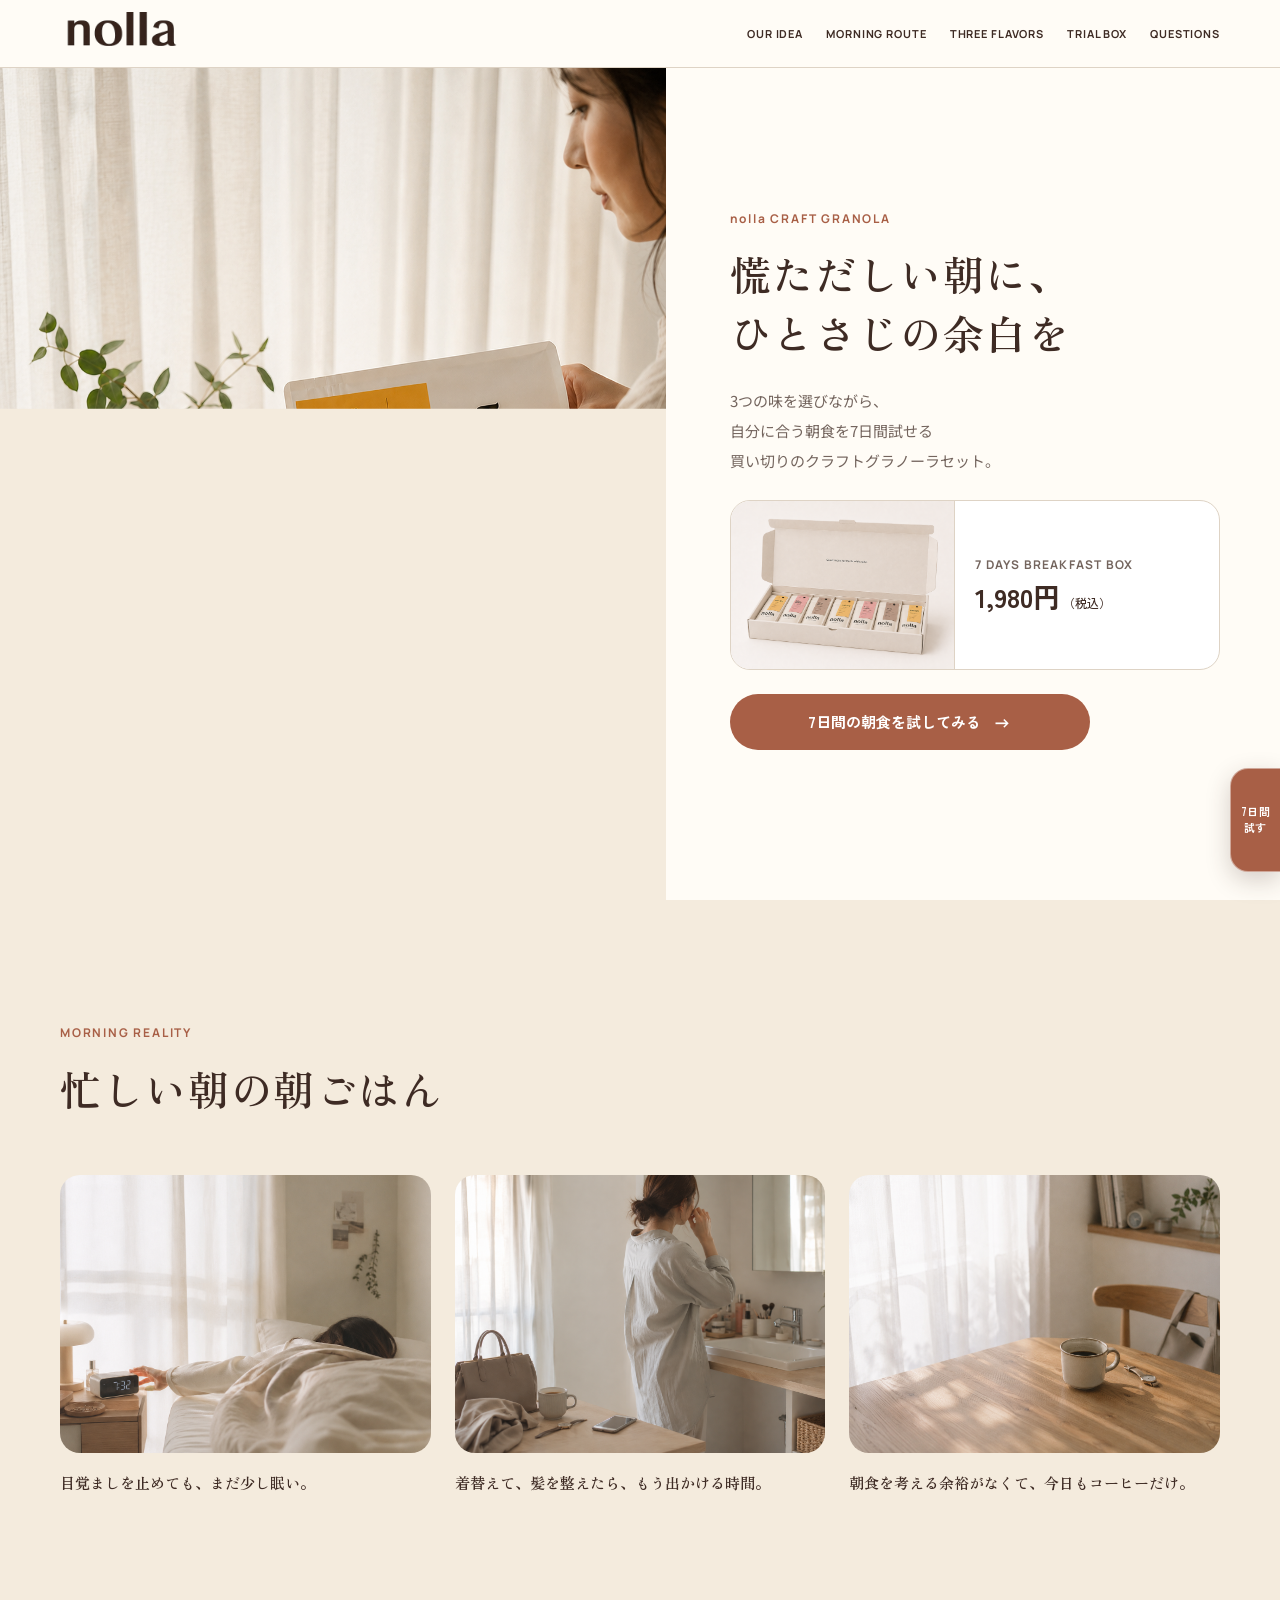
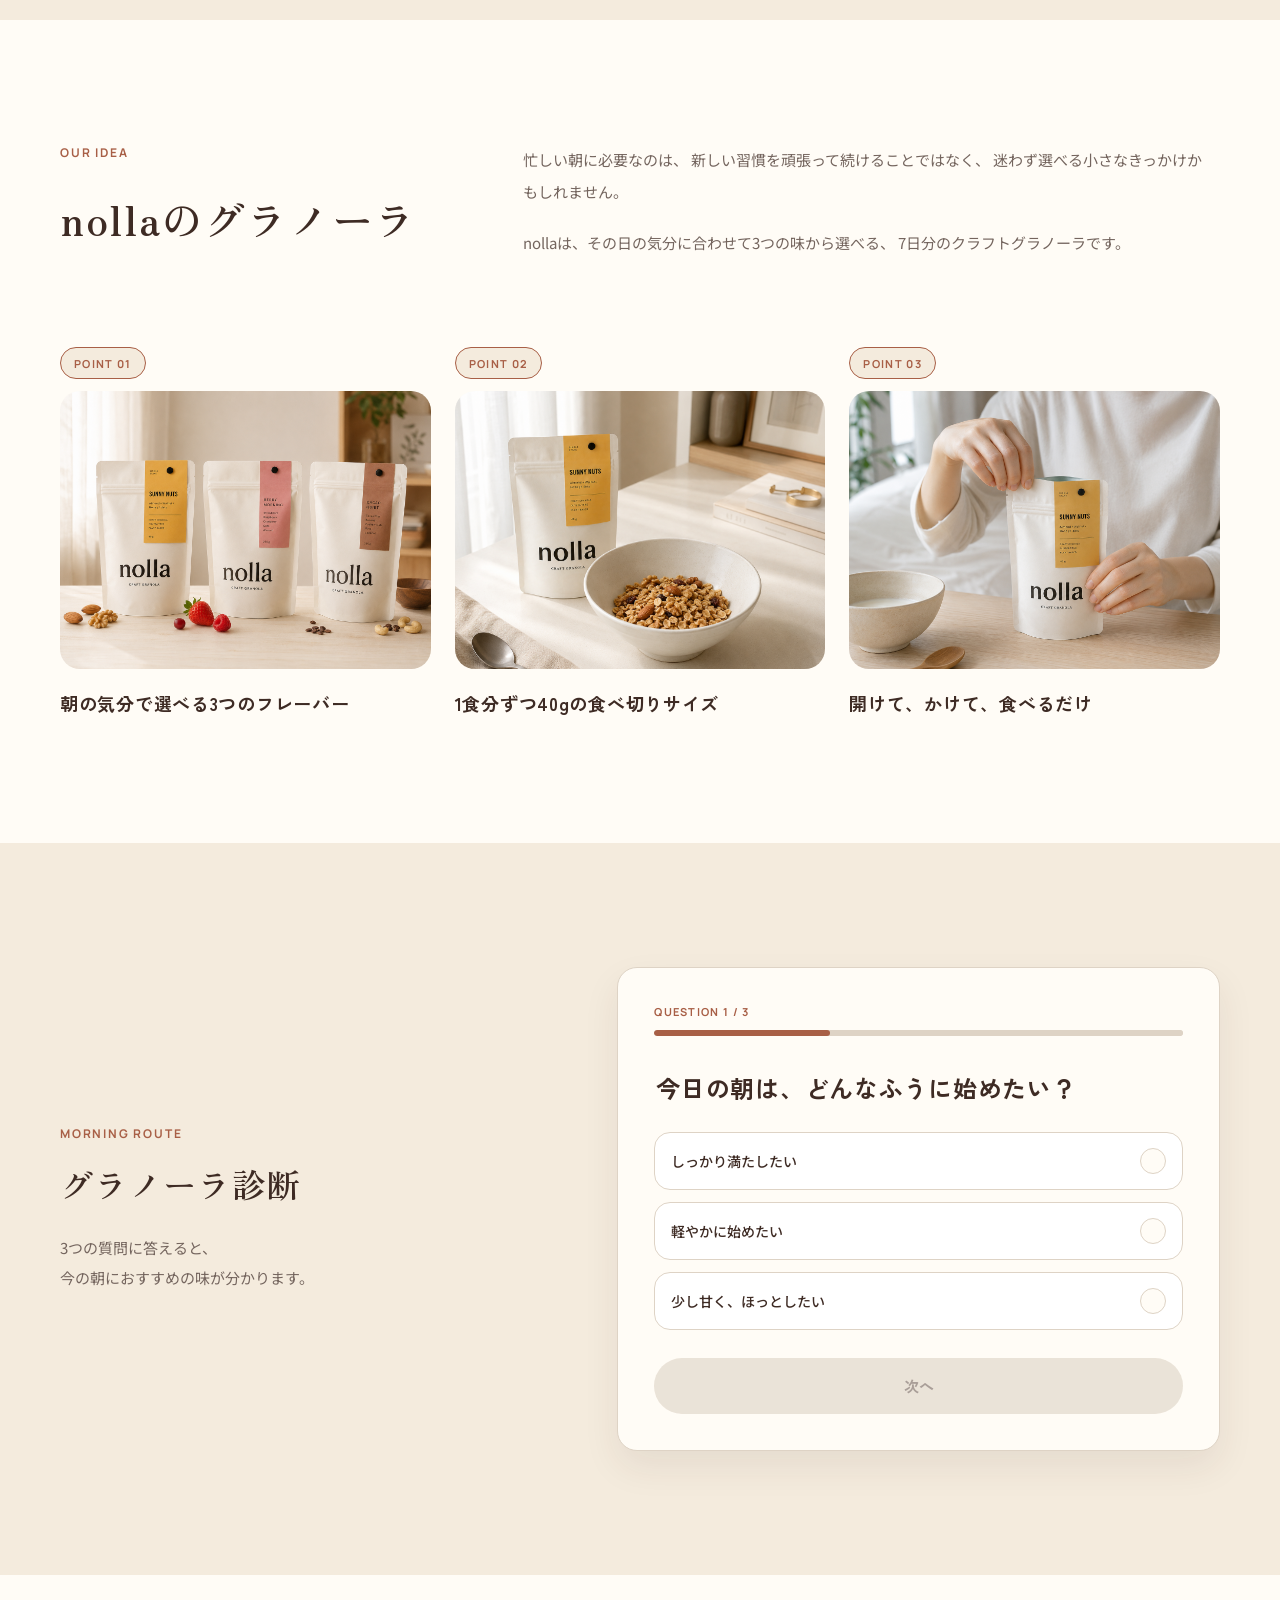
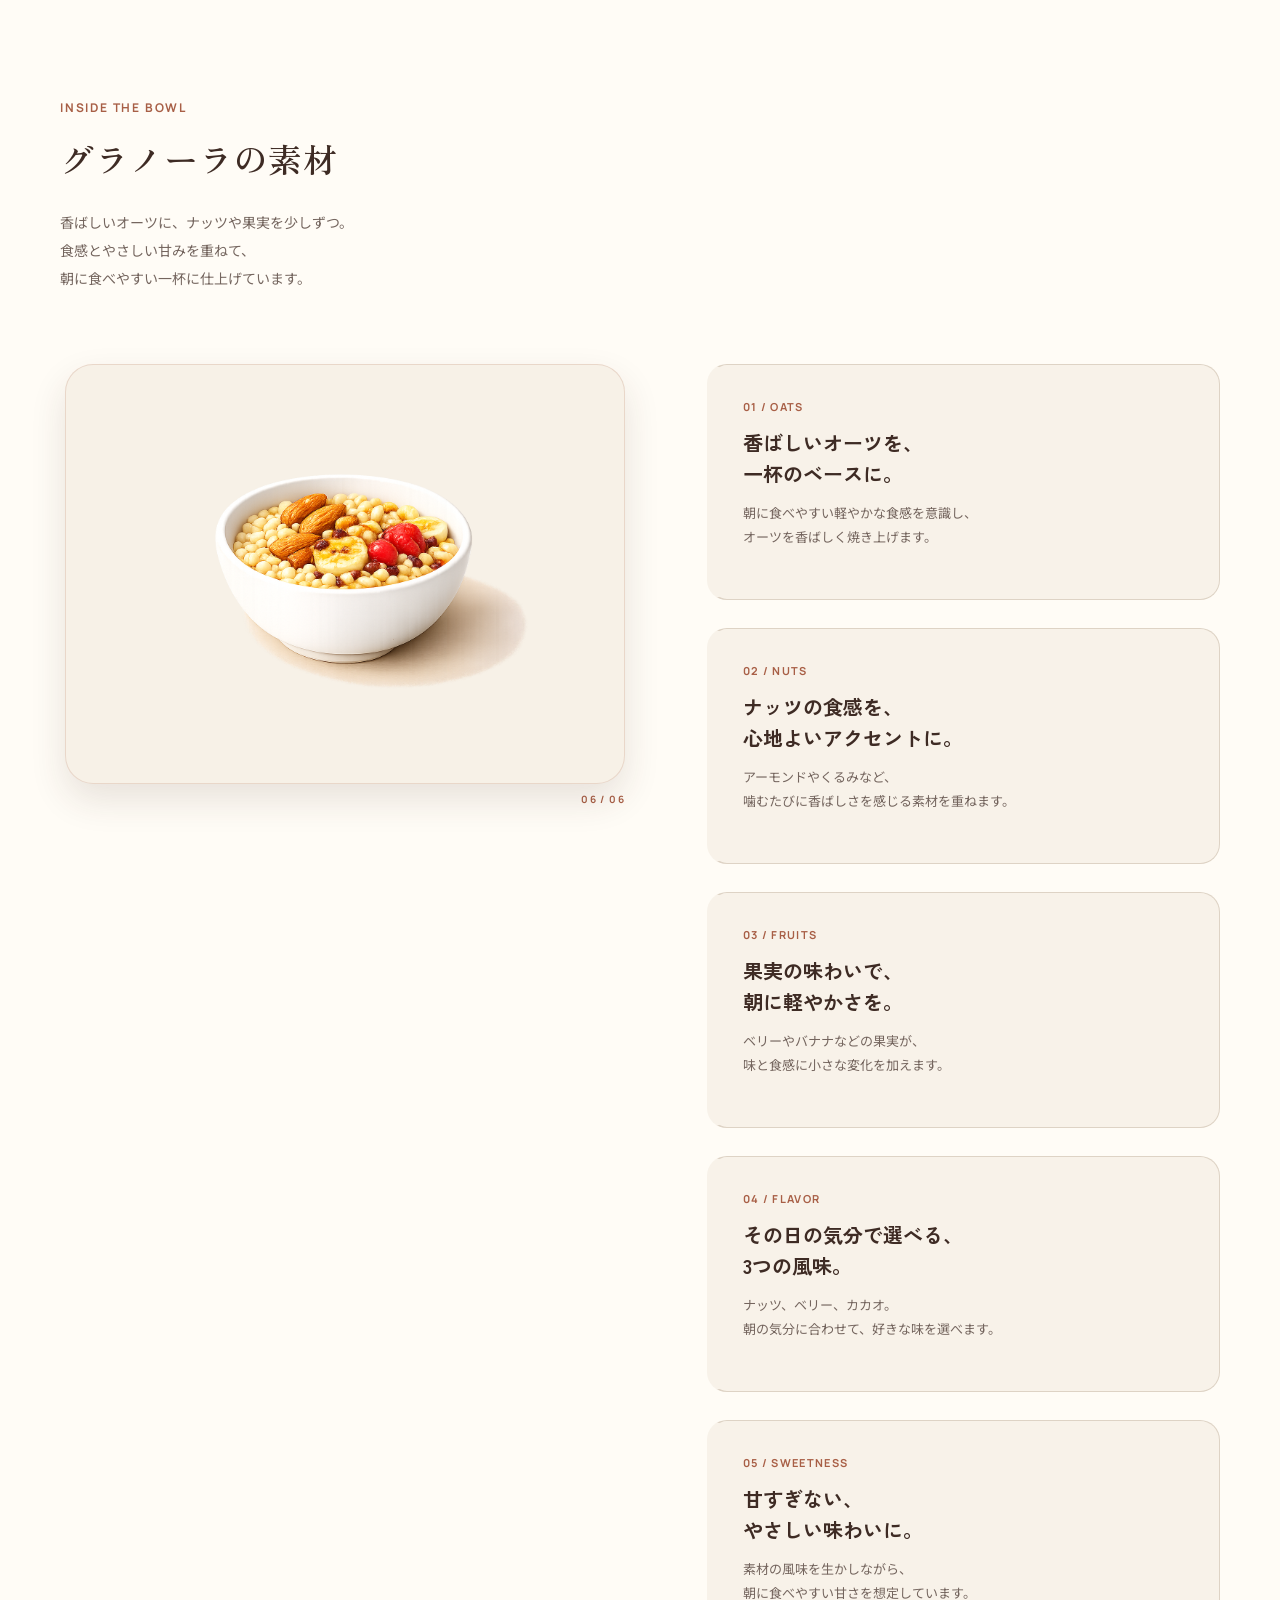
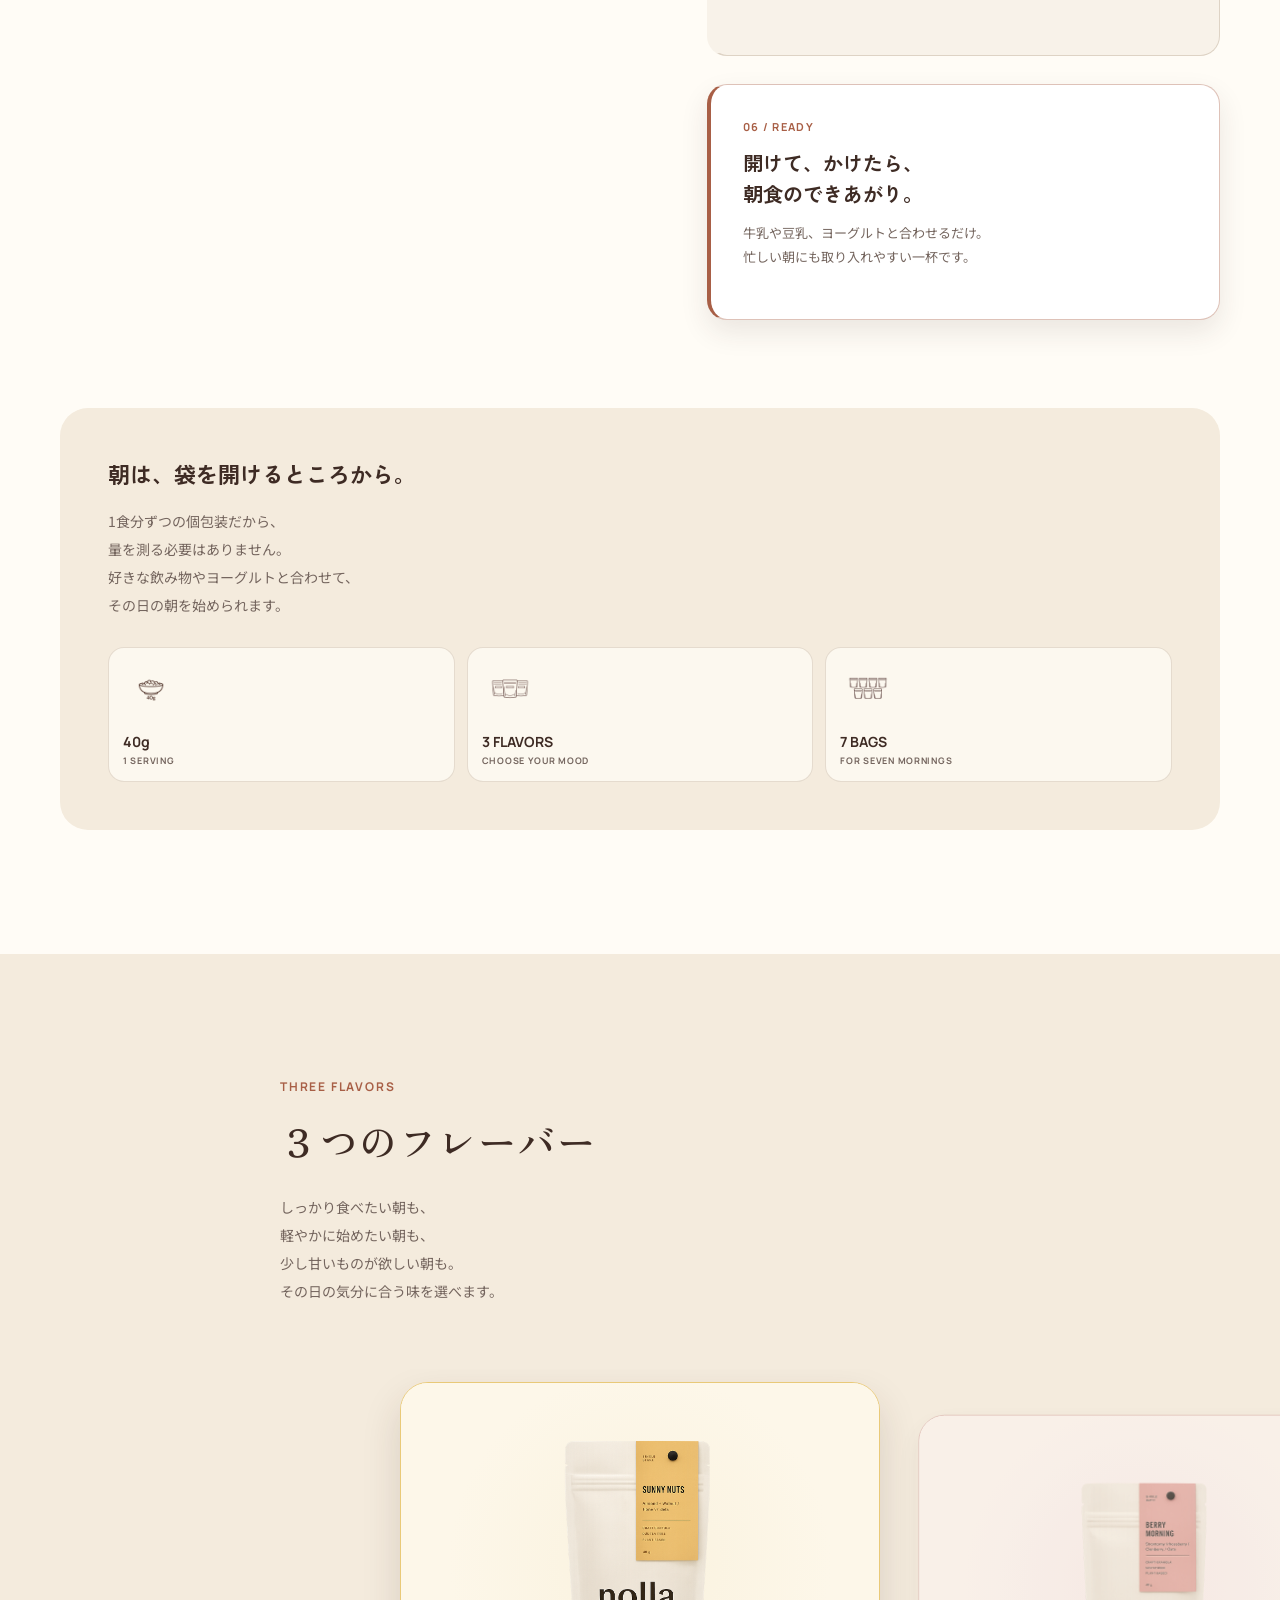
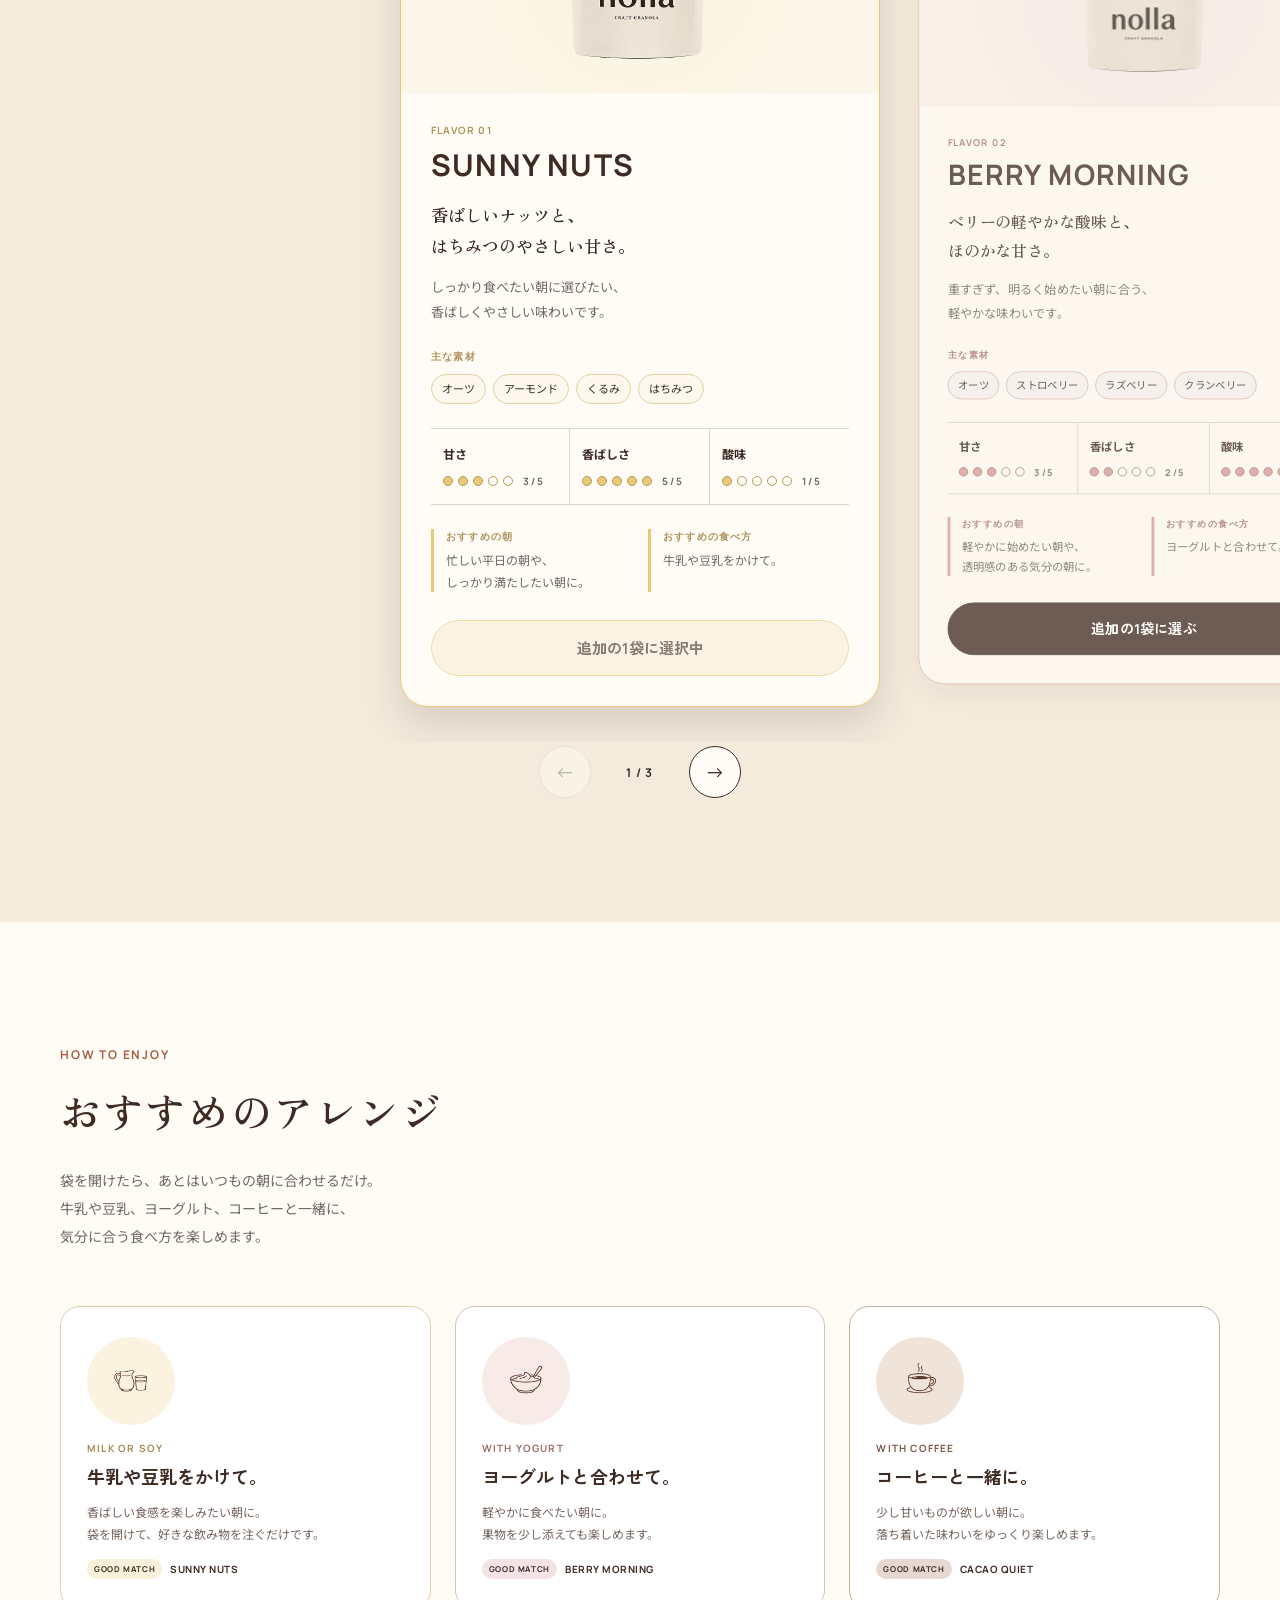
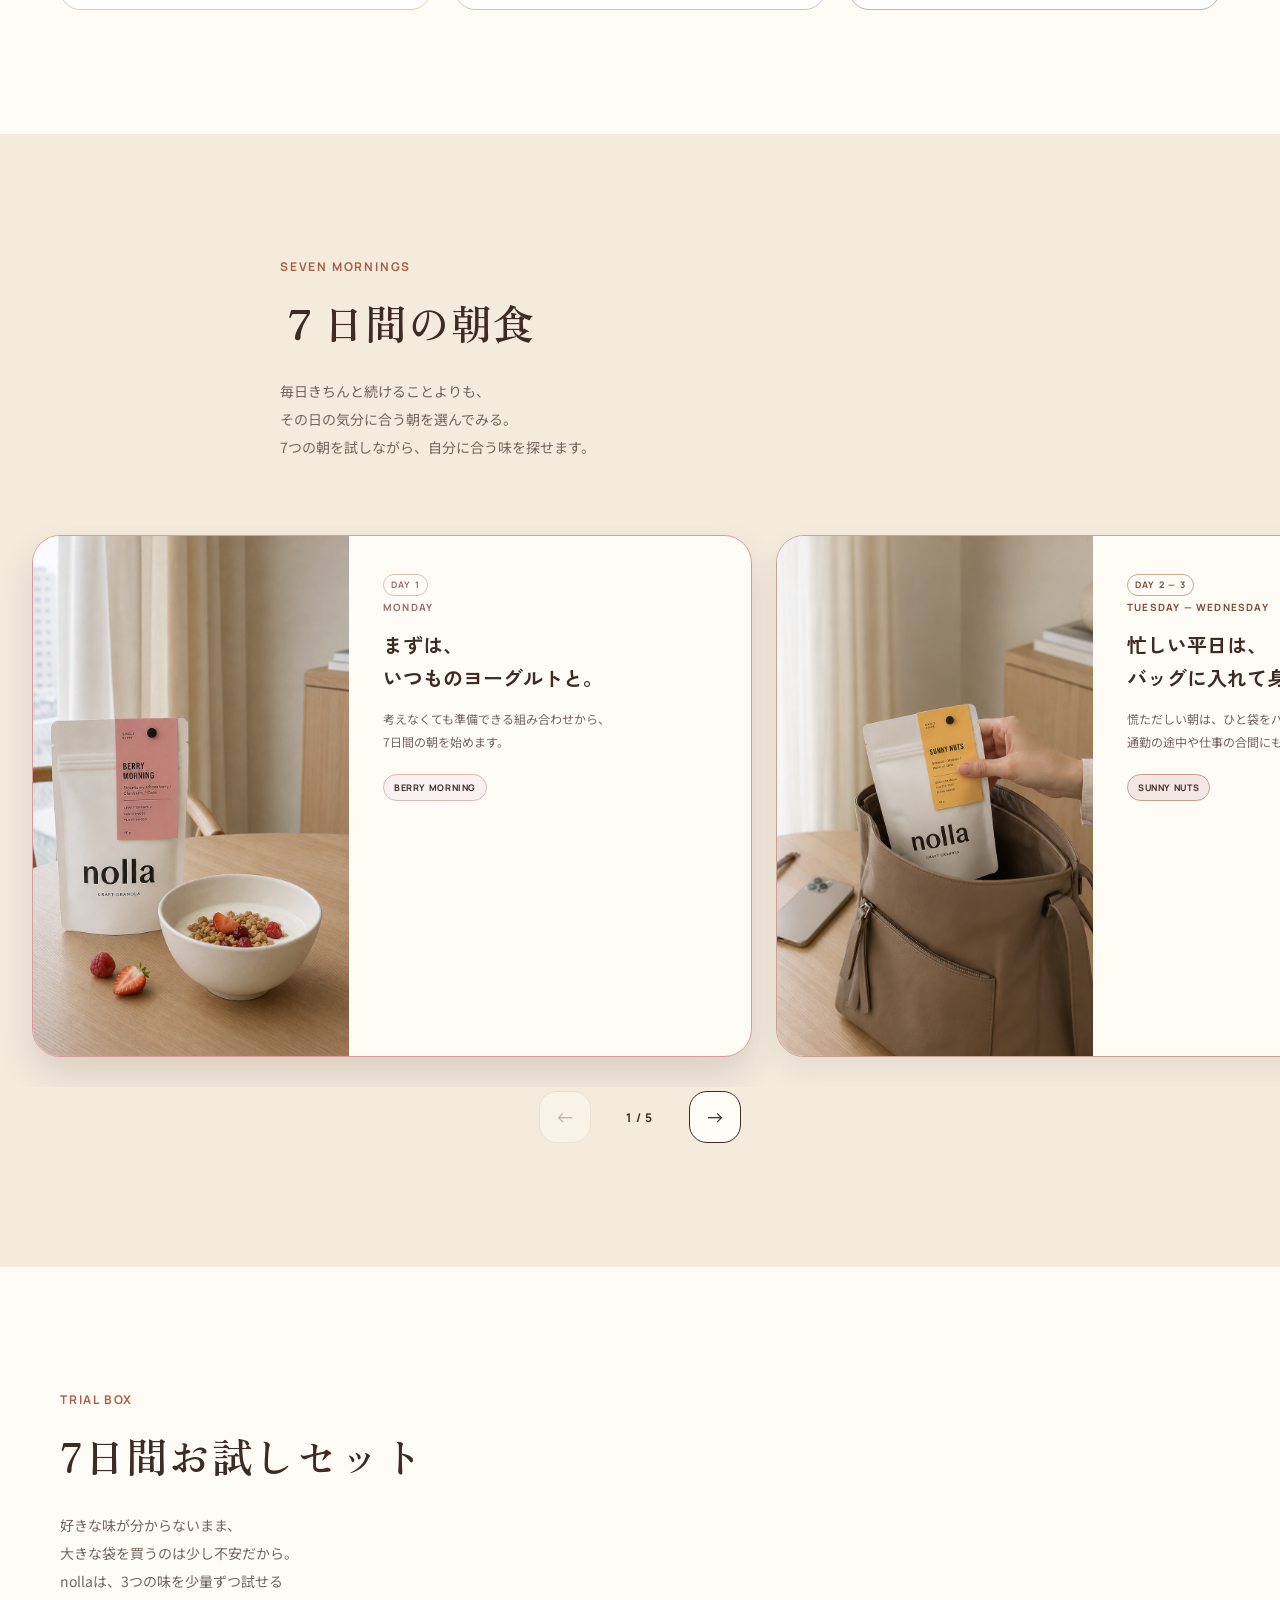
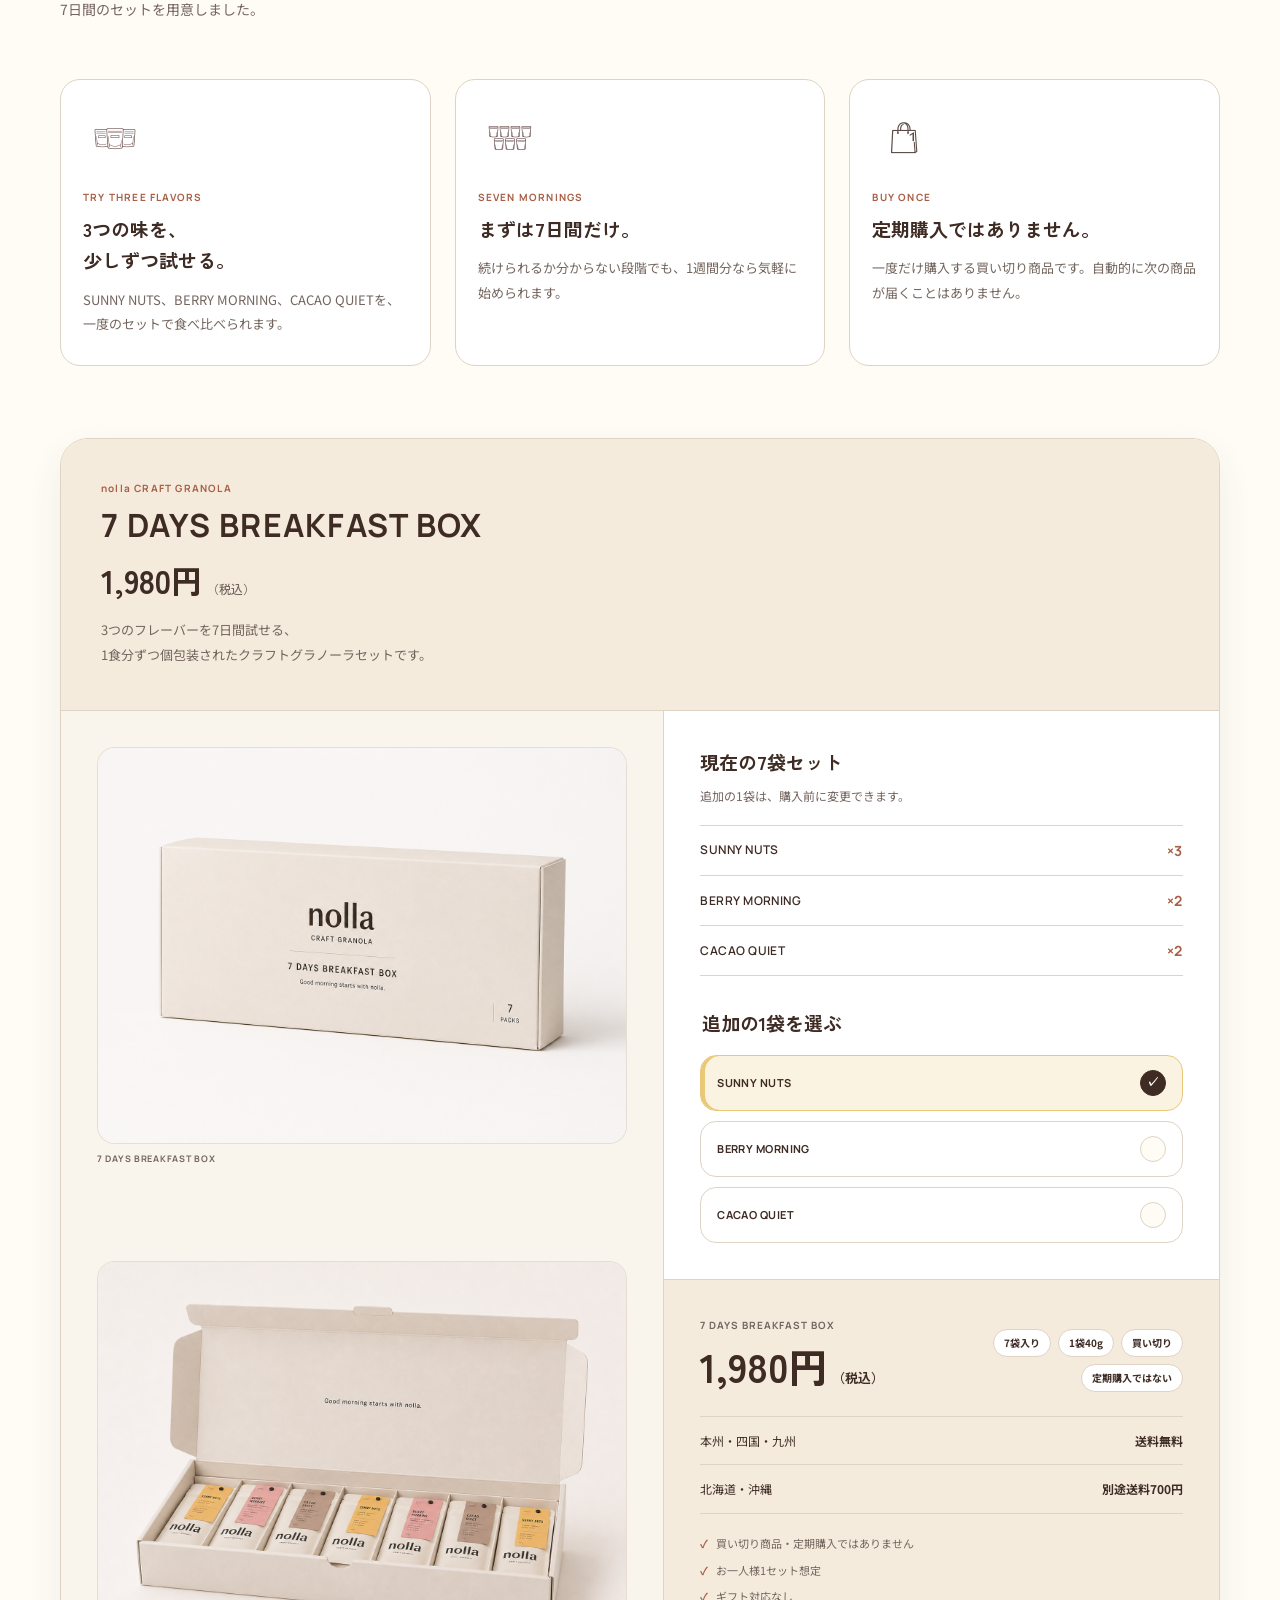
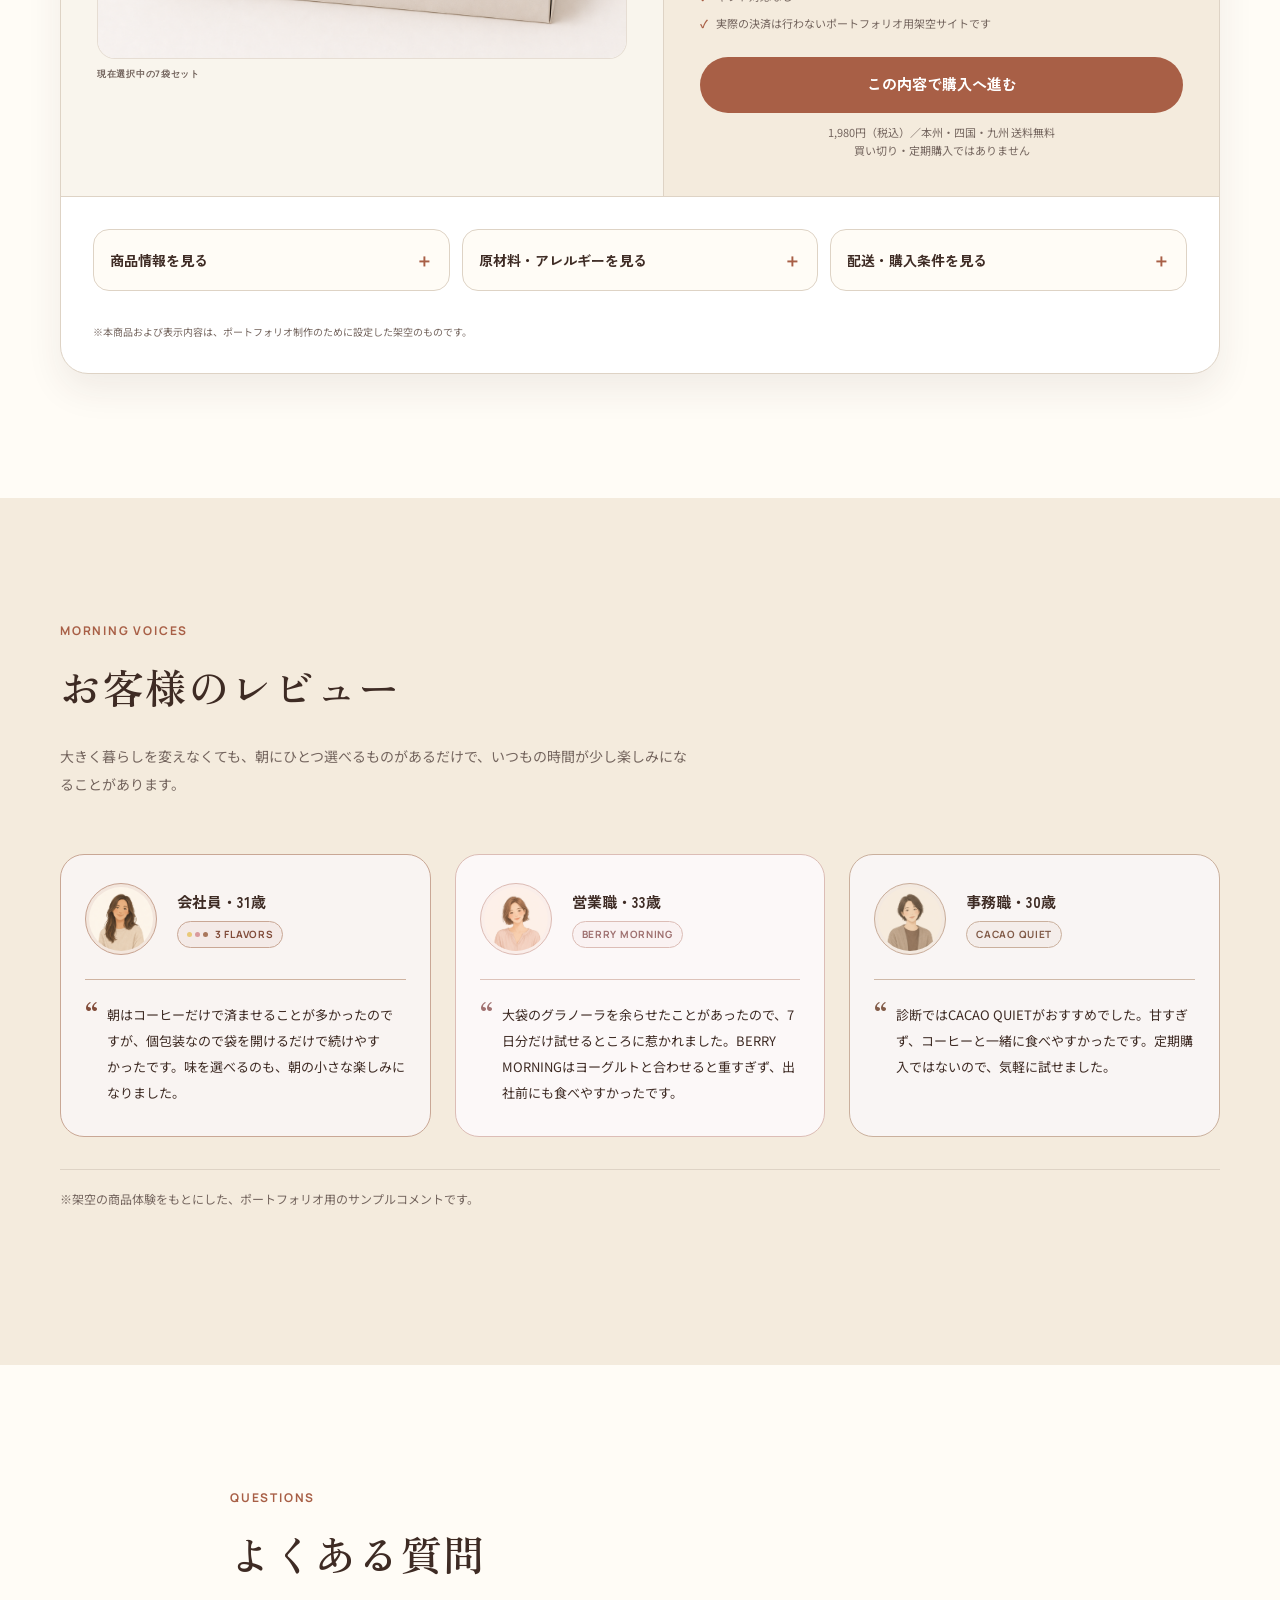
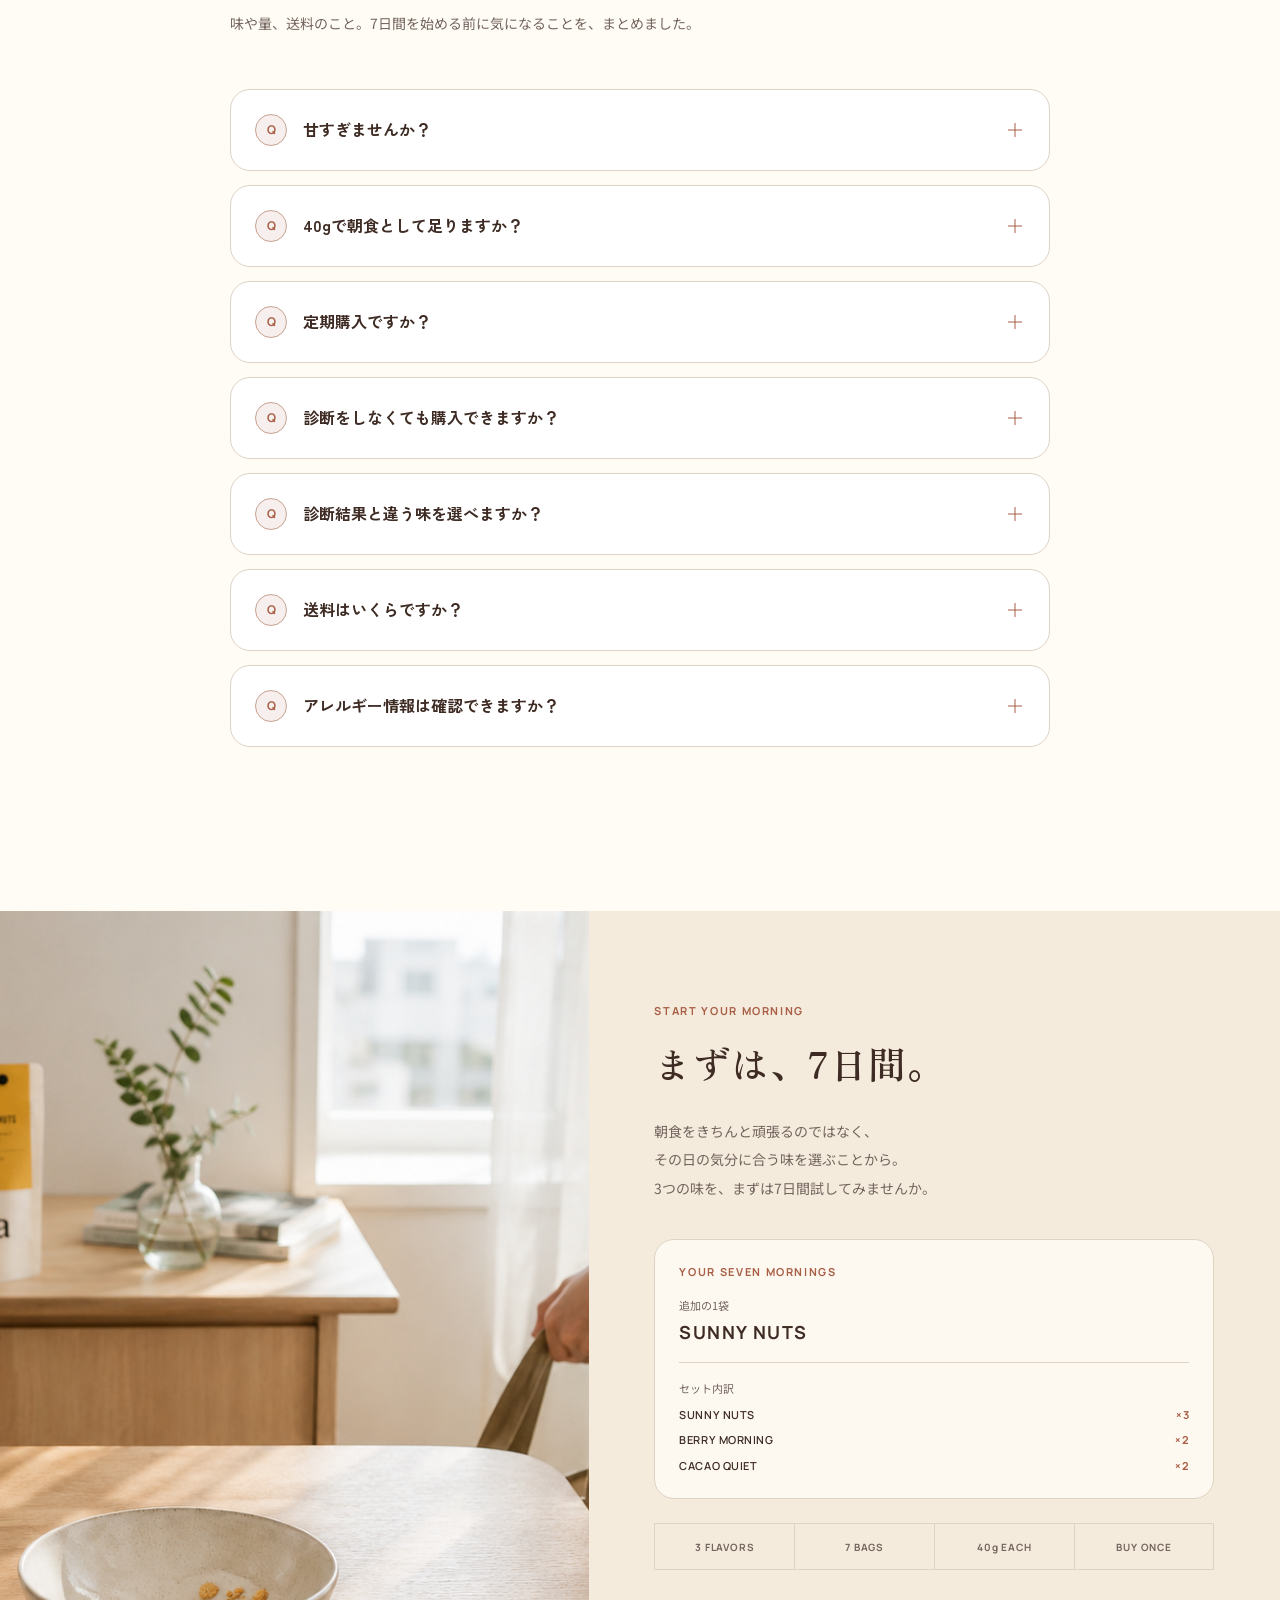
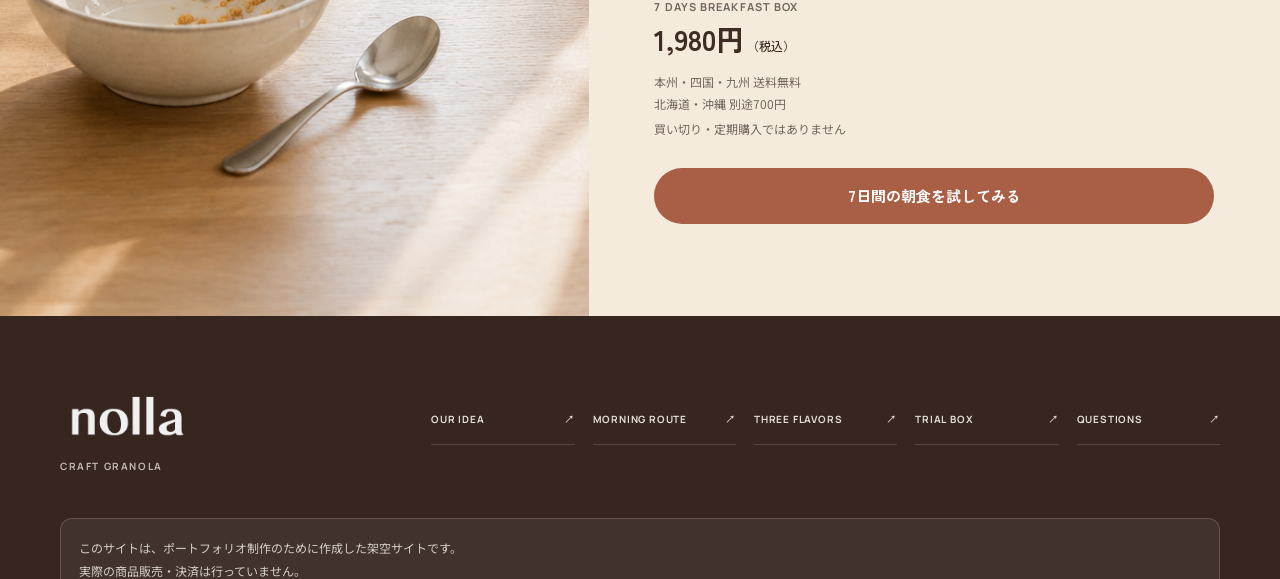
==== commit 640adf4f: "Simplify landing page headings" ====
--- a/03_code/pages/index.html
+++ b/03_code/pages/index.html
@@ -115,8 +115,8 @@
         <div class="container hero__content">
           <p class="hero__brand">nolla CRAFT GRANOLA</p>
           <h1 class="hero__title" id="hero-title">
-            慌ただしい朝にも、<br>
-            ひとさじの余白を。
+            慌ただしい朝に、<br>
+            ひとさじの余白を
           </h1>
           <p class="hero__description">
             3つの味を選びながら、<br>
@@ -153,8 +153,7 @@
         <div class="container">
           <p class="section-label">MORNING REALITY</p>
           <h2 class="section-title" id="morning-reality-title">
-            朝食のことまで、<br>
-            頑張れない朝がある。
+            忙しい朝の朝ごはん
           </h2>
 
           <div class="reality-list">
@@ -204,8 +203,7 @@
           <div class="our-idea__message">
             <p class="section-label">OUR IDEA</p>
             <h2 class="section-title" id="our-idea-title">
-              朝食を、<br>
-              頑張ることにしない。
+              nollaのグラノーラ
             </h2>
             <div class="our-idea__copy">
               <p>
@@ -272,8 +270,7 @@
           <div class="morning-route__heading">
             <p class="section-label">MORNING ROUTE</p>
             <h2 class="section-title" id="morning-route-title">
-              あなたの朝に合う味を、<br>
-              見つけてみませんか。
+              グラノーラ診断
             </h2>
             <p class="morning-route__intro">
               3つの質問に答えると、<br>
@@ -492,8 +489,7 @@
         <div class="container">
           <p class="section-label">YOUR FLAVOR</p>
           <h2 class="section-title" id="your-flavor-title" tabindex="-1">
-            おすすめの味から、<br>
-            朝を始めよう。
+            あなたに合うフレーバー
           </h2>
 
           <div class="result-card">
@@ -674,8 +670,7 @@
           <header class="bowl-story__heading">
             <p class="section-label">INSIDE THE BOWL</p>
             <h2 class="section-title" id="inside-the-bowl-title">
-              一杯のおいしさは、<br>
-              素材を重ねてできている。
+              グラノーラの素材
             </h2>
             <p class="bowl-story__intro">
               香ばしいオーツに、ナッツや果実を少しずつ。<br>
@@ -875,8 +870,7 @@
           <header class="container flavor-carousel__heading">
             <p class="section-label">THREE FLAVORS</p>
             <h2 class="section-title" id="three-flavors-title">
-              今日の朝で選ぶ、<br>
-              3つの味。
+              ３つのフレーバー
             </h2>
             <p class="flavor-carousel__intro">
               しっかり食べたい朝も、<br>
@@ -1224,8 +1218,7 @@
           <header class="how-to-enjoy__heading">
             <p class="section-label">HOW TO ENJOY</p>
             <h2 class="section-title" id="how-to-eat-title">
-              その日の朝に合わせて、<br>
-              好きな食べ方で。
+              おすすめのアレンジ
             </h2>
             <p class="how-to-enjoy__intro">
               袋を開けたら、あとはいつもの朝に合わせるだけ。<br>
@@ -1320,8 +1313,7 @@
           <header class="container seven-mornings__heading">
             <p class="section-label">SEVEN MORNINGS</p>
             <h2 class="section-title" id="seven-mornings-title">
-              7日間で見つける、<br>
-              私の朝の味。
+              ７日間の朝食
             </h2>
             <p class="seven-mornings__intro">
               毎日きちんと続けることよりも、<br>
@@ -1519,8 +1511,7 @@
           <header class="trial-box__heading">
             <p class="section-label">TRIAL BOX</p>
             <h2 class="section-title" id="trial-box-title">
-              大袋の前に、<br>
-              自分に合う味を。
+              7日間お試しセット
             </h2>
             <p class="trial-box__intro">
               好きな味が分からないまま、<br>
@@ -1888,7 +1879,7 @@
           <header class="morning-voices__heading">
             <p class="section-label">MORNING VOICES</p>
             <h2 class="section-title" id="morning-voices-title">
-              朝を少し変えた人の声。
+              お客様のレビュー
             </h2>
             <p class="morning-voices__lead">
               大きく暮らしを変えなくても、朝にひとつ選べるものがあるだけで、いつもの時間が少し楽しみになることがあります。
@@ -1979,8 +1970,7 @@
           <header class="questions__heading">
             <p class="section-label">QUESTIONS</p>
             <h2 class="section-title" id="questions-title">
-              はじめる前に、<br>
-              気になること。
+              よくある質問
             </h2>
             <p class="questions__lead">
               味や量、送料のこと。7日間を始める前に気になることを、まとめました。
@@ -2095,8 +2085,7 @@
         <div class="container final-cta__content">
           <p class="final-cta__label">START YOUR MORNING</p>
           <h2 class="final-cta__title" id="final-cta-title">
-            明日の朝を、<br>
-            少しだけ楽しみに。
+            まずは、7日間。
           </h2>
           <p class="final-cta__text">
             朝食をきちんと頑張るのではなく、<br>
